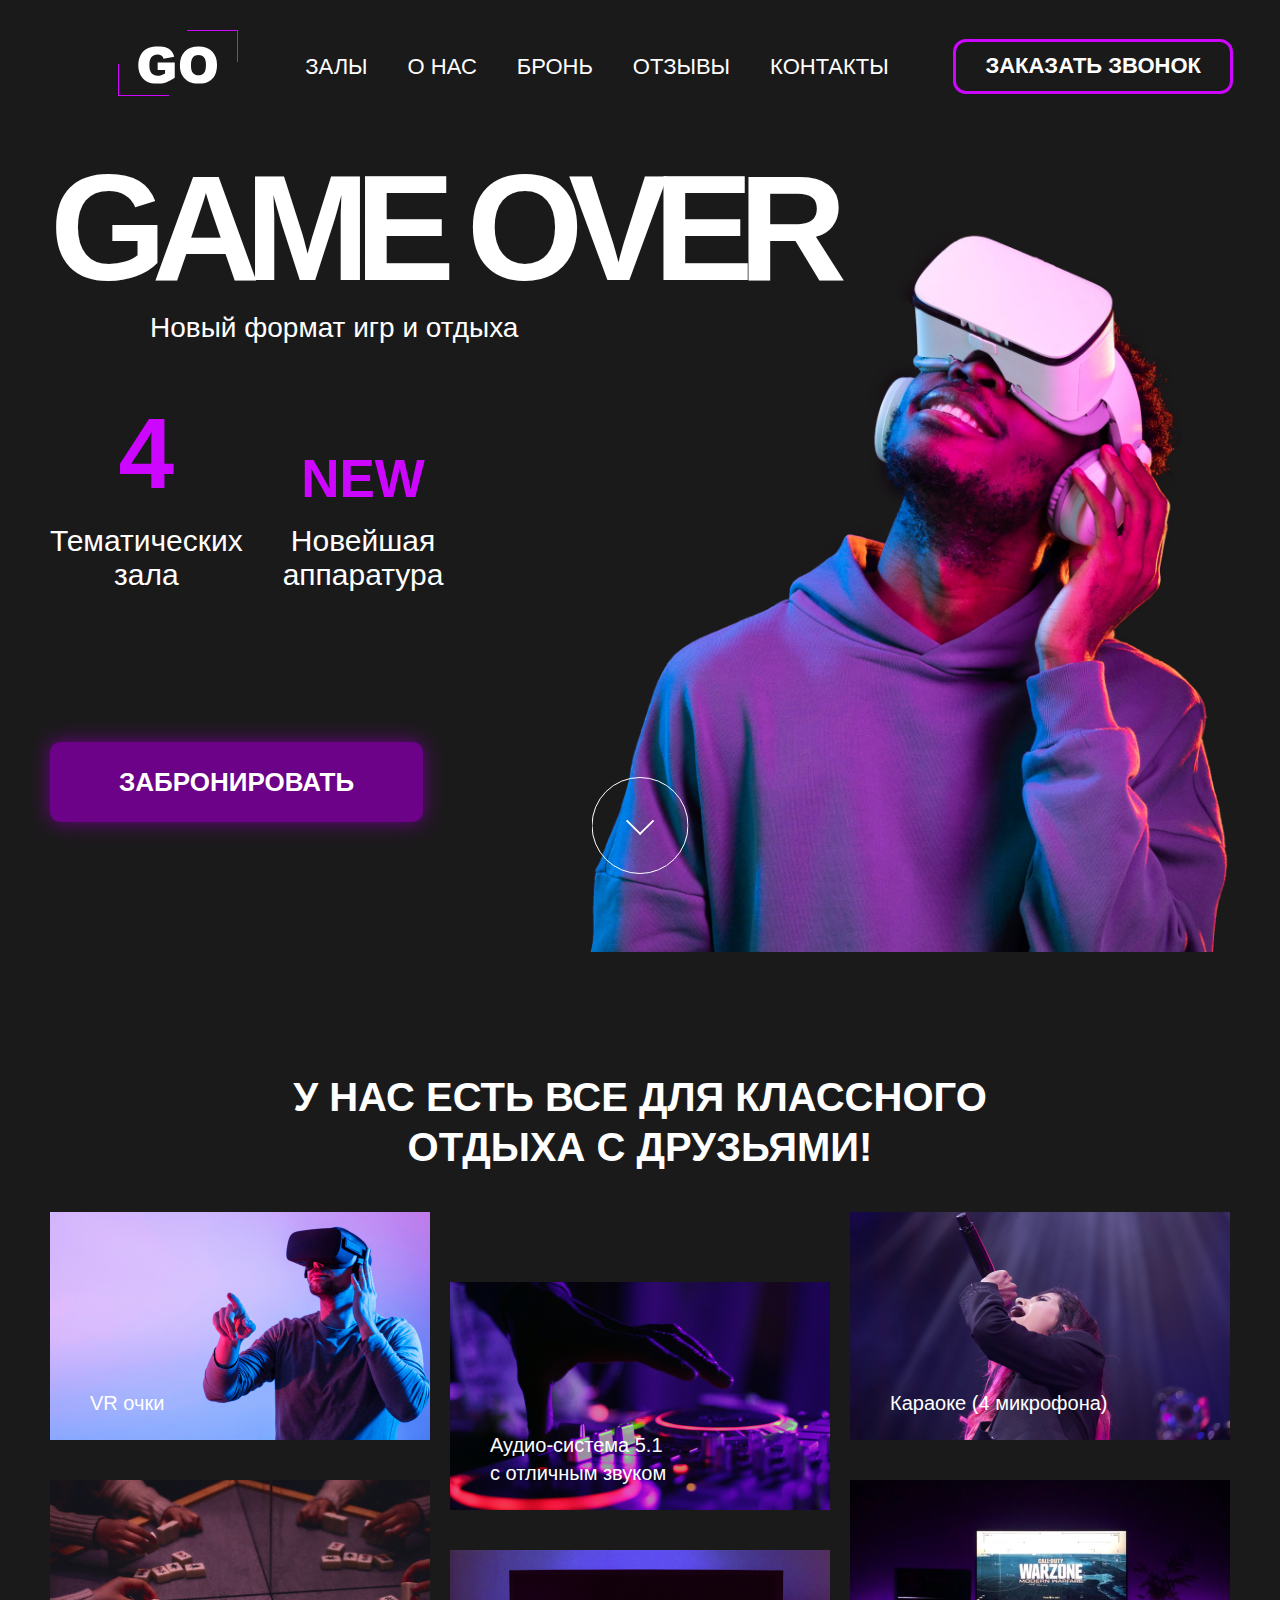
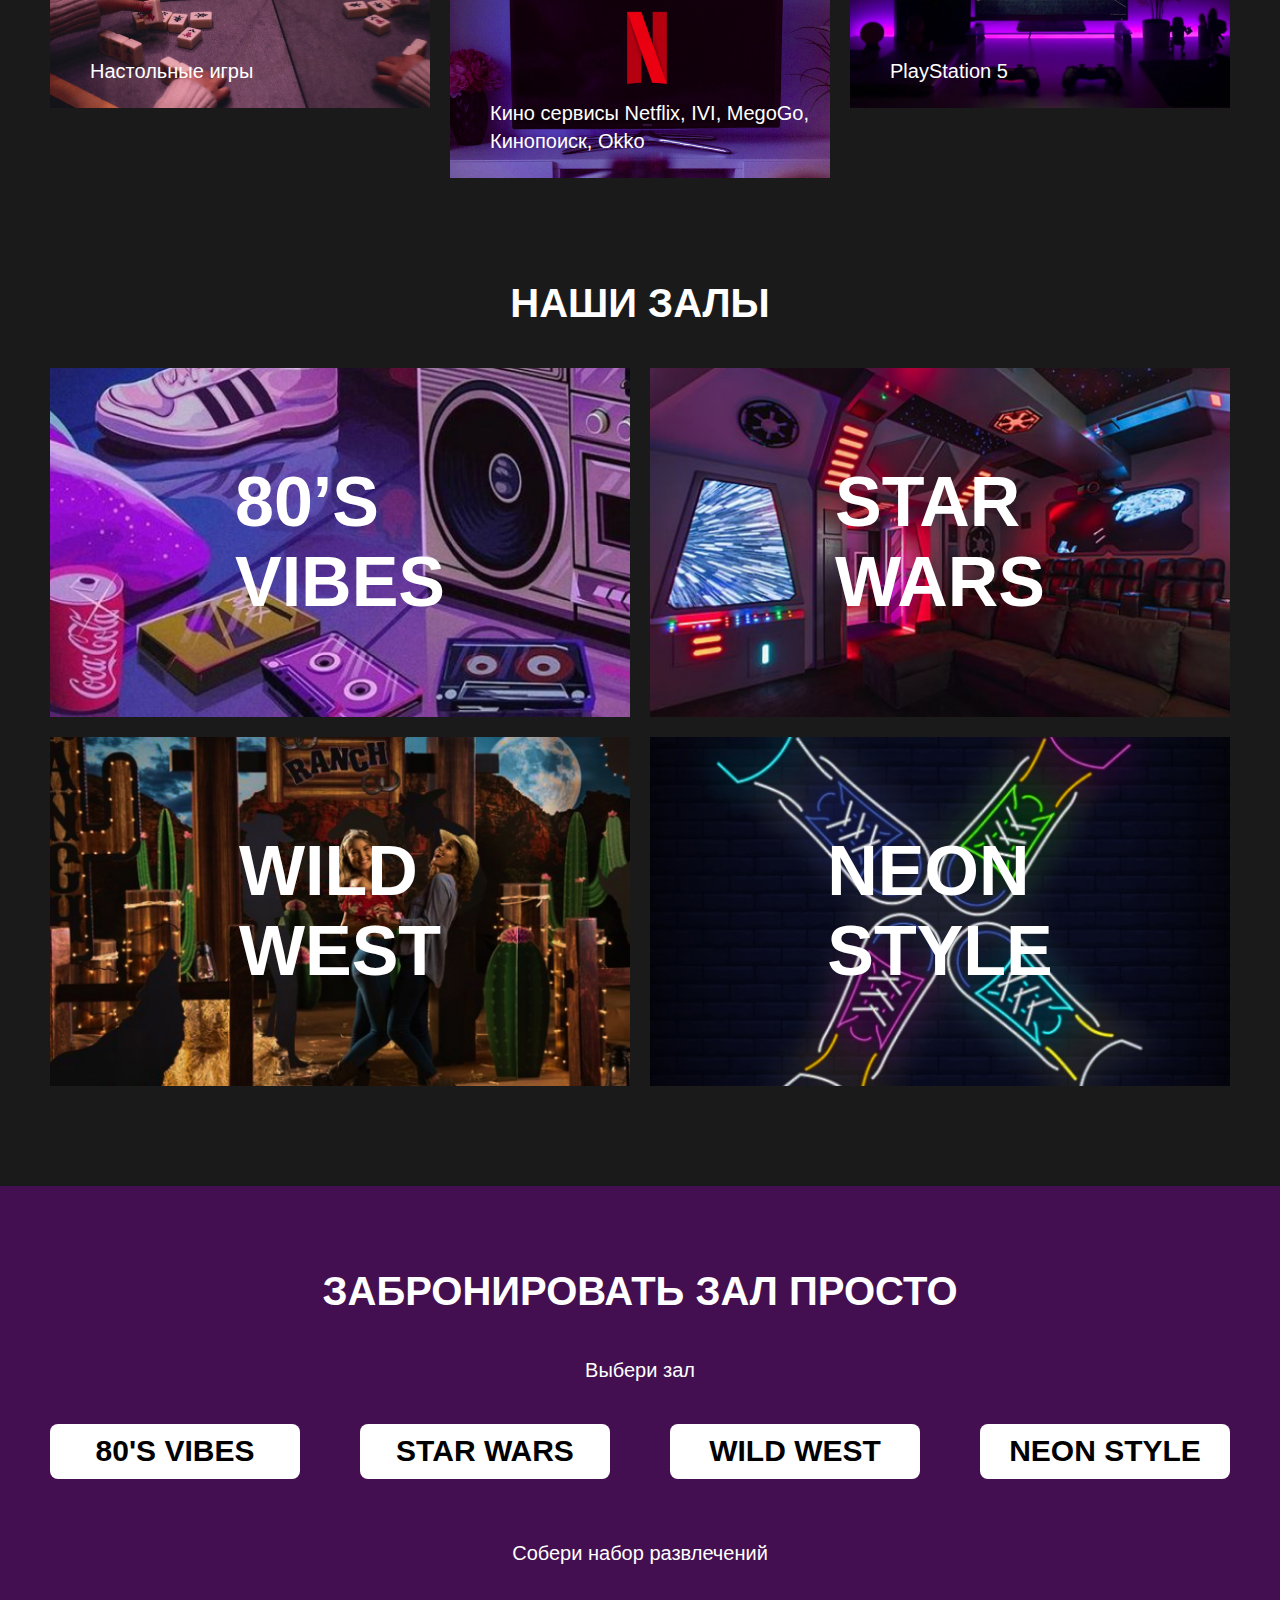
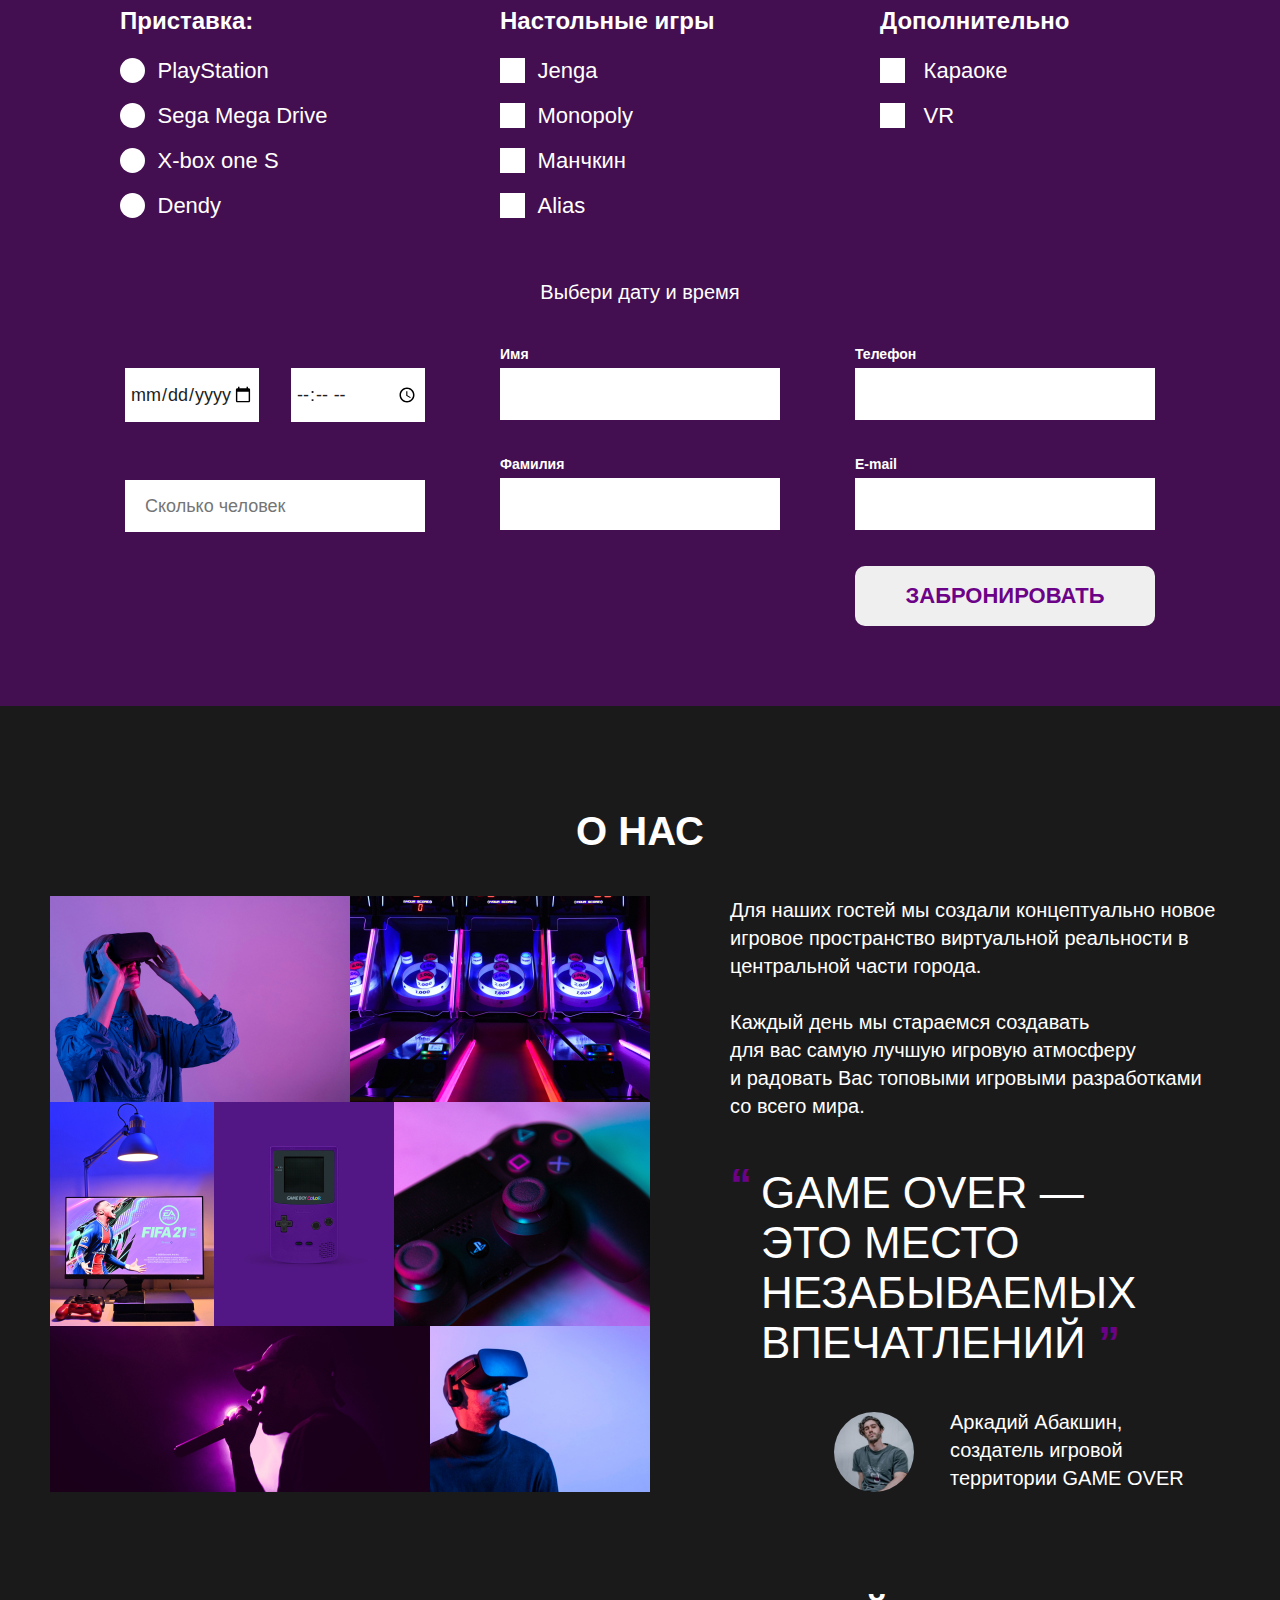
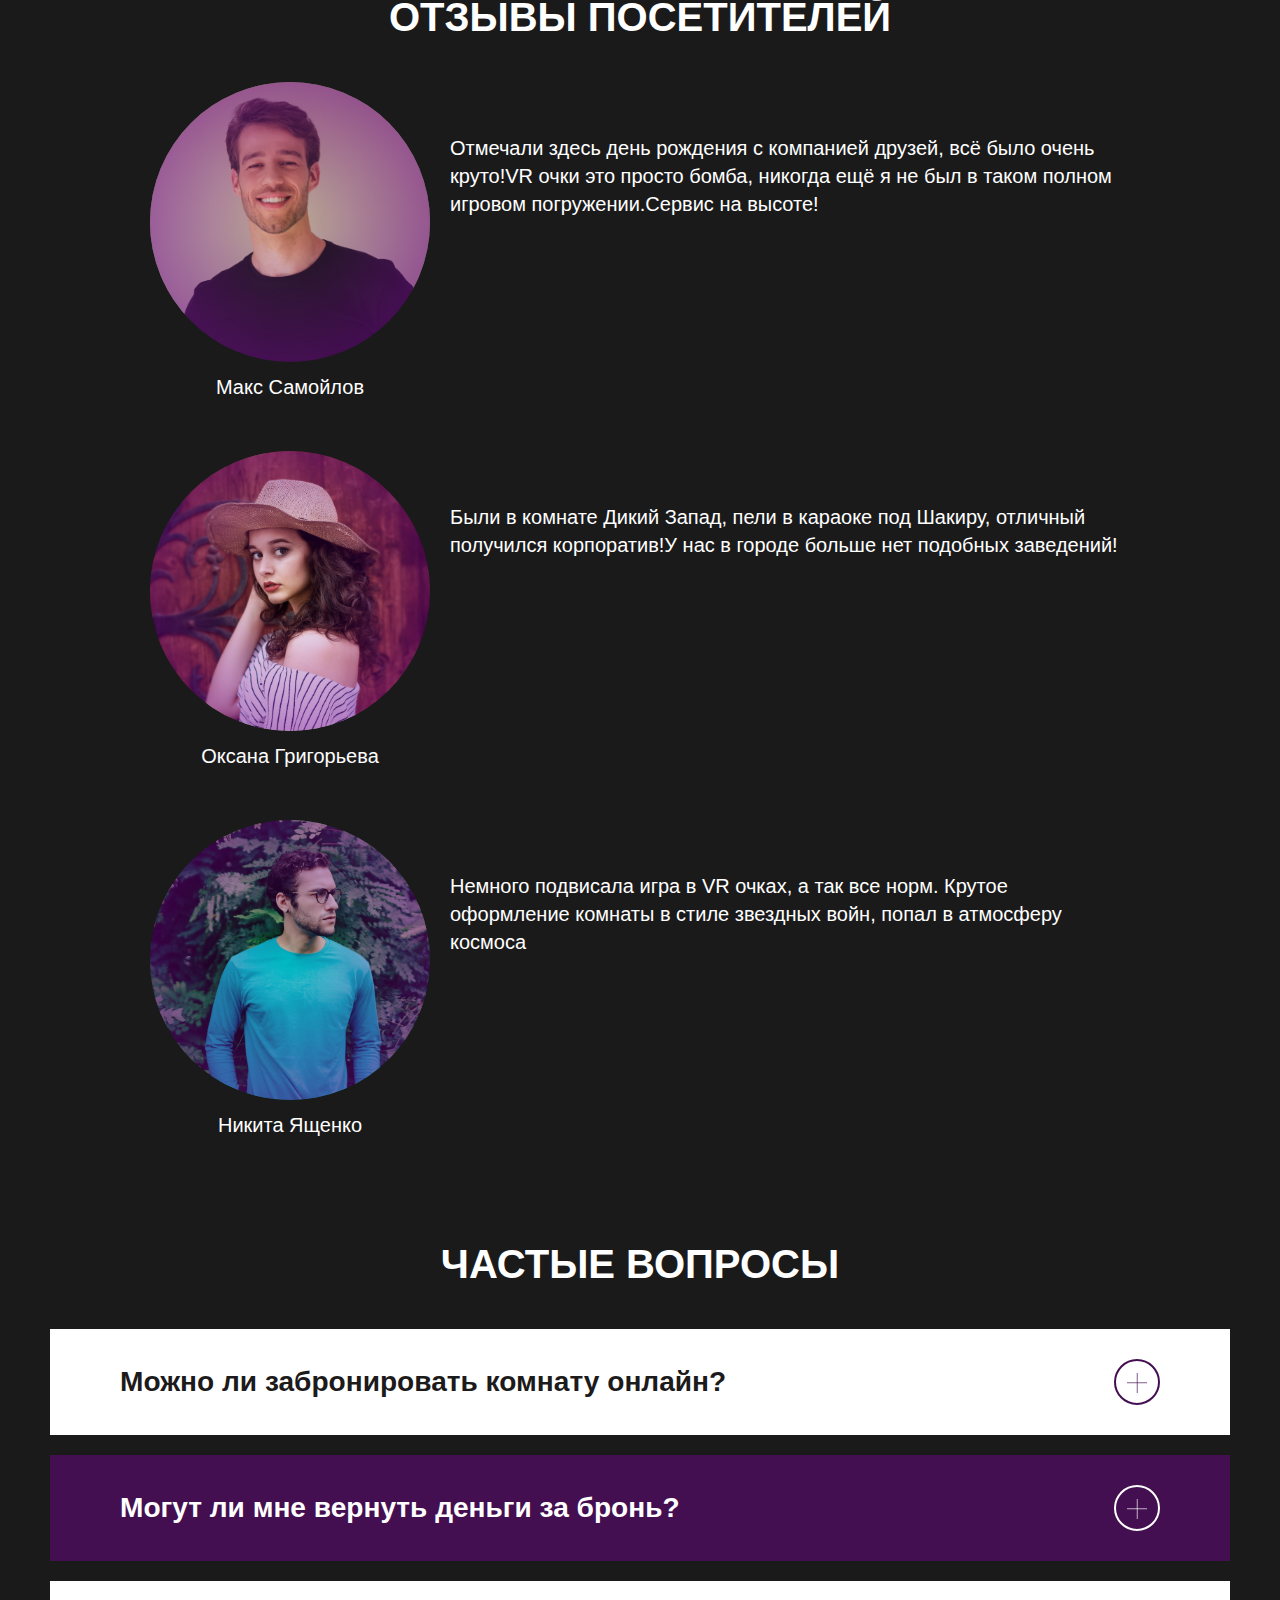
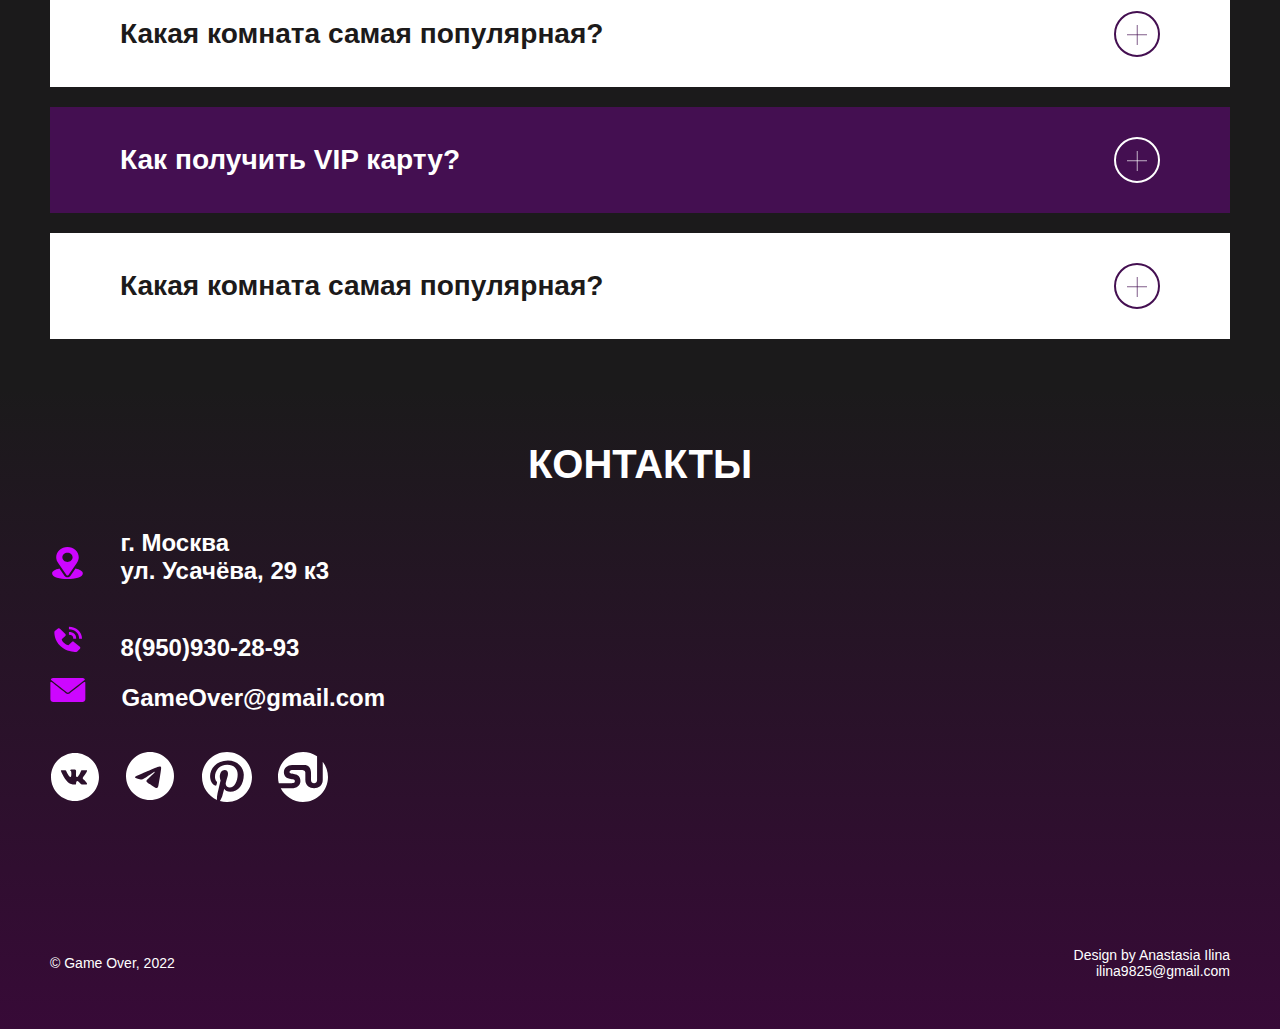
==== index.html @ dc519763 "fix layout" ====
<!DOCTYPE html>
<html lang="ru">
<head>
    <meta charset="UTF-8">
    <meta http-equiv="X-UA-Compatible" content="IE=edge">
    <meta name="viewport" content="width=device-width, initial-scale=1.0">
    <link rel="apple-touch-icon" sizes="180x180" href="favicon/apple-touch-icon.png">
    <link rel="icon" type="image/png" sizes="32x32" href="favicon/favicon-32x32.png">
    <link rel="icon" type="image/png" sizes="16x16" href="favicon/favicon-16x16.png">
    <link rel="manifest" href="favicon/site.webmanifest">
    <link rel="mask-icon" href="favicon/safari-pinned-tab.svg" color="#5bbad5">
    <meta name="msapplication-TileColor" content="#da532c">
    <meta name="theme-color" content="#ffffff">
    <title>GAME OVER</title>
    <link rel="stylesheet" href="css/index.css">
    <link rel="stylesheet" href="css/normalize.css">
    <script src="https://api-maps.yandex.ru/2.1/?apikey=f4112ee9-ccf1-46a4-aaa2-b243dc478c03&lang=ru_RU" type="text/javascript"></script>
    <script defer src="js/jquery-3.6.3.min.js"></script>
    <script defer src="js/jquery-ui.min.js"></script>
    <script defer src="js/script.js"></script>
</head>
<body>
        <header class="header">
            <div class="container">
                <div class="header__wrapper">
                    <div class="button__wrapper">
                        <button class="header__burger">
                            <svg width="54" height="29" viewbox="0 0 54 29" fill="currentColor" xmlns="http://www.w3.org/2000/svg">
                                <rect width="54" height="5" rx="2" fill=""/>
                                <rect y="12" width="54" height="5" rx="2" fill=""/>
                                <rect y="24" width="31" height="5" rx="2" fill=""/>
                            </svg>
                        </button>
                        <button class="header__close"><img src="image/header/close_header.svg" alt=""></button>
                    </div>
                    
                    <a href="#"><img class="header__logo" src="image/header/logo.svg" alt="logo"></a>
                    <div>
                        <nav class="header__menu">
                            <ul class="header__list">
                                <li class="header__item"><a class="header__link" href="#rooms">Залы</a></li>
                                <li class="header__item"><a class="header__link" href="#about">О нас</a></li>
                                <li class="header__item"><a class="header__link" href="#booking">Бронь</a></li>
                                <li class="header__item"><a class="header__link" href="#reviews">Отзывы</a></li>
                                <li class="header__item"><a class="header__link" href="#contacts">Контакты</a></li> 
                            </ul>
                            <button class="header__button header__button--nav" type="button">Заказать звонок</button>

                        </nav>
                        
                    </div>
                        
                    <button class="header__button" type="button">Заказать звонок</button>
                </div>
            </div>   
        </header>

        <main>  
        <section class="section banner">
            <div class="container ">
                <div class="banner__wrapper">
                    <div class="banner__content">
                        <h1 class="banner__title section__title">GAME OVER</h1>
                        <p class="banner__subtitle">Новый формат игр и отдыха</p>
                        <div class="banner__row">
                            <div class="banner__column">
                                <p class="banner__number">4</p>
                                <p class="banner__text">Тематических
                                    зала</p>
                            </div>
                            <div class="banner__column">
                                <p class="banner__purple">new</p>
                                <p class="banner__text">Новейшая
                                    аппаратура</p>
                            </div>
                        </div>
                        <a href="#booking" class="banner__button" type="button">Забронировать</a>
                    </div>
                    
                    <a class="banner__arrow" href="#equipment"></a>

                </div>
                
            </div>
        </section>

        <section class="section equipment" id="equipment">
            <div class="container">
                <h2 class="section__title equipment__title">У нас есть все для классного 
                    отдыха с друзьями!</h2>
                <div class="equipment__wrapper">
                        <ul class="equipment__list">
                        <li class="equipment__item equipment__item--vr">
                            <p class="equipment__text">VR очки</p>
                        </li>
                        <li class="equipment__item equipment__item--audio">
                            <p class="equipment__text">Аудио-система 5.1
                                    с отличным звуком</p>
                        </li>
                        <li class="equipment__item equipment__item--micro">
                                <p class="equipment__text">Караоке (4 микрофона)</p>
                        </li>
                        <li class="equipment__item equipment__item--game">
                                <p class="equipment__text">Настольные игры</p>
                        </li>
                        <li class="equipment__item equipment__item--netflix">
                                <p class="equipment__text">Кино сервисы Netflix, IVI, MegoGo, Кинопоиск, Okko</p>
                        </li>
                        <li class="equipment__item equipment__item--sony">
                                <p class="equipment__text">PlayStation 5</p>
                        </li>
                    </ul>
                </div>             
            </div>
        </section>

        <section id="rooms" class="section halls">
            <div class="container">
                <h2 class="section__title halls__title">Наши залы</h2>
                <ol class="halls__list">
                    <li class="halls__item halls__item--vibes"><a class="halls__link" href="pages/80-vibes/index.html" target="_blank">80’s
                        vibes</a></li>
                    <li class="halls__item halls__item--starwars"><a class="halls__link" href="pages/star-wars/index.html" target="_blank">Star
                        wars</a></li>
                    <li class="halls__item halls__item--wildwest"><a class="halls__link" href="pages/wild-west/index.html" target="_blank">wild
                        west</a></li>
                    <li class="halls__item halls__item--neon"><a class="halls__link" href="pages/neon/index.html" target="_blank">neon
                        style</a></li>
                </ol>
            </div>
        </section>
        <!-- Form 2 -->
        <section id="booking" class="section ">
            
                <div class="booking">
                    <div class="container">
                        <h2 class="section__title booking__title">Забронировать зал просто</h2>
                            <form class="form" action="https://jsonplaceholder.typicode.com/posts" method="post">
                                <fieldset class="booking__row ">
                                    <legend class="booking__legend">Выбери зал</legend>
                                        <div class="choise">
                                            <input id="vibes" class="hall-input visually-hidden" type="radio" name="room" value="80's vibes">
                                            <label for="vibes" class="booking__hall">80's vibes</label>
                                            <input id="wars" class="hall-input visually-hidden" type="radio" name="room" value="Star wars">
                                            <label for="wars" class="booking__hall">Star wars</label>
                                            <input id="west" class="hall-input visually-hidden" type="radio" name="room" value="Wild west">
                                            <label for="west" class="booking__hall">Wild west</label>
                                            <input id="neon" class="hall-input visually-hidden" type="radio" name="room" value="Neon style">
                                            <label for="neon" class="booking__hall">Neon style</label>
                                        </div>      
                                </fieldset>
                                <fieldset class="booking__row ">
                                    <legend class="booking__legend">Собери набор развлечений</legend>
                                        <div class="entertainment">
                                                <fieldset class="booking__equipment">
                                                <legend class="legend">Приставка:</legend>
                                                <label class="checkbox">
                                                    <input class="checkbox__input checkbox__input--round" type="radio" name="game_console" value="PlayStation">PlayStation
                                                </label>
                                                <label class="checkbox">
                                                    <input class="checkbox__input checkbox__input--round" type="radio" name="game_console" value="Sega Mega Drive">Sega Mega Drive
                                                </label>    
                                                    <label class="checkbox">
                                                        <input class="checkbox__input checkbox__input--round" type="radio" name="game_console" value="X-box one S">X-box one S
                                                    </label>   
                                                <label class="checkbox">
                                                    <input class="checkbox__input checkbox__input--round" type="radio" name="game_console" value="Dendy">Dendy
                                                </label>
                                            </fieldset>
                                            <fieldset class="booking__equipment">
                                                <legend class="legend">Настольные игры</legend>
                                                    <label class="checkbox">
                                                        <input  class="checkbox__input" type="checkbox" name="table_game" value="Jenga">Jenga
                                                    </label>
                                                    <label class="checkbox">
                                                        <input class="checkbox__input" type="checkbox" name="table_game" value="Monopoly">Monopoly
                                                    </label>
                                                    <label class="checkbox">
                                                        <input class="checkbox__input" type="checkbox" name="table_game" value="Манчкин">Манчкин
                                                    </label>
                                                    <label class="checkbox">
                                                        <input class="checkbox__input" type="checkbox" name="table_game" value="Alias">Alias
                                                    </label>   
                                            </fieldset>
                                            <fieldset class="booking__equipment">
                                                <legend class="legend">Дополнительно</legend>
                                                <label class="checkbox">
                                                    <input class="checkbox__input" type="checkbox" name="extra" value="caraoke">
                                                    Караоке
                                                </label>
                                                <label class="checkbox">
                                                    <input class="checkbox__input" type="checkbox" name="extra" value="vr">
                                                VR</label>
                                            </fieldset>
                                        </div> 
                                </fieldset>
                                <fieldset class="booking__row ">
                                    <legend class="booking__legend">Выбери дату и время</legend>
                                        <div class="data">
                                                    <div class="booking__column booking__column--first">
                                                    <div class="booking__select">
                                                        <label class="booking__date"> 
                                                            <input class="booking__input" type="date" name="date" required>
                                                        </label>
                                                        <label class="booking__date">
                                                            <input class="booking__input" type="time" name="time" required>
                                                        </label>
                                                    </div>
                                                    <label class="booking__number">
                                                        <input class="input" type="number" name="people" placeholder="Сколько человек" required>
                                                    </label>
                                                </div>
                                            <div class="booking__column name">
                                                    <label class="booking__name"><span class="label">Имя</span> 
                                                        <input class="input" type="text" name="name" required>
                                                    </label>
                                                    <label class="booking__family"><span class="label">Фамилия</span> 
                                                        <input class="input" type="text" name="family_name" required>
                                                    </label>
                                            </div>
                                            <div class="booking__column phone">
                                                <label class="booking__phone"><span class="label">Телефон</span>
                                                    <input class="input" type="tel" name="tel" required>
                                                </label>
                                                <label class="booking__mail"><span class="label">E-mail</span>
                                                    <input class="input" type="email" name="email" required>
                                                </label>
                                                <button class="booking-row booking__button" type="submit">Забронировать</button>
                                            </div>  
                                        </div>
                                        
                                </fieldset> 
                                
                            </form>
                        </div> 
                </div>
        </section>
        <section id="about" class="section about">
            <div class="container">
                <h2 class="section__title about__title">О нас</h2>
                <div class="about__box">
                    <img class="about__image" src="image/about/about.jpg" alt="игровые возможности">
                    <div class="about__text">
                        <p class="about__description">Для наших гостей мы создали концептуально новое игровое пространство виртуальной реальности в центральной части города.</p>
                        <p class="about__description">Каждый день мы стараемся создавать 
                                для вас самую лучшую игровую атмосферу 
                                и радовать Вас топовыми игровыми разработками 
                                со всего мира.</p>
                    </div>
                    
                    <blockquote class="quote">
                        <p class="quote__text">GAME OVER — 
                            это место 
                            незабываемых впечатлений</p>
                        <figure class="quote__subtitle ">
                            <img class="quote__img" src="image/about/boss2.jpg" alt="Аркадий Абакшин фото">
                            <figcaption class="quote__cite">Аркадий Абакшин,
    создатель игровой территории GAME OVER</figcaption>
                        </figure>    
                    </blockquote>
                </div>
            </div>
        </section>
        <section id="reviews" class="section review">
            <div class="container">
                <h2 class="section__title review__title">Отзывы посетителей</h2>
                <ul>
                    <li class="review__item">
                        <figure class="review__picture">
                            <div class="review__box">
                                <img class="review__image" src="image/review/maxim.jpg" alt="Макс Самойлов фото">
                            </div> 
                            <figcaption class="review__caption">Макс Самойлов</figcaption>   
                        </figure>
                        <div class="review__wrapper">
                            <p class="review__text">Отмечали здесь день рождения с компанией друзей, всё было очень круто!VR очки это просто бомба, никогда ещё я не был в таком полном игровом погружении.Сервис на высоте!</p>
                        </div>
                    </li>
                    <li class="review__item">
                        <figure class="review__picture">
                            <div class="review__box">
                                <img class="review__image" src="image/review/oksana.jpg" alt="Оксана Григорьева фото">
                            </div>
                            <figcaption class="review__caption">Оксана Григорьева</figcaption>   
                        </figure>
                        <div class="review__wrapper">
                            <p class="review__text">Были в комнате Дикий Запад, пели в караоке под Шакиру, отличный получился корпоратив!У нас в городе больше нет подобных заведений!</p>
                        </div>
                    </li>
                    <li class="review__item">
                        <figure class="review__picture">
                            <div class="review__box">
                                <img class="review__image" src="image/review/nikita.jpg" alt="Никита Ященко фото">
                            </div>
                            <figcaption class="review__caption">Никита Ященко</figcaption>   
                        </figure>
                        <div class="review__wrapper">
                            <p class="review__text">Немного подвисала игра в VR очках, а так все норм. Крутое оформление комнаты в стиле звездных войн, попал в атмосферу космоса</p>
                        </div>
                    </li>   
                </ul>   
            </div>

        </section>
        <section id="question" class="section question">
            <div class="container">
                <h2 class="section__title question__title">Частые вопросы</h2>
                <ul class="acc__list">

                    <li class="question__item acc__item">
                        <h3 class="acc__button">
                            <span class="acc__title">
                                Можно ли забронировать комнату онлайн?
                            </span>
                        </h3>
                        <p class="acc__text">Да, забронировать комнату вы можете онлайн, заполнив форму на нашем сайте. Также вы можете забронировать комнату позвонив по телефону 8 (999) 958 - 48 - 38</p>
                    </li>

                    <li class="question__item acc__item--even">
                        <h3 class="acc__button">
                            <span class="acc__title">
                                Могут ли мне вернуть деньги за бронь?
                            </span>
                        </h3>
                        <p class="acc__text">Да, забронировать комнату вы можете онлайн, заполнив форму на нашем сайте. Также вы можете забронировать комнату позвонив по телефону 8 (999) 958 - 48 - 38</p>
                    </li>

                    <li class="question__item acc__item">
                        <h3 class="acc__button">
                            <span class="acc__title">
                                Какая комната самая популярная?
                            </span>
                        </h3>
                        <p class="acc__text">Да, забронировать комнату вы можете онлайн, заполнив форму на нашем сайте. Также вы можете забронировать комнату позвонив по телефону 8 (999) 958 - 48 - 38</p>        
                    </li>

                    <li class="question__item acc__item--even">
                        <h3 class="acc__button">
                            <span class="acc__title">
                                Как получить VIP карту?
                            </span>
                        </h3>
                        <p class="acc__text">Да, забронировать комнату вы можете онлайн, заполнив форму на нашем сайте. Также вы можете забронировать комнату позвонив по телефону 8 (999) 958 - 48 - 38</p>
                    </li>

                    <li class="question__item acc__item">
                        <h3 class="acc__button">
                            <span class="acc__title">
                                Какая комната самая популярная?
                            </span>
                        </h3>
                        <p class="acc__text">Да, забронировать комнату вы можете онлайн, заполнив форму на нашем сайте. Также вы можете забронировать комнату позвонив по телефону 8 (999) 958 - 48 - 38</p>
                    </li>
                </ul>
            </div>
        </section>
    </main>
        
        <footer id="contacts" class="section contacts">
            <div class="container">
                <h2 class="section__title contacts__title">Контакты</h2>
                <div class="contacts__row">
                    <div class="contacts__column">
                        <address class="address">
                            <div class="address__location">
                                <img class="address__image icon" src="image/contacts/location.svg" alt="адресс иконка">
                                <p class="address__text">г. Москва
                                    ул. Усачёва, 29 к3</p>
                            </div>
                            <div class="address__mobile">
                                <img class="address__image" src="image/contacts/phone.svg" alt="телефон иконка">
                                <a class="address__link"  href="tel:89509302893">8(950)930-28-93</a>
                            </div>
                            <div class="address__email">
                                <img class="address__image" src="image/contacts/envelope.svg" alt="почта иконка" >
                                <a class="address__link" href="mailto:GameOver@gmail.com">GameOver@gmail.com</a>
                            </div>
                        </address>
                        <!-- <nav> -->
                            <ul class="social">
                                <li class="social__item"><a class="social__link" href="https://vk.com" target="_blank">
                                    <svg width="50" height="50" viewbox="0 0 50 50" fill="currentColor" xmlns="http://www.w3.org/2000/svg">
                                        <path d="M24.9999 1C11.7449 1 0.999878 11.745 0.999878 25C0.999878 38.255 11.7449 49 24.9999 49C38.2549 49 48.9999 38.255 48.9999 25C48.9999 11.745 38.2549 1 24.9999 1ZM34.2299 28.0775C34.2299 28.0775 36.3524 30.1725 36.8749 31.145C36.8899 31.165 36.8974 31.185 36.9024 31.195C37.1149 31.5525 37.1649 31.83 37.0599 32.0375C36.8849 32.3825 36.2849 32.5525 36.0799 32.5675H32.3299C32.0699 32.5675 31.5249 32.5 30.8649 32.045C30.3574 31.69 29.8574 31.1075 29.3699 30.54C28.6424 29.695 28.0124 28.965 27.3774 28.965C27.2967 28.9649 27.2166 28.9775 27.1399 29.0025C26.6599 29.1575 26.0449 29.8425 26.0449 31.6675C26.0449 32.2375 25.5949 32.565 25.2774 32.565H23.5599C22.9749 32.565 19.9274 32.36 17.2274 29.5125C13.9224 26.025 10.9474 19.03 10.9224 18.965C10.7349 18.5125 11.1224 18.27 11.5449 18.27H15.3324C15.8374 18.27 16.0024 18.5775 16.1174 18.85C16.2524 19.1675 16.7474 20.43 17.5599 21.85C18.8774 24.165 19.6849 25.105 20.3324 25.105C20.4538 25.1036 20.573 25.0727 20.6799 25.015C21.5249 24.545 21.3674 21.5325 21.3299 20.9075C21.3299 20.79 21.3274 19.56 20.8949 18.97C20.5849 18.5425 20.0574 18.38 19.7374 18.32C19.8669 18.1413 20.0375 17.9964 20.2349 17.8975C20.8149 17.6075 21.8599 17.565 22.8974 17.565H23.4749C24.5999 17.58 24.8899 17.6525 25.2974 17.755C26.1224 17.9525 26.1399 18.485 26.0674 20.3075C26.0449 20.825 26.0224 21.41 26.0224 22.1C26.0224 22.25 26.0149 22.41 26.0149 22.58C25.9899 23.5075 25.9599 24.56 26.6149 24.9925C26.7003 25.0461 26.799 25.0746 26.8999 25.075C27.1274 25.075 27.8124 25.075 29.6674 21.8925C30.2395 20.8681 30.7366 19.8037 31.1549 18.7075C31.1924 18.6425 31.3024 18.4425 31.4324 18.365C31.5283 18.3161 31.6347 18.2912 31.7424 18.2925H36.1949C36.6799 18.2925 37.0124 18.365 37.0749 18.5525C37.1849 18.85 37.0549 19.7575 35.0224 22.51L34.1149 23.7075C32.2724 26.1225 32.2724 26.245 34.2299 28.0775Z"/>
                                    </svg>
                                    </a>
                                </li>
                                <li class="social__item"><a class="social__link" href="https://telegram.org" target="_blank">
                                    <svg width="50" height="50" viewbox="0 0 50 50" fill="currentColor" xmlns="http://www.w3.org/2000/svg">
                                        <path d="M47.9999 24C47.9999 30.3652 45.4713 36.4697 40.9704 40.9706C36.4696 45.4714 30.3651 48 23.9999 48C17.6347 48 11.5302 45.4714 7.02932 40.9706C2.52844 36.4697 -0.00012207 30.3652 -0.00012207 24C-0.00012207 17.6348 2.52844 11.5303 7.02932 7.02944C11.5302 2.52856 17.6347 0 23.9999 0C30.3651 0 36.4696 2.52856 40.9704 7.02944C45.4713 11.5303 47.9999 17.6348 47.9999 24ZM24.8609 17.718C22.5269 18.69 17.8589 20.7 10.8629 23.748C9.72888 24.198 9.13188 24.642 9.07788 25.074C8.98788 25.803 9.90288 26.091 11.1479 26.484L11.6729 26.649C12.8969 27.048 14.5469 27.513 15.4019 27.531C16.1819 27.549 17.0489 27.231 18.0059 26.571C24.5429 22.158 27.9179 19.929 28.1279 19.881C28.2779 19.845 28.4879 19.803 28.6259 19.929C28.7669 20.052 28.7519 20.289 28.7369 20.352C28.6469 20.739 25.0559 24.075 23.1989 25.803C22.6199 26.343 22.2089 26.724 22.1249 26.811C21.9399 27 21.7519 27.1861 21.5609 27.369C20.4209 28.467 19.5689 29.289 21.6059 30.633C22.5869 31.281 23.3729 31.812 24.1559 32.346C25.0079 32.928 25.8599 33.507 26.9639 34.233C27.2429 34.413 27.5129 34.608 27.7739 34.794C28.7669 35.502 29.6639 36.138 30.7649 36.036C31.4069 35.976 32.0699 35.376 32.4059 33.576C33.2009 29.325 34.7639 20.118 35.1239 16.323C35.1458 16.0075 35.1328 15.6906 35.0849 15.378C35.0566 15.1258 34.9346 14.8934 34.7429 14.727C34.4699 14.5386 34.1445 14.4409 33.8129 14.448C32.9129 14.463 31.5239 14.946 24.8609 17.718Z"/>
                                    </svg>
                                    </a>
                                </li>
                                <li class="social__item"><a class="social__link" href="https://www.pinterest.com" target="_blank">
                                    <svg width="50" height="50" viewbox="0 0 50 50" fill="currentColor" xmlns="http://www.w3.org/2000/svg">
                                        <path d="M25.0005 0C11.1947 0 -0.000152588 11.1936 -0.000152588 25.0006C-0.000152588 35.2378 6.15562 44.0314 14.9646 47.8981C14.8941 46.1526 14.9511 44.0558 15.3998 42.159C15.8806 40.1282 18.6165 28.5359 18.6165 28.5359C18.6165 28.5359 17.8178 26.9397 17.8178 24.5808C17.8178 20.8763 19.9652 18.1077 22.6383 18.1077C24.912 18.1077 26.0107 19.8154 26.0107 21.8609C26.0107 24.1468 24.5537 27.5635 23.8037 30.7327C23.1768 33.3859 25.1338 35.5481 27.7498 35.5481C32.4864 35.5481 35.6761 29.4647 35.6761 22.2558C35.6761 16.7782 31.9864 12.6769 25.2742 12.6769C17.6902 12.6769 12.9659 18.3321 12.9659 24.6487C12.9659 26.8282 13.6082 28.3635 14.6146 29.5513C15.0768 30.0981 15.1409 30.318 14.9736 30.9462C14.8537 31.4058 14.5781 32.5128 14.4646 32.9519C14.2986 33.5853 13.7857 33.8109 13.2127 33.5776C9.71972 32.1513 8.0928 28.3263 8.0928 24.0263C8.0928 16.9237 14.0819 8.40898 25.9601 8.40898C35.5056 8.40898 41.7877 15.316 41.7877 22.732C41.7877 32.5378 36.3351 39.8647 28.2979 39.8647C25.5998 39.8647 23.0607 38.4051 22.1909 36.7487C22.1909 36.7487 20.7396 42.5077 20.4325 43.6218C19.9024 45.5494 18.8646 47.4763 17.9159 48.9769C20.2162 49.6571 22.6024 50.0025 25.0011 50.0026C38.8063 50.0013 49.9998 38.8071 49.9998 25.0006C49.9998 11.1936 38.8063 0 25.0005 0Z"/>
                                    </svg>
                                    </a>
                                </li>
                                <li class="social__item"><a class="social__link" href="https://www.stumbleupon.com" target="_blank">
                                    <svg width="50" height="50" viewbox="0 0 50 50" fill="currentColor" xmlns="http://www.w3.org/2000/svg">
                                        <path fill-rule="evenodd" clip-rule="evenodd" d="M44.7441 9.66919C48.1583 14.0494 50.0085 19.4463 49.9999 24.9999C49.9999 38.8051 38.805 49.9999 25.0006 49.9999C15.2871 49.9999 6.86597 44.4576 2.72751 36.3647H13.6237C18.816 36.3647 22.4429 33.566 22.4429 29.0923C22.4429 19.6108 11.5051 23.4737 11.5051 20.1089C11.5051 18.4878 12.8057 17.898 15.1858 17.898H22.7692C24.8711 17.898 27.3435 18.275 27.3435 20.5685V28.1243C27.3435 33.5955 31.6159 36.364 36.0441 36.364C40.548 36.364 44.7435 33.5955 44.7435 28.1243V9.66919H44.7441Z"/>
                                        <path fill-rule="evenodd" clip-rule="evenodd" d="M25.0005 2.43241e-05C30.0173 -0.00698868 34.919 1.50262 39.0626 4.33079V28.3013C39.0626 29.9628 37.7037 31.3224 36.0447 31.3224C34.3838 31.3224 33.0261 29.9628 33.0261 28.3013V21.1186C33.0261 15.3846 30.1242 12.9994 26.3447 12.9994H14.0441C9.59088 12.9994 5.89665 15.834 5.89665 20.3289C5.89665 22.6289 6.8819 25.9994 11.5415 26.8353C15.337 27.5186 16.8351 27.3199 16.8351 29.3506C16.8351 31.3224 14.6261 31.3224 11.7101 31.3224H0.808189C0.269676 29.2582 -0.0019826 27.1334 -0.000143311 25C-0.000143311 11.1981 11.196 2.43241e-05 25.0005 2.43241e-05Z"/>
                                    </svg>
                                </a>
                                </li>
                            </ul>
                    </div>
                    <div id="map" class="map"></div>
                    <!-- <img class="contacts__image" src="image/contacts/map.jpg" alt="карта местности"> -->
                </div>
                <!-- </nav>    -->
                    <div class="footer">
                    <p>© <a class="footer__link" href="#">Game Over</a>, 2022</p>
                    <div class="footer__list">
                        <p>Design by Anastasia Ilina</p>
                        <a class="footer__mail" href="mailto:ilina9825@gmail.com">ilina9825@gmail.com</a></li>
                    </div>
                </div>
            </div>
        </footer> 
        
        <!-- Form 1
        <div>
            <p>Заказать звонок</p>
            <form action="https://jsonplaceholder.typicode.com/posts"
                method="post">
                <label>Имя
                    <br>
                    <input type="text" name="name" required>
                </label>
                <br>
                <label>Фамилия
                    <br>
                    <input type="text" name="family_name">
                </label>
                <br>
                <label>Номер телефона
                    <br>
                    <input type="tel" name="tel" required>
                </label>
                <br>
                <input type="checkbox" name="check" id="checkbox" required>
                <label for="checkbox">Согласен на обработку персональных данных</label>
                <br>
                <button type="submit">Перезвоните мне</button>
            </form>
        </div>  -->
    <!-- </div> -->
    <div class="modal">
        <div class="modal__main">
            <h3 class="modal__title">Заказать звонок</h3>
            <form class="modal__form">
                <label class="booking__name"><span class="label">Имя</span> 
                    <input class="input modal__input" type="text" name="name" required>
                </label>
                <label class="booking__phone"><span class="label">Телефон</span>
                    <input class="input modal__input" type="tel" name="tel" required>
                </label>
                <button class="booking__button" type="submit">Забронировать</button>
            </form>
            <button class="modal__close"><img src="image/close.svg" alt=""></button>
        </div>
    </div>
    <script>
    document.addEventListener('click', event => {
    if (event.target.matches('button')) {
        event.target.focus()
    }
    });
    </script>
</body>
</html>
---- css/index.css ----
@import "var.css";
@import "global.css";
@import "normalize.css";
@import "banner.css";
@import "halls.css";
@import "booking.css";
@import "about.css";
@import "question.css";
@import "contacts.css";
@import "reviews.css";
@import "header.css";
@import "equipment.css";
@import "halls_style.css";
@import "modal.css";
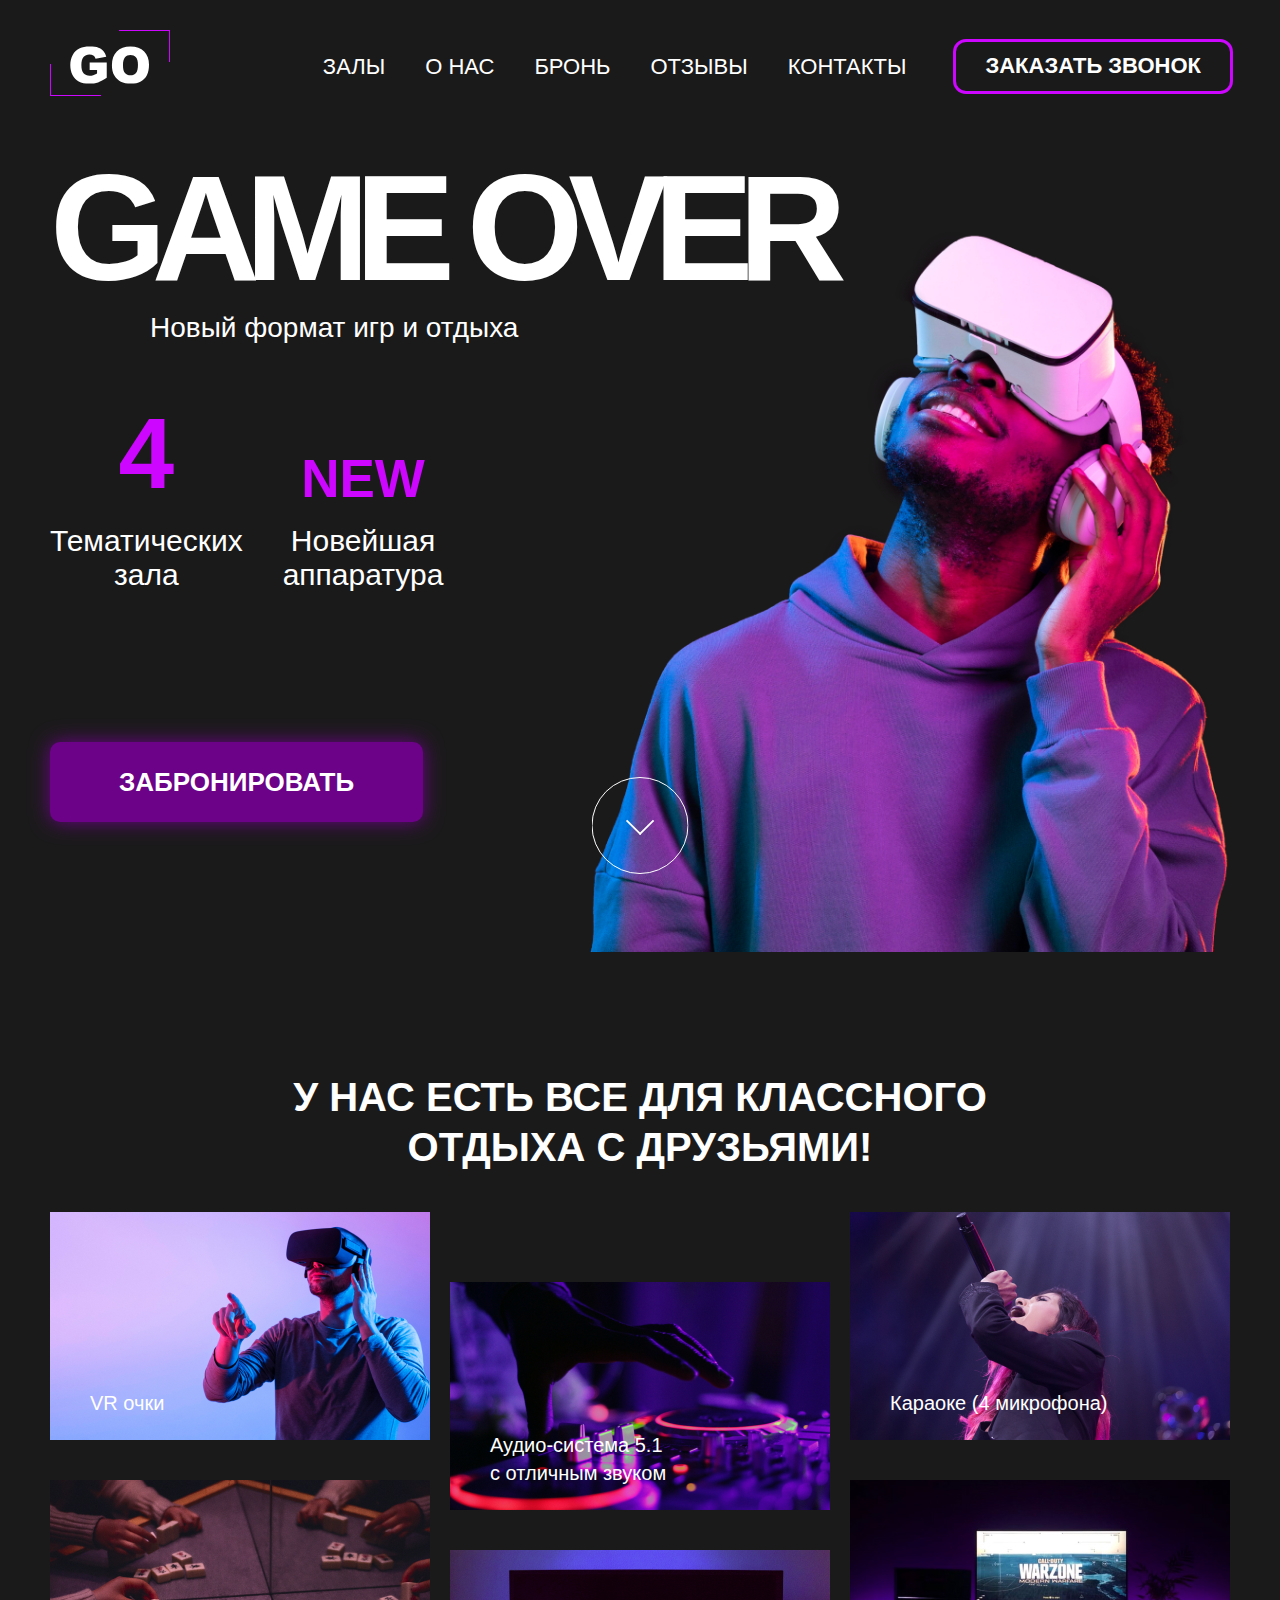
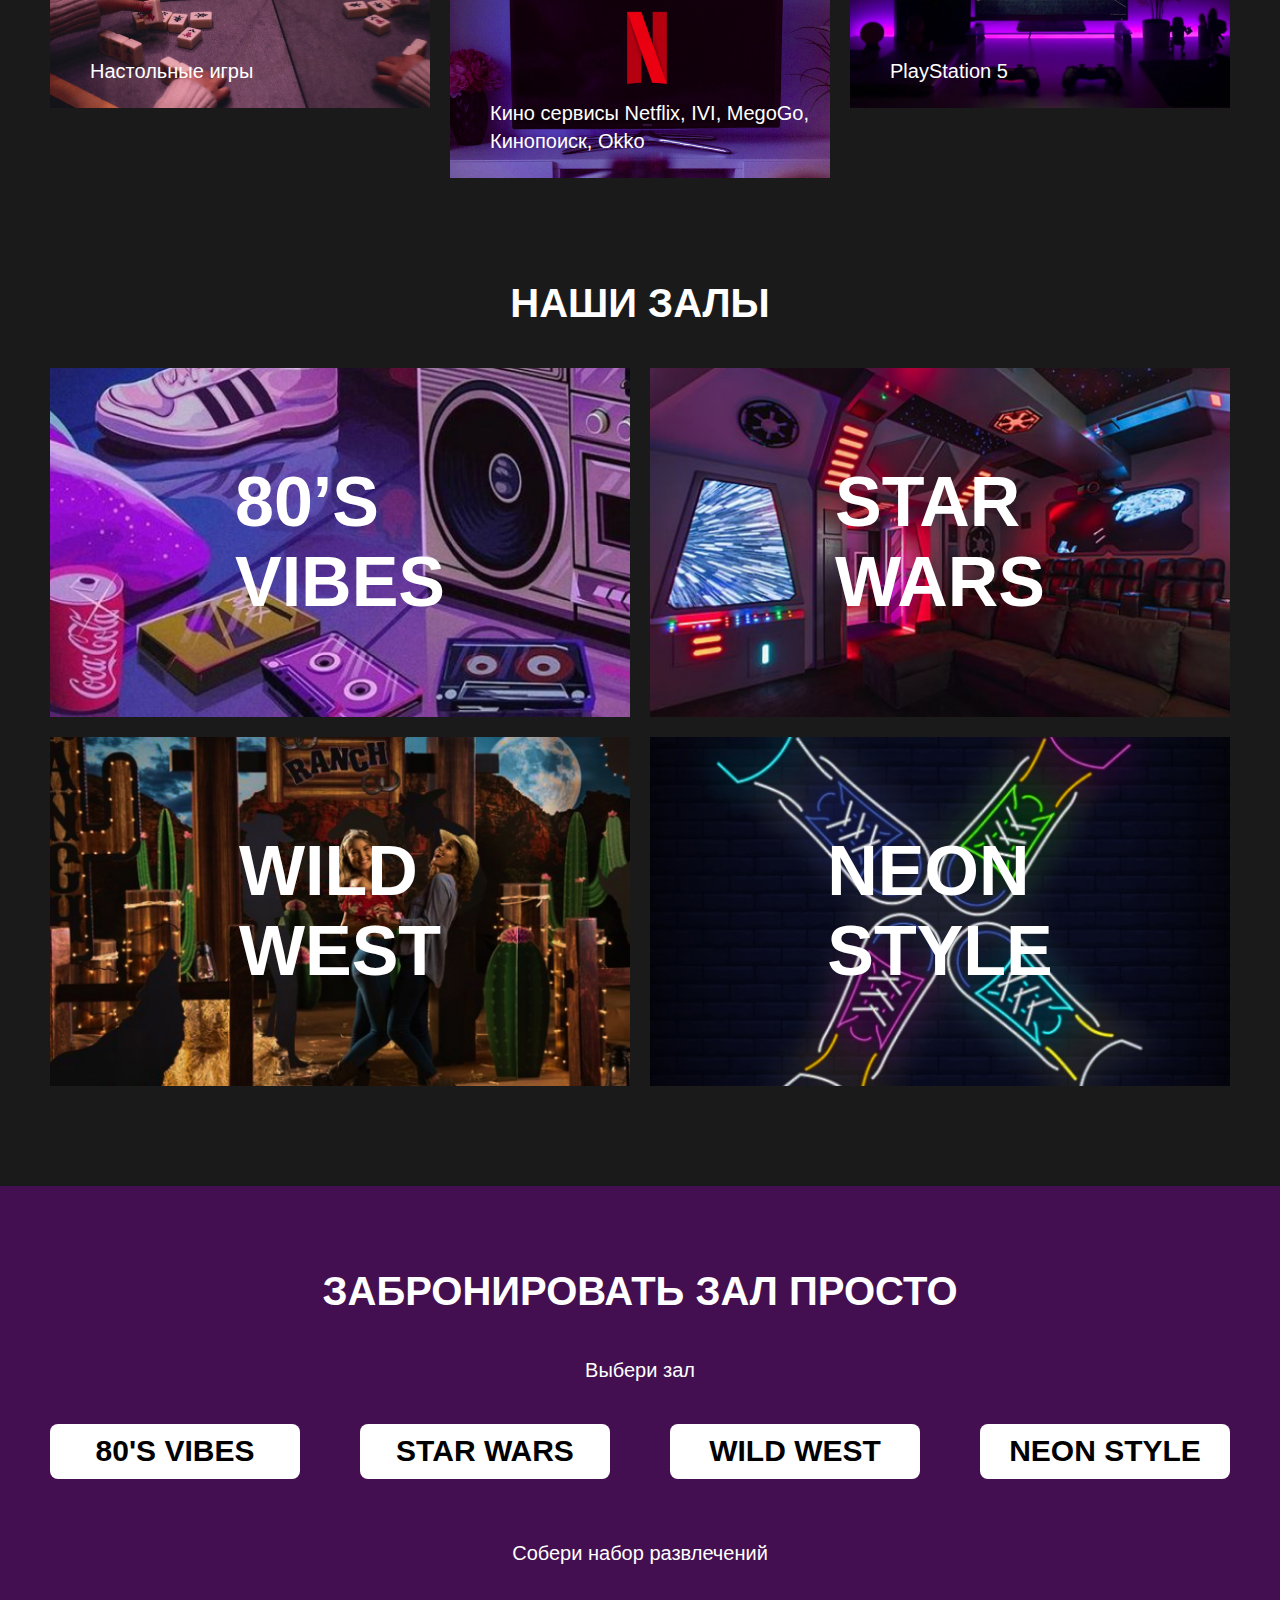
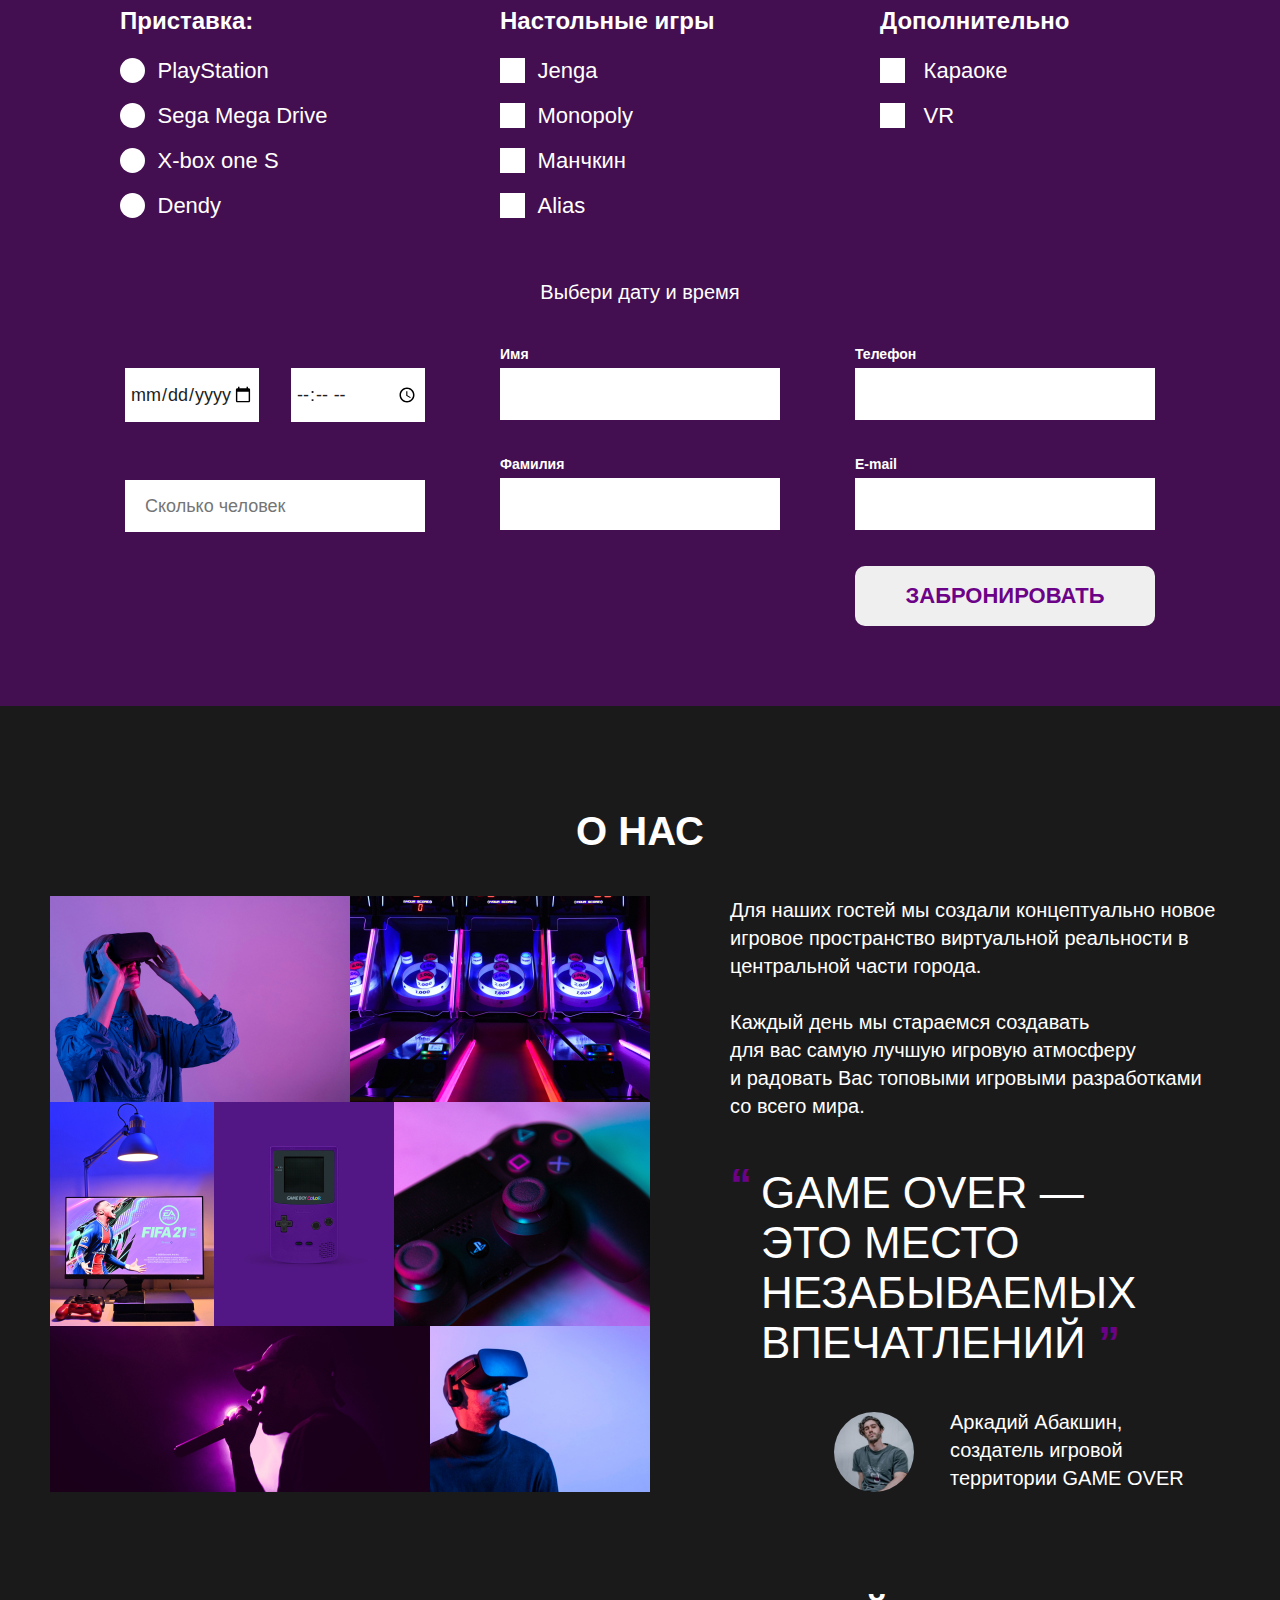
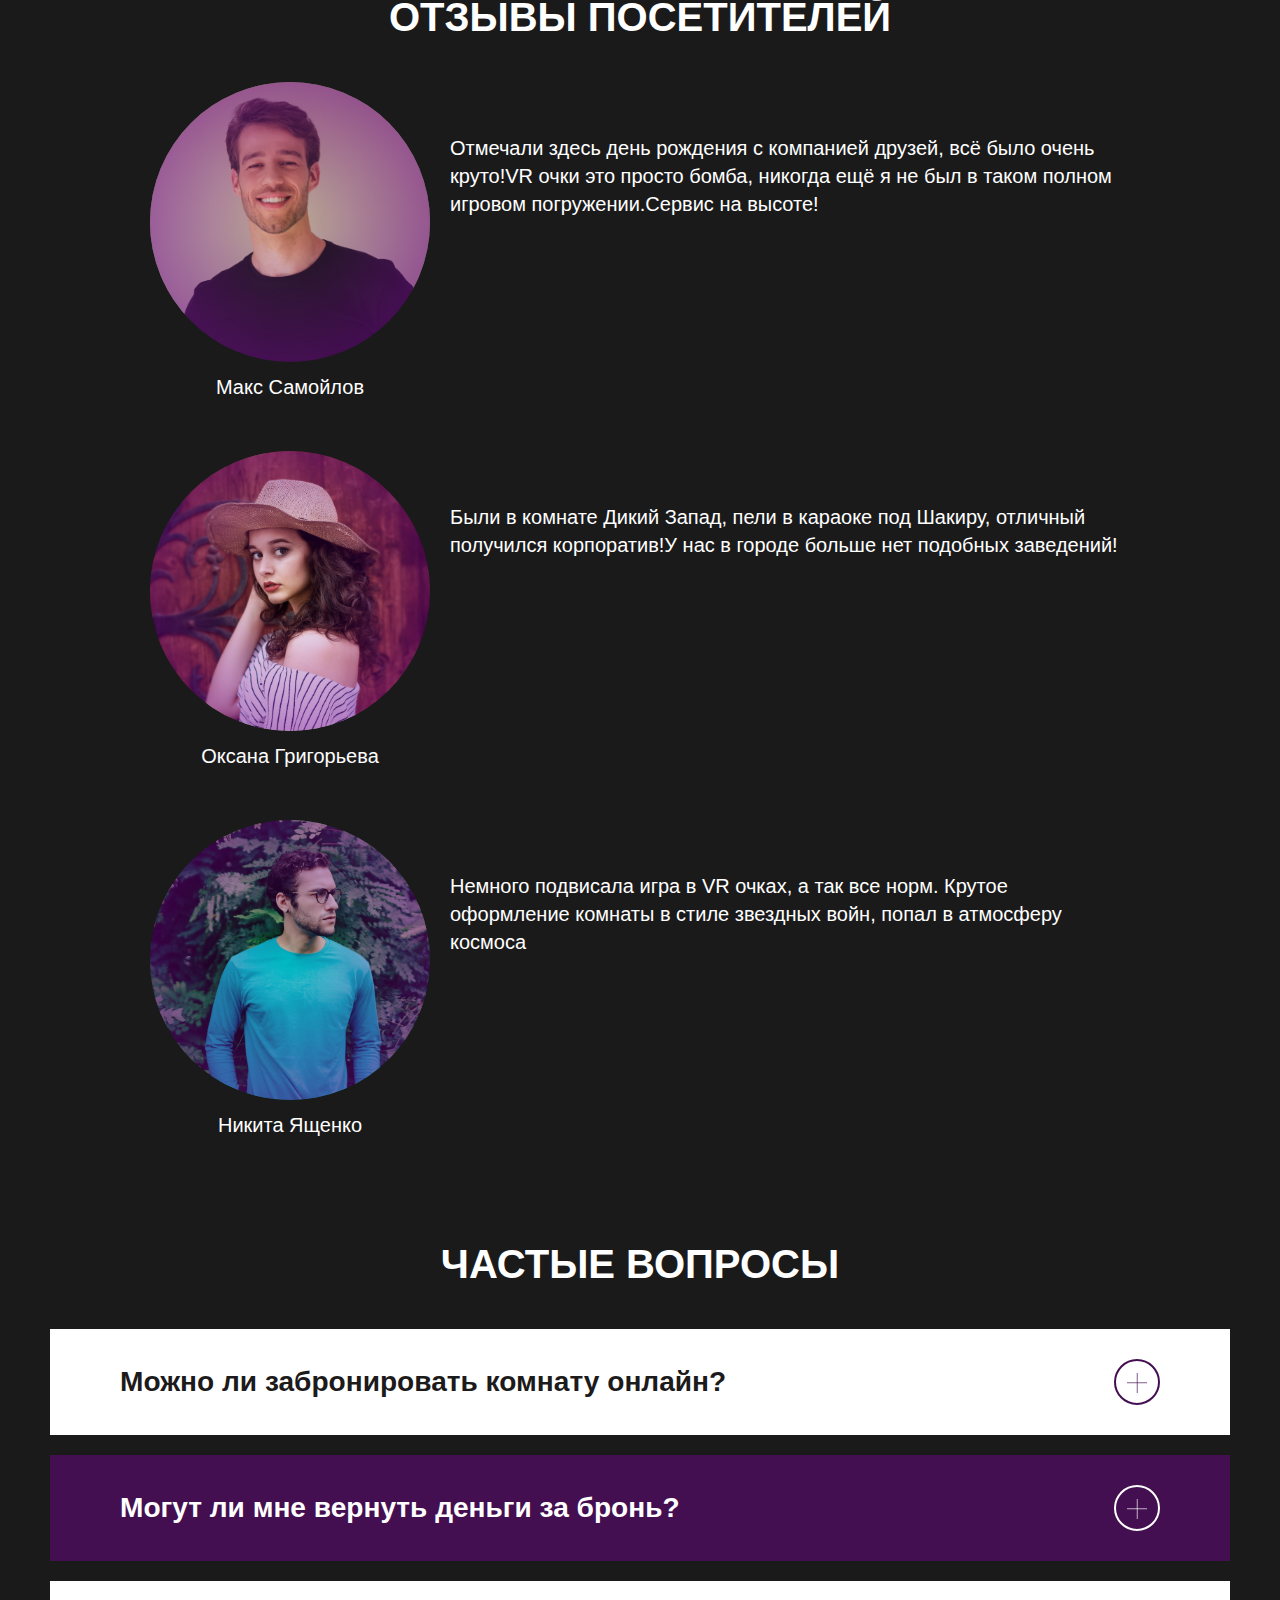
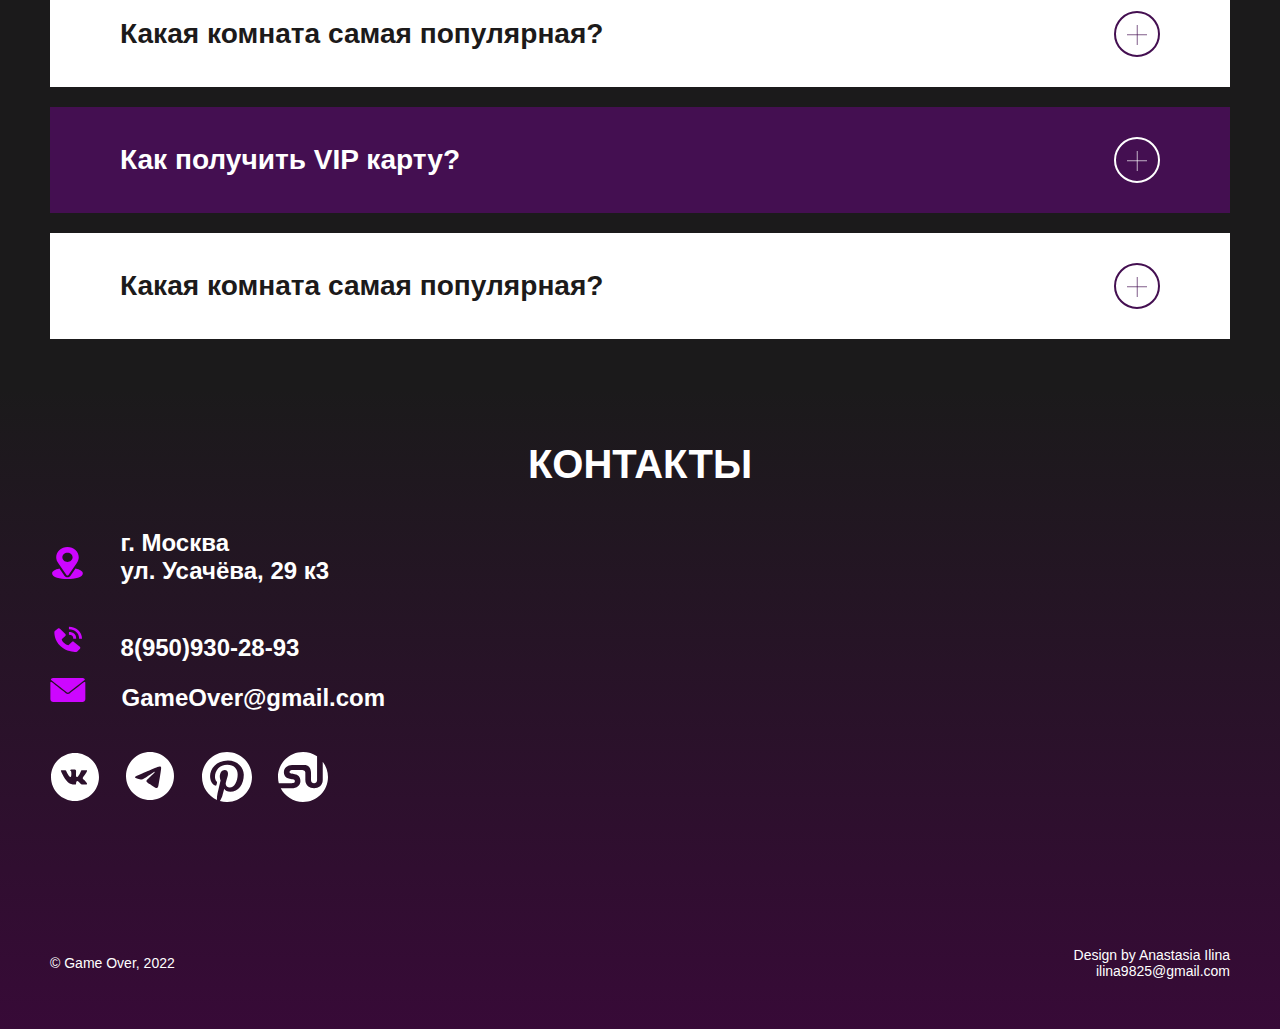
==== commit 6ab2668d: "add overlay" ====
--- a/index.html
+++ b/index.html
@@ -21,9 +21,10 @@
 </head>
 <body>
         <header class="header">
+            <div class="header__overlay"></div>
             <div class="container">
                 <div class="header__wrapper">
-                    <div class="button__wrapper">
+                    <div class="header__buttons">
                         <button class="header__burger">
                             <svg width="54" height="29" viewbox="0 0 54 29" fill="currentColor" xmlns="http://www.w3.org/2000/svg">
                                 <rect width="54" height="5" rx="2" fill=""/>
@@ -35,7 +36,7 @@
                     </div>
                     
                     <a href="#"><img class="header__logo" src="image/header/logo.svg" alt="logo"></a>
-                    <div>
+                    <div class="header__box">
                         <nav class="header__menu">
                             <ul class="header__list">
                                 <li class="header__item"><a class="header__link" href="#rooms">Залы</a></li>
@@ -44,13 +45,11 @@
                                 <li class="header__item"><a class="header__link" href="#reviews">Отзывы</a></li>
                                 <li class="header__item"><a class="header__link" href="#contacts">Контакты</a></li> 
                             </ul>
-                            <button class="header__button header__button--nav" type="button">Заказать звонок</button>
-
                         </nav>
+                        <button class="header__button" type="button">Заказать звонок</button>
+                    </div>
                         
-                    </div>
-                        
-                    <button class="header__button" type="button">Заказать звонок</button>
+                    <!-- <button class="header__button" type="button">Заказать звонок</button> -->
                 </div>
             </div>   
         </header>
@@ -461,12 +460,5 @@
             <button class="modal__close"><img src="image/close.svg" alt=""></button>
         </div>
     </div>
-    <script>
-    document.addEventListener('click', event => {
-    if (event.target.matches('button')) {
-        event.target.focus()
-    }
-    });
-    </script>
 </body>
 </html>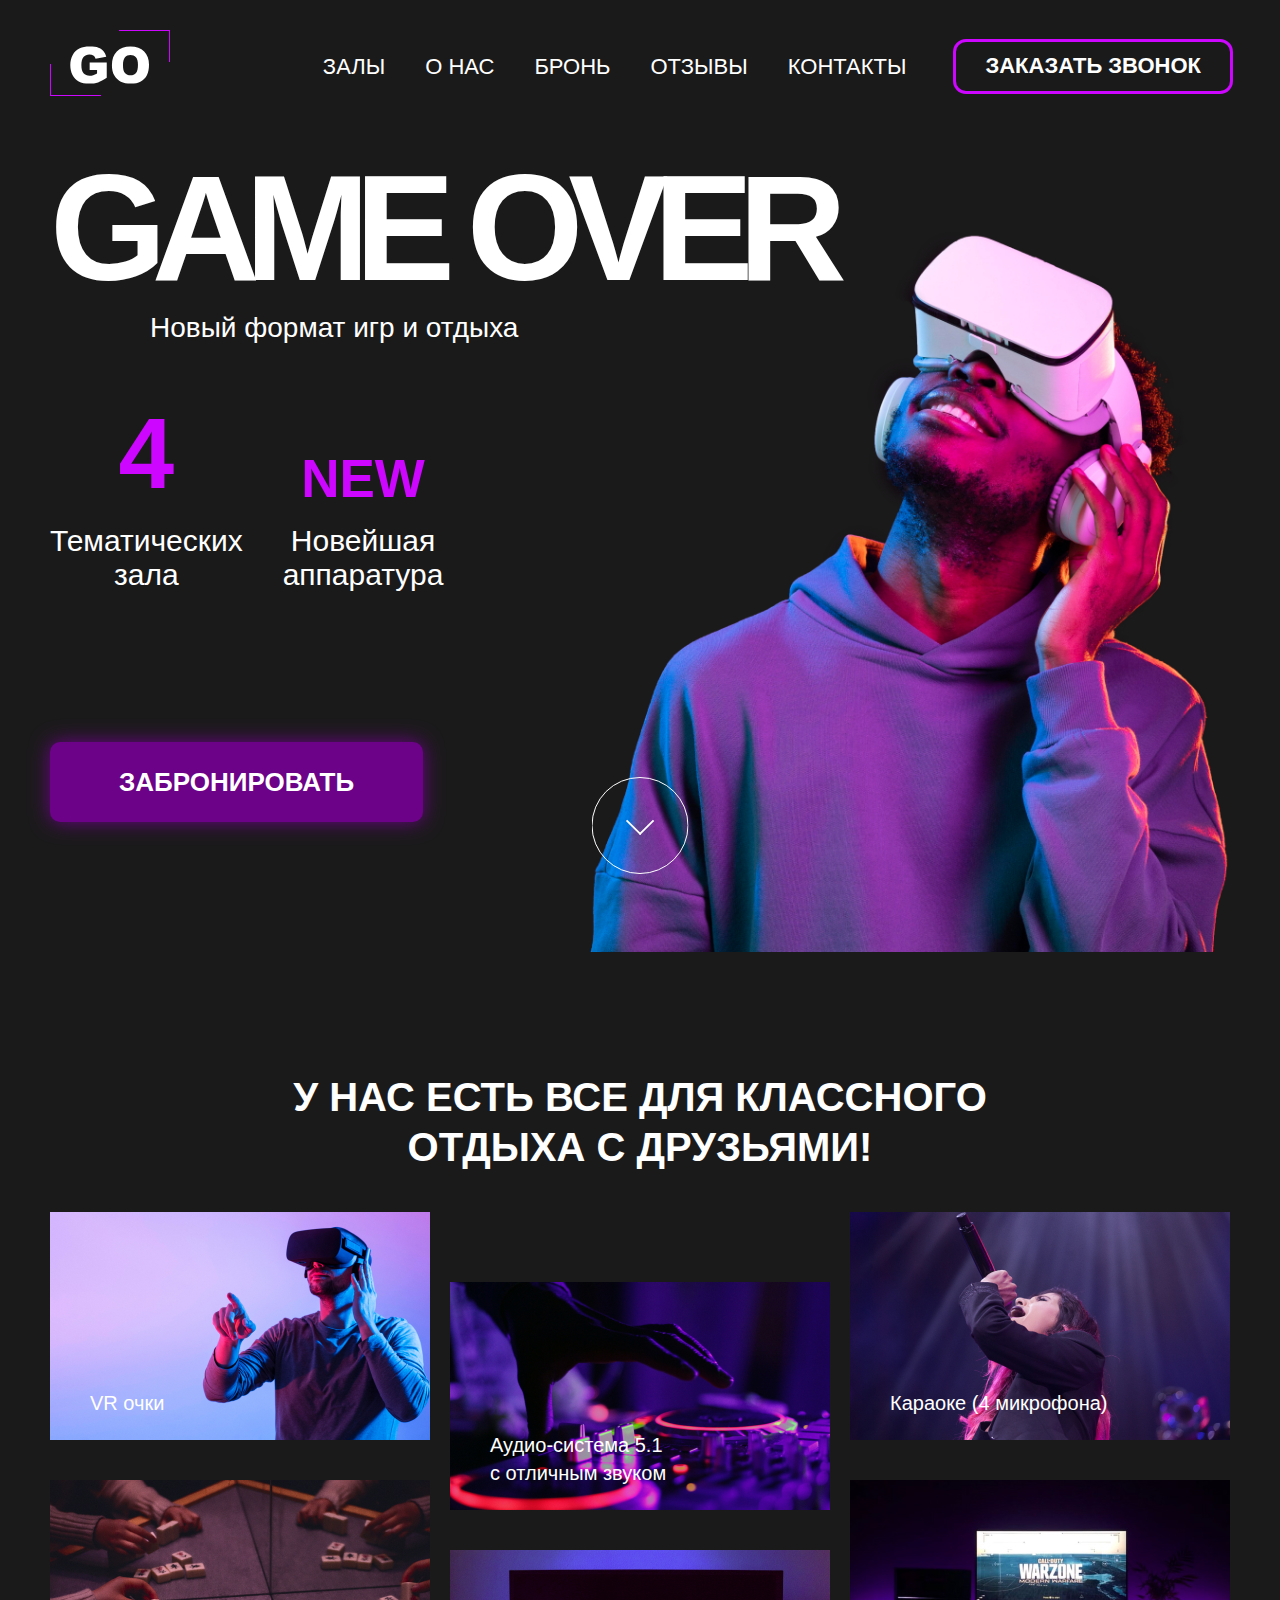
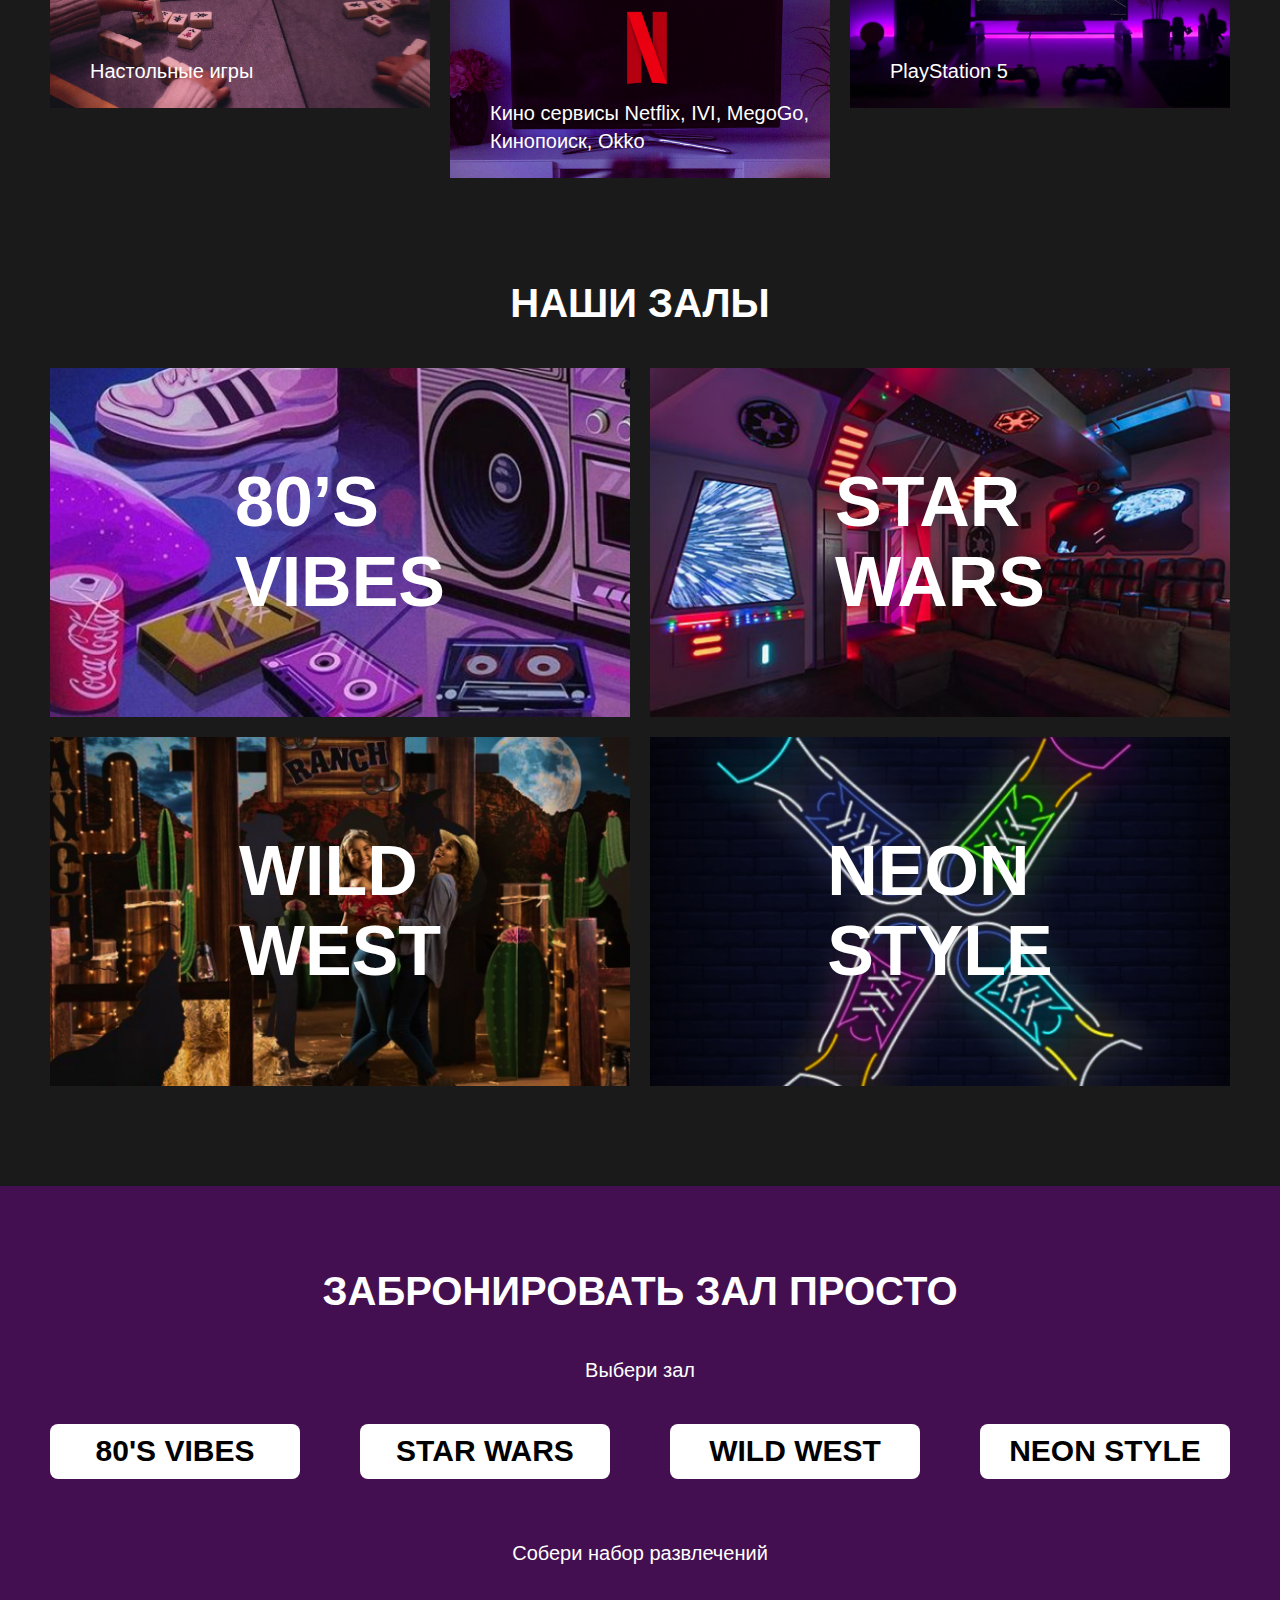
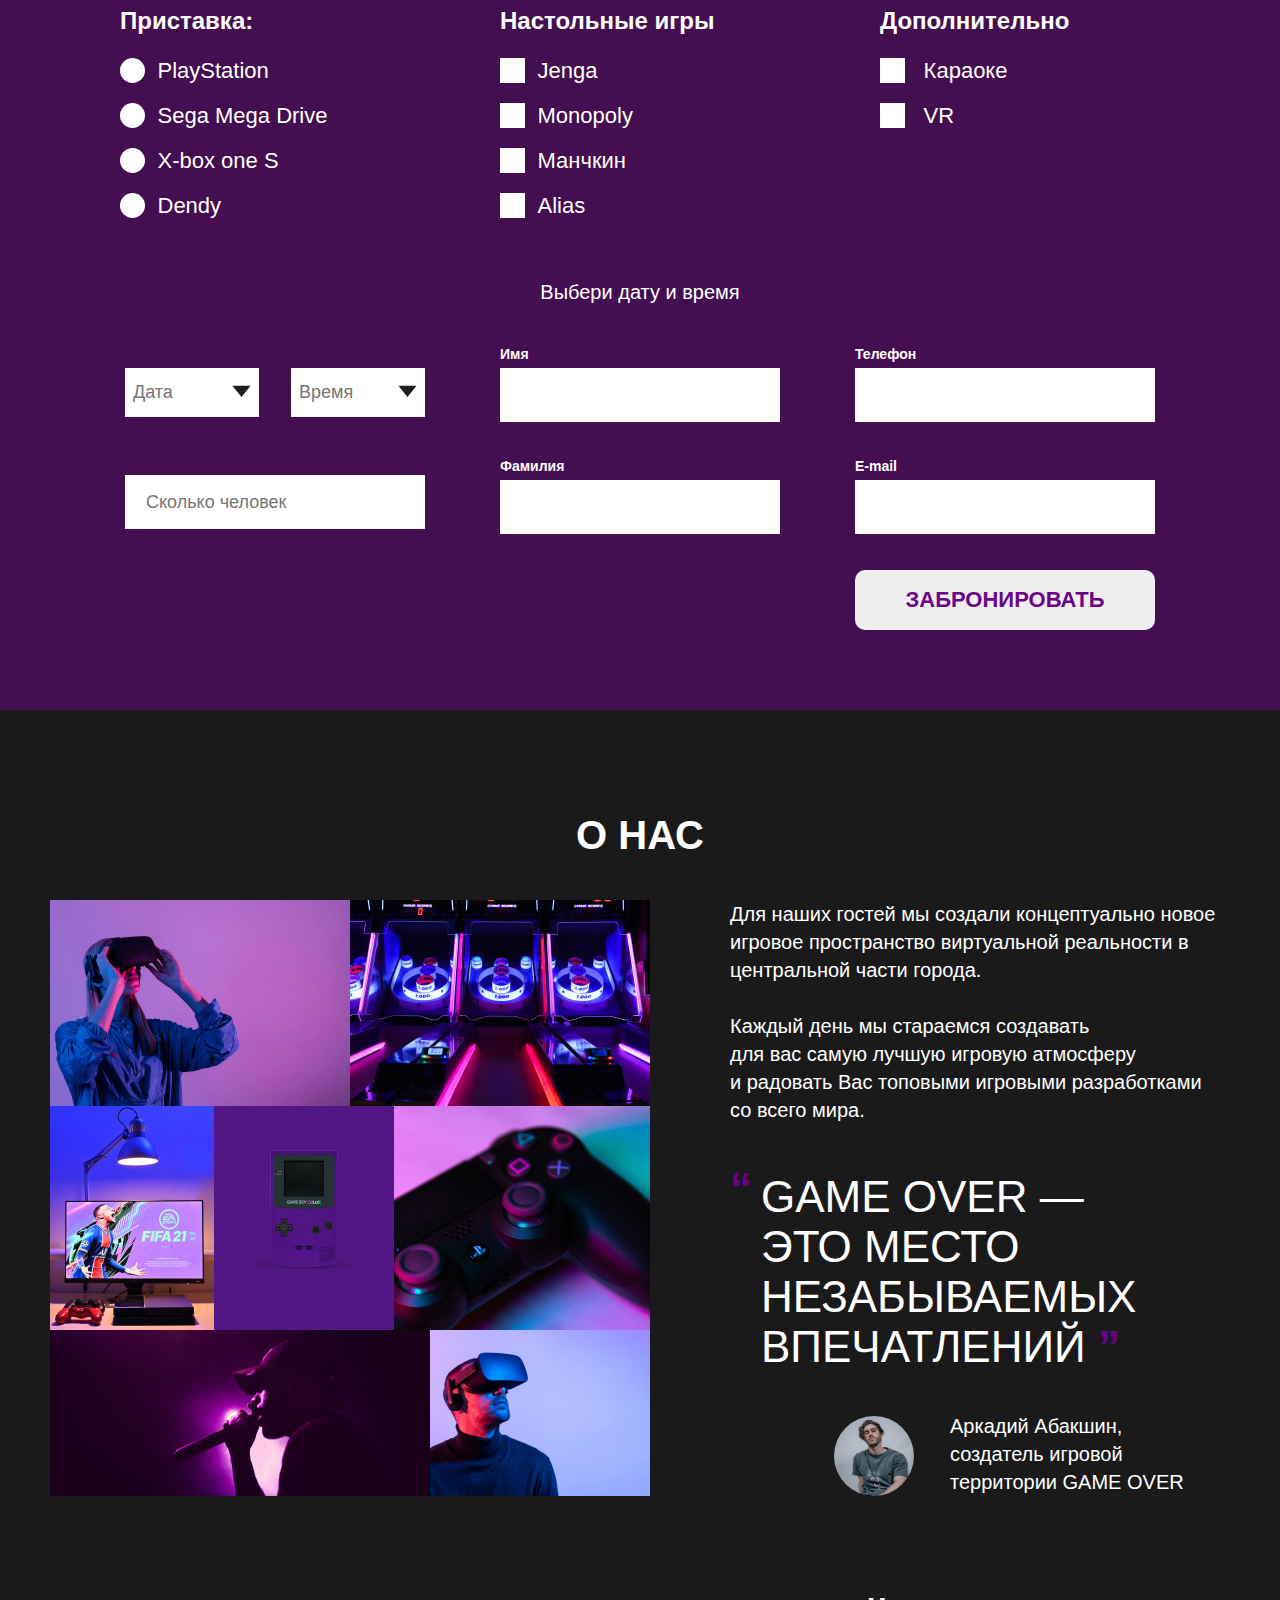
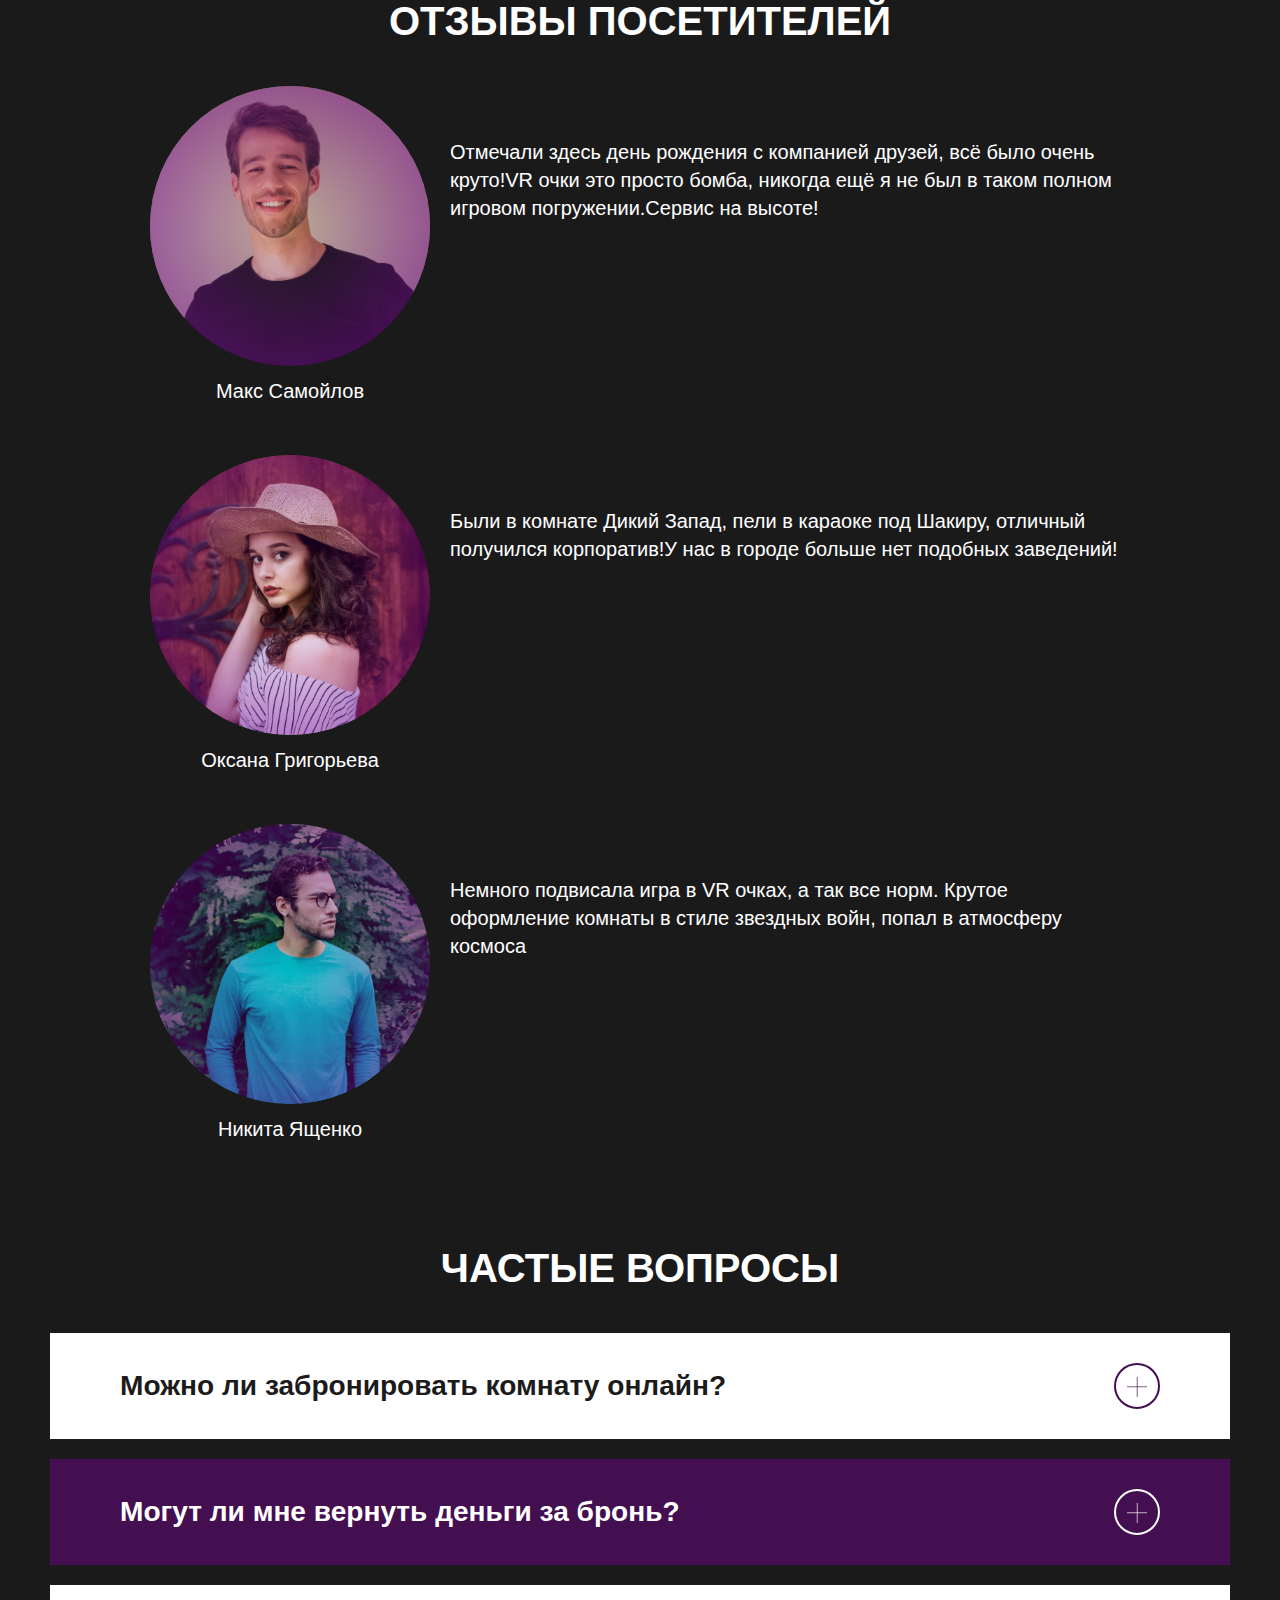
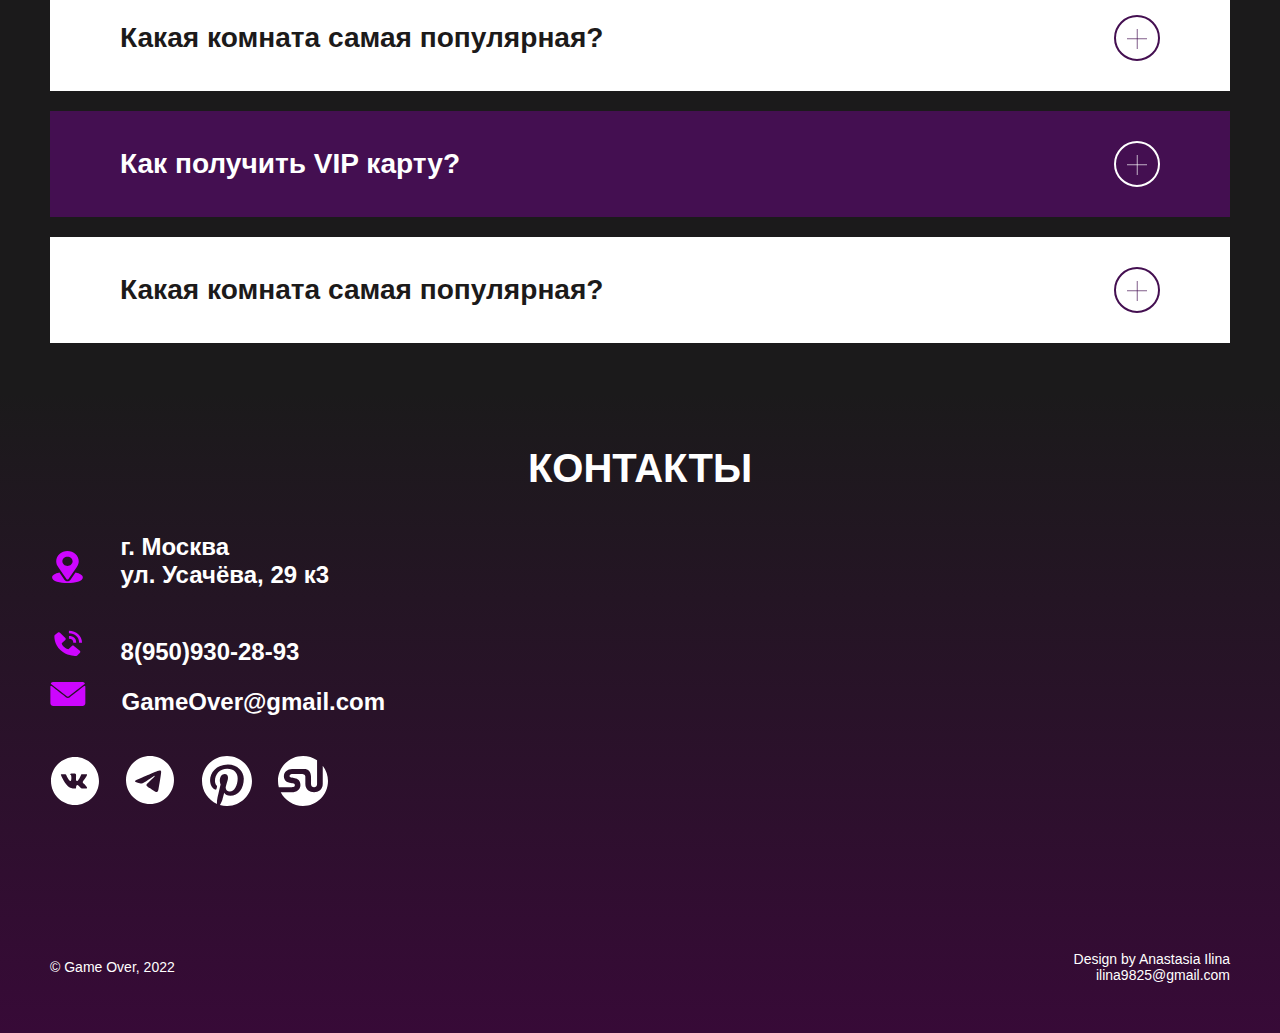
==== commit ea63c9e2: "add timepicker" ====
--- a/index.html
+++ b/index.html
@@ -14,9 +14,16 @@
     <title>GAME OVER</title>
     <link rel="stylesheet" href="css/index.css">
     <link rel="stylesheet" href="css/normalize.css">
+    <link rel="stylesheet" href="airdatepicker/air-datepicker.css">
+    <link rel="stylesheet" href="timepicker/jquery.timepicker.css">
+    <link rel="stylesheet" href="timepicker/jquery.timepicker.min.css">
+
     <script src="https://api-maps.yandex.ru/2.1/?apikey=f4112ee9-ccf1-46a4-aaa2-b243dc478c03&lang=ru_RU" type="text/javascript"></script>
     <script defer src="js/jquery-3.6.3.min.js"></script>
     <script defer src="js/jquery-ui.min.js"></script>
+    <script defer src="airdatepicker/air-datepicker.js"></script>
+    <script defer src="timepicker/jquery.timepicker.js"></script>
+    <script defer src="timepicker/jquery.timepicker.min.js"></script>
     <script defer src="js/script.js"></script>
 </head>
 <body>
@@ -199,10 +206,12 @@
                                                     <div class="booking__column booking__column--first">
                                                     <div class="booking__select">
                                                         <label class="booking__date"> 
-                                                            <input class="booking__input" type="date" name="date" required>
+                                                            <input class="booking__input" placeholder="Дата" name="date" id="airdatepicker" required>
+                                                            <button class="booking__arrow"></button>
                                                         </label>
                                                         <label class="booking__date">
-                                                            <input class="booking__input" type="time" name="time" required>
+                                                            <input class="booking__input" placeholder="Время" type="text" name="time" id="timepicker" required>
+                                                            <button class="booking__arrow"></button>
                                                         </label>
                                                     </div>
                                                     <label class="booking__number">
--- a/airdatepicker/air-datepicker.css
+++ b/airdatepicker/air-datepicker.css
@@ -0,0 +1,367 @@
+.air-datepicker-cell.-year-.-other-decade-,.air-datepicker-cell.-day-.-other-month- {
+    color: #000;
+    font-family: 'Arial';
+    font-style: normal;
+    font-weight: 700;
+    font-size: 24px;
+    line-height: 28px;
+}
+
+.air-datepicker-cell.-year-.-other-decade-:hover,.air-datepicker-cell.-day-.-other-month-:hover{
+    color:var(--adp-color-other-month-hover)
+}
+
+.-disabled-.-focus-.air-datepicker-cell.-year-.-other-decade-,.-disabled-.-focus-.air-datepicker-cell.-day-.-other-month-{color:var(--adp-color-other-month)}
+.-selected-.air-datepicker-cell.-year-.-other-decade-,.-selected-.air-datepicker-cell.-day-.-other-month-{color:#fff;background:var(--adp-background-color-selected-other-month)}.-selected-.-focus-.air-datepicker-cell.-year-.-other-decade-,.-selected-.-focus-.air-datepicker-cell.-day-.-other-month-{background:var(--adp-background-color-selected-other-month-focused)}.-in-range-.air-datepicker-cell.-year-.-other-decade-,.-in-range-.air-datepicker-cell.-day-.-other-month-{background-color:var(--adp-background-color-in-range);color:var(--adp-color)}.-in-range-.-focus-.air-datepicker-cell.-year-.-other-decade-,.-in-range-.-focus-.air-datepicker-cell.-day-.-other-month-{background-color:var(--adp-background-color-in-range-focused)}
+.air-datepicker-cell.-year-.-other-decade-:empty,.air-datepicker-cell.-day-.-other-month-:empty{background:none;border:none}
+
+.air-datepicker-cell {
+    border-radius:var(--adp-cell-border-radius);
+    box-sizing:border-box;
+    cursor:pointer;
+    display:flex;
+    position:relative;
+    align-items:center;
+    justify-content:center;
+    z-index:1;
+    color: #000;
+    font-family: 'Arial';
+    font-style: normal;
+    font-weight: 700;
+    font-size: 30px;
+    line-height: 28px;
+    width: 60px;
+    height: 45px;
+}
+
+.air-datepicker-cell.-focus- {
+    background:var(--adp-cell-background-color-hover)
+}
+
+.air-datepicker-cell.-current- {
+    color:var(--purple);
+}
+
+.air-datepicker-cell.-current-.-focus- { 
+    color:var(--adp-color)
+}
+
+.air-datepicker-cell.-current-.-in-range-{
+    color:var(--adp-color-current-date)}
+.air-datepicker-cell.-disabled-{
+    cursor:default;color:var(--adp-color-disabled)
+}
+.air-datepicker-cell.-disabled-.-focus-{color:var(--adp-color-disabled)}.air-datepicker-cell.-disabled-.-in-range-{color:var(--adp-color-disabled-in-range)}.air-datepicker-cell.-disabled-.-current-.-focus-{color:var(--adp-color-disabled)}.air-datepicker-cell.-in-range-{background:var(--adp-cell-background-color-in-range);border-radius:0}.air-datepicker-cell.-in-range-:hover{background:var(--adp-cell-background-color-in-range-hover)}.air-datepicker-cell.-range-from-{border:1px solid var(--adp-cell-border-color-in-range);background-color:var(--adp-cell-background-color-in-range);border-radius:var(--adp-cell-border-radius) 0 0 var(--adp-cell-border-radius)}.air-datepicker-cell.-range-to-{border:1px solid var(--adp-cell-border-color-in-range);background-color:var(--adp-cell-background-color-in-range);border-radius:0 var(--adp-cell-border-radius) var(--adp-cell-border-radius) 0}.air-datepicker-cell.-range-to-.-range-from-{border-radius:var(--adp-cell-border-radius)}.air-datepicker-cell.-selected-{color:#fff;border:none;background:var(--adp-cell-background-color-selected)}.air-datepicker-cell.-selected-.-current-{color:#fff;background:var(--adp-cell-background-color-selected)}.air-datepicker-cell.-selected-.-focus-{background:var(--adp-cell-background-color-selected-hover)}
+.air-datepicker-body {
+transition:all var(--adp-transition-duration) var(--adp-transition-ease)
+}
+
+.air-datepicker-body.-hidden- {
+    display:none;
+}
+
+.air-datepicker-body--day-names {
+    display: grid;
+    grid-template-columns:repeat(7, var(--adp-day-cell-width));
+    margin: 8px 0 3px;
+    color: #000;
+
+}
+
+.air-datepicker-body--day-name {
+    color: #000;
+    font-family: 'Arial';
+    font-style: normal;
+    font-weight: 700;
+    font-size: 30px;
+    line-height: 28px;
+    display:flex;
+    align-items:center;
+    justify-content:center;
+    flex:1;
+    text-align:center;
+    text-transform:uppercase;
+    font-size: 16px;
+    /* font-size:.8em */
+}
+.air-datepicker-body--day-name.-clickable-{
+    cursor:pointer;
+}
+.air-datepicker-body--day-name.-clickable-:hover{
+    color:var(--adp-day-name-color-hover)
+}
+.air-datepicker-body--cells {
+    display: grid;
+    align-items: center;
+    justify-items: center;
+    gap: 6px;
+}
+
+.air-datepicker-body--cells.-days- {
+    grid-template-columns:repeat(7, var(--adp-day-cell-width));
+    grid-auto-rows:var(--adp-day-cell-height);
+}
+
+.air-datepicker-body--cells.-months- {
+    grid-template-columns:repeat(3, 1fr);
+    grid-auto-rows:var(--adp-month-cell-height);
+}
+
+.air-datepicker-body--cells.-years- {
+    grid-template-columns:repeat(4, 1fr);
+    grid-auto-rows:var(--adp-year-cell-height)
+}
+
+.air-datepicker-nav {
+    display:flex;
+    justify-content:space-between;
+    border-bottom:1px solid var(--adp-border-color-inner);
+    min-height:var(--adp-nav-height);
+    padding:var(--adp-padding);box-sizing:content-box
+}
+
+.-only-timepicker- .air-datepicker-nav{display:none}
+
+.air-datepicker-nav--title,.air-datepicker-nav--action {
+    display:flex;
+    cursor:pointer;
+    align-items:center;
+    justify-content:center;
+    font-size: 28px;
+    color: #000;
+}
+
+.air-datepicker-nav--action {
+    width:var(--adp-nav-action-size);
+    border-radius:var(--adp-border-radius);
+    -webkit-user-select:none;
+    -moz-user-select:none;user-select:none
+}
+
+.air-datepicker-nav--action:hover {
+    background:var(--adp-background-color-hover)
+}
+
+.air-datepicker-nav--action:active { 
+    background:var(--adp-background-color-active)
+}
+
+.air-datepicker-nav--action.-disabled-{visibility:hidden}
+.air-datepicker-nav--action svg{width:32px;height:32px}
+.air-datepicker-nav--action path{fill:none;stroke:var(--adp-nav-arrow-color);stroke-width:2px}.air-datepicker-nav--title{border-radius:var(--adp-border-radius);padding:0 8px}.air-datepicker-nav--title i{font-style:normal;color:var(--adp-nav-color-secondary);margin-left:.3em}.air-datepicker-nav--title:hover{background:var(--adp-background-color-hover)}.air-datepicker-nav--title:active{background:var(--adp-background-color-active)}.air-datepicker-nav--title.-disabled-{cursor:default;background:none}
+.air-datepicker-buttons {
+    display:grid;
+    grid-auto-columns:1fr;
+    grid-auto-flow:column
+}
+
+.air-datepicker-button {
+    display:inline-flex;
+    color:var(--adp-btn-color);
+    border-radius:var(--adp-btn-border-radius);
+    cursor:pointer;
+    height:var(--adp-btn-height);
+    border:none;
+    background:rgba(255,255,255,0)
+}
+
+.air-datepicker-button:hover {
+    color:var(--adp-btn-color-hover);
+    background:var(--adp-btn-background-color-hover)
+}
+
+.air-datepicker-button:focus { 
+    color:var(--adp-btn-color-hover);
+    background:var(--adp-btn-background-color-hover);
+    outline:none;
+}
+
+.air-datepicker-button:active {
+    background:var(--adp-btn-background-color-active)
+}
+
+.air-datepicker-button span {
+    outline:none;display:flex;align-items:center;justify-content:center;width:100%;height:100%}
+.air-datepicker-time{display:grid;grid-template-columns:max-content 1fr;grid-column-gap:12px;align-items:center;position:relative;padding:0 var(--adp-time-padding-inner)}.-only-timepicker- .air-datepicker-time{border-top:none}.air-datepicker-time--current{display:flex;align-items:center;flex:1;font-size:14px;text-align:center}.air-datepicker-time--current-colon{margin:0 2px 3px;line-height:1}.air-datepicker-time--current-hours,.air-datepicker-time--current-minutes{line-height:1;font-size:19px;font-family:"Century Gothic",CenturyGothic,AppleGothic,sans-serif;position:relative;z-index:1}.air-datepicker-time--current-hours:after,.air-datepicker-time--current-minutes:after{content:"";background:var(--adp-background-color-hover);border-radius:var(--adp-border-radius);position:absolute;left:-2px;top:-3px;right:-2px;bottom:-2px;z-index:-1;opacity:0}.air-datepicker-time--current-hours.-focus-:after,.air-datepicker-time--current-minutes.-focus-:after{opacity:1}.air-datepicker-time--current-ampm{text-transform:uppercase;align-self:flex-end;color:var(--adp-time-day-period-color);margin-left:6px;font-size:11px;margin-bottom:1px}.air-datepicker-time--row{display:flex;align-items:center;font-size:11px;height:17px;background:linear-gradient(to right, var(--adp-time-track-color), var(--adp-time-track-color)) left 50%/100% var(--adp-time-track-height) no-repeat}.air-datepicker-time--row:first-child{margin-bottom:4px}
+.air-datepicker-time--row input[type=range]{background:none;cursor:pointer;flex:1;height:100%;width:100%;padding:0;margin:0;-webkit-appearance:none}.air-datepicker-time--row input[type=range]::-webkit-slider-thumb{-webkit-appearance:none}.air-datepicker-time--row input[type=range]::-ms-tooltip{display:none}.air-datepicker-time--row input[type=range]:hover::-webkit-slider-thumb{border-color:var(--adp-time-track-color-hover)}.air-datepicker-time--row input[type=range]:hover::-moz-range-thumb{border-color:var(--adp-time-track-color-hover)}.air-datepicker-time--row input[type=range]:hover::-ms-thumb{border-color:var(--adp-time-track-color-hover)}.air-datepicker-time--row input[type=range]:focus{outline:none}.air-datepicker-time--row input[type=range]:focus::-webkit-slider-thumb{background:var(--adp-cell-background-color-selected);border-color:var(--adp-cell-background-color-selected)}.air-datepicker-time--row input[type=range]:focus::-moz-range-thumb{background:var(--adp-cell-background-color-selected);border-color:var(--adp-cell-background-color-selected)}.air-datepicker-time--row input[type=range]:focus::-ms-thumb{background:var(--adp-cell-background-color-selected);border-color:var(--adp-cell-background-color-selected)}.air-datepicker-time--row input[type=range]::-webkit-slider-thumb{box-sizing:border-box;height:12px;width:12px;border-radius:3px;border:1px solid var(--adp-time-track-color);background:#fff;cursor:pointer;-webkit-transition:background var(--adp-transition-duration);transition:background var(--adp-transition-duration)}.air-datepicker-time--row input[type=range]::-moz-range-thumb{box-sizing:border-box;height:12px;width:12px;border-radius:3px;border:1px solid var(--adp-time-track-color);background:#fff;cursor:pointer;-moz-transition:background var(--adp-transition-duration);transition:background var(--adp-transition-duration)}.air-datepicker-time--row input[type=range]::-ms-thumb{box-sizing:border-box;height:12px;width:12px;border-radius:3px;border:1px solid var(--adp-time-track-color);background:#fff;cursor:pointer;-ms-transition:background var(--adp-transition-duration);transition:background var(--adp-transition-duration)}.air-datepicker-time--row input[type=range]::-webkit-slider-thumb{margin-top:calc(var(--adp-time-thumb-size)/2*-1)}.air-datepicker-time--row input[type=range]::-webkit-slider-runnable-track{border:none;height:var(--adp-time-track-height);cursor:pointer;color:rgba(0,0,0,0);background:rgba(0,0,0,0)}.air-datepicker-time--row input[type=range]::-moz-range-track{border:none;height:var(--adp-time-track-height);cursor:pointer;color:rgba(0,0,0,0);background:rgba(0,0,0,0)}.air-datepicker-time--row input[type=range]::-ms-track{border:none;height:var(--adp-time-track-height);cursor:pointer;color:rgba(0,0,0,0);background:rgba(0,0,0,0)}.air-datepicker-time--row input[type=range]::-ms-fill-lower{background:rgba(0,0,0,0)}.air-datepicker-time--row input[type=range]::-ms-fill-upper{background:rgba(0,0,0,0)}
+
+.air-datepicker {
+    --adp-font-family: 'Arial', sans-serif;
+    --adp-font-size: 14px;--adp-width: 246px;--adp-z-index: 100;
+    --adp-padding: 10px;
+    --adp-grid-areas: "nav" "body" "timepicker" "buttons";
+    --adp-transition-duration: .3s;
+    --adp-transition-ease: ease-out;
+    --adp-transition-offset: 8px;
+    --adp-background-color: #fff;
+    --adp-background-color-hover: #f0f0f0;
+    --adp-background-color-active: #eaeaea;
+    --adp-background-color-in-range: rgba(92, 196, 239, .1);
+    --adp-background-color-in-range-focused: rgba(92, 196, 239, .2);
+    --adp-background-color-selected-other-month-focused: #8ad5f4;
+    --adp-background-color-selected-other-month: #a2ddf6;
+    --adp-color: #4a4a4a;--adp-color-secondary: #9c9c9c;
+    --adp-accent-color: #4eb5e6;
+    --adp-color-current-date: var(--adp-accent-color);
+    --adp-color-other-month: #dedede;
+    --adp-color-disabled: #aeaeae;--adp-color-disabled-in-range: #939393;
+    --adp-color-other-month-hover: #c5c5c5;--adp-border-color: #dbdbdb;
+    --adp-border-color-inner: #efefef;--adp-border-radius: 4px;
+    --adp-border-color-inline: #d7d7d7;--adp-nav-height: 32px;
+    --adp-nav-arrow-color: var(--adp-color-secondary);
+    --adp-nav-action-size: 32px;
+    --adp-nav-color-secondary:var(--adp-color-secondary);
+    --adp-day-cell-width: 1fr;
+    --adp-day-cell-height: 35px;
+    --adp-month-cell-height: 42px;
+    --adp-year-cell-height: 56px;
+    --adp-pointer-size: 10px;
+    --adp-poiner-border-radius: 2px;
+    --adp-pointer-offset: 14px;
+    --adp-cell-border-radius: 4px;
+    --adp-cell-background-color-hover: var(--adp-background-color-hover);
+    --adp-cell-background-color-selected: #6C0287;
+    --adp-cell-background-color-selected-hover: #45bced;
+    --adp-cell-background-color-in-range: rgba(92, 196, 239, 0.1);
+    --adp-cell-background-color-in-range-hover: rgba(92, 196, 239, 0.2);
+    --adp-cell-border-color-in-range: var(--adp-cell-background-color-selected);
+    --adp-btn-height: 32px;
+    --adp-btn-color: var(--adp-accent-color);
+    --adp-btn-color-hover: var(--adp-color);
+    --adp-btn-border-radius: var(--adp-border-radius);
+    --adp-btn-background-color-hover: var(--adp-background-color-hover);
+    --adp-btn-background-color-active: var(--adp-background-color-active);
+    --adp-time-track-height: 1px;
+    --adp-time-track-color: #dedede;
+    --adp-time-track-color-hover: #b1b1b1
+    --adp-time-thumb-size: 12px;
+    --adp-time-padding-inner: 10px;
+    --adp-time-day-period-color: var(--adp-color-secondary);
+    --adp-mobile-font-size: 16px;--adp-mobile-nav-height: 40px;
+    --adp-mobile-width: 320px;--adp-mobile-day-cell-height: 38px;
+    --adp-mobile-month-cell-height: 48px;--adp-mobile-year-cell-height: 64px
+}
+
+.air-datepicker-overlay {
+    --adp-overlay-background-color: rgba(0, 0, 0, .3);
+    --adp-overlay-transition-duration: .3s;
+    --adp-overlay-transition-ease: ease-out;
+    --adp-overlay-z-index: 99}
+
+.air-datepicker {
+    background:var(--adp-background-color);
+    border:1px solid var(--adp-border-color);
+    box-shadow:0 4px 12px rgba(0,0,0,.15);
+    border-radius:var(--adp-border-radius);
+    box-sizing:content-box;
+    display:grid;
+    grid-template-columns:1fr;
+    grid-template-rows:repeat(4, max-content);
+    grid-template-areas:var(--adp-grid-areas);
+    font-family:var(--adp-font-family),sans-serif;
+    font-size:var(--adp-font-size);
+    color:var(--adp-color);
+    width:var(--adp-width);
+    position:absolute;
+    transition:opacity var(--adp-transition-duration) var(--adp-transition-ease),transform var(--adp-transition-duration) var(--adp-transition-ease);z-index:var(--adp-z-index)}
+
+.air-datepicker:not(.-custom-position-) {
+    opacity:0
+}
+
+.air-datepicker.-from-top-{
+    transform:translateY(calc(var(--adp-transition-offset) * -1))
+}
+
+.air-datepicker.-from-right-{
+    transform:translateX(var(--adp-transition-offset))
+}
+
+.air-datepicker.-from-bottom-{
+    transform:translateY(var(--adp-transition-offset))
+}
+.air-datepicker.-from-left-{
+    transform:translateX(calc(var(--adp-transition-offset) * -1))}
+
+.air-datepicker.-active-:not(.-custom-position-){
+    transform:translate(0, 0);
+    opacity:1
+}
+
+.air-datepicker.-active-.-custom-position-{
+    transition:none
+}
+
+.air-datepicker.-inline-{
+    border-color:var(--adp-border-color-inline);
+    box-shadow:none;
+    position:static;
+    left:auto;
+    right:auto;
+    opacity:1;
+    transform:none
+}
+.air-datepicker.-inline- .air-datepicker--pointer{
+    display:none
+}
+
+.air-datepicker.-is-mobile-{
+    --adp-font-size: var(--adp-mobile-font-size);
+    --adp-day-cell-height: var(--adp-mobile-day-cell-height);
+    --adp-month-cell-height: var(--adp-mobile-month-cell-height);
+    --adp-year-cell-height: var(--adp-mobile-year-cell-height);
+    --adp-nav-height: var(--adp-mobile-nav-height);
+    --adp-nav-action-size: var(--adp-mobile-nav-height);
+    position:fixed;width:var(--adp-mobile-width);
+    border:none
+}
+
+.air-datepicker.-is-mobile- *{-webkit-tap-highlight-color:rgba(0,0,0,0)}.air-datepicker.-is-mobile- .air-datepicker--pointer{display:none}.air-datepicker.-is-mobile-:not(.-custom-position-){transform:translate(-50%, calc(-50% + var(--adp-transition-offset)))}.air-datepicker.-is-mobile-.-active-:not(.-custom-position-){transform:translate(-50%, -50%)}.air-datepicker.-custom-position-{transition:none}.air-datepicker-global-container{position:absolute;left:0;top:0}.air-datepicker--pointer{--pointer-half-size: calc(var(--adp-pointer-size) / 2);position:absolute;width:var(--adp-pointer-size);height:var(--adp-pointer-size);z-index:-1}.air-datepicker--pointer:after{content:"";position:absolute;background:#fff;border-top:1px solid var(--adp-border-color-inline);border-right:1px solid var(--adp-border-color-inline);border-top-right-radius:var(--adp-poiner-border-radius);width:var(--adp-pointer-size);height:var(--adp-pointer-size);box-sizing:border-box}.-top-left- .air-datepicker--pointer,.-top-center- .air-datepicker--pointer,.-top-right- .air-datepicker--pointer,[data-popper-placement^=top] .air-datepicker--pointer{top:calc(100% - var(--pointer-half-size) + 1px)}.-top-left- .air-datepicker--pointer:after,.-top-center- .air-datepicker--pointer:after,.-top-right- .air-datepicker--pointer:after,[data-popper-placement^=top] .air-datepicker--pointer:after{transform:rotate(135deg)}.-right-top- .air-datepicker--pointer,.-right-center- .air-datepicker--pointer,.-right-bottom- .air-datepicker--pointer,[data-popper-placement^=right] .air-datepicker--pointer{right:calc(100% - var(--pointer-half-size) + 1px)}.-right-top- .air-datepicker--pointer:after,.-right-center- .air-datepicker--pointer:after,.-right-bottom- .air-datepicker--pointer:after,[data-popper-placement^=right] .air-datepicker--pointer:after{transform:rotate(225deg)}.-bottom-left- .air-datepicker--pointer,.-bottom-center- .air-datepicker--pointer,.-bottom-right- .air-datepicker--pointer,[data-popper-placement^=bottom] .air-datepicker--pointer{bottom:calc(100% - var(--pointer-half-size) + 1px)}.-bottom-left- .air-datepicker--pointer:after,.-bottom-center- .air-datepicker--pointer:after,.-bottom-right- .air-datepicker--pointer:after,[data-popper-placement^=bottom] .air-datepicker--pointer:after{transform:rotate(315deg)}.-left-top- .air-datepicker--pointer,.-left-center- .air-datepicker--pointer,.-left-bottom- .air-datepicker--pointer,[data-popper-placement^=left] .air-datepicker--pointer{left:calc(100% - var(--pointer-half-size) + 1px)}.-left-top- .air-datepicker--pointer:after,.-left-center- .air-datepicker--pointer:after,.-left-bottom- .air-datepicker--pointer:after,[data-popper-placement^=left] .air-datepicker--pointer:after{transform:rotate(45deg)}.-top-left- .air-datepicker--pointer,.-bottom-left- .air-datepicker--pointer{left:var(--adp-pointer-offset)}.-top-right- .air-datepicker--pointer,.-bottom-right- .air-datepicker--pointer{right:var(--adp-pointer-offset)}.-top-center- .air-datepicker--pointer,.-bottom-center- .air-datepicker--pointer{left:calc(50% - var(--adp-pointer-size)/2)}.-left-top- .air-datepicker--pointer,.-right-top- .air-datepicker--pointer{top:var(--adp-pointer-offset)}.-left-bottom- .air-datepicker--pointer,.-right-bottom- .air-datepicker--pointer{bottom:var(--adp-pointer-offset)}.-left-center- .air-datepicker--pointer,.-right-center- .air-datepicker--pointer{top:calc(50% - var(--adp-pointer-size)/2)}
+
+.air-datepicker--navigation {
+    grid-area:nav;
+    background-color: white;
+}
+
+
+.air-datepicker--content {
+    box-sizing:content-box;
+    padding:var(--adp-padding);
+    grid-area:body;
+    background-color: white;
+}
+
+.-only-timepicker- .air-datepicker--content{display:none}
+.air-datepicker--time{grid-area:timepicker}
+.air-datepicker--buttons{grid-area:buttons}
+.air-datepicker--buttons,.air-datepicker--time {
+    padding:var(--adp-padding);
+    border-top:1px solid var(--adp-border-color-inner)
+}
+
+.air-datepicker-overlay {
+    position:fixed;
+    background:var(--adp-overlay-background-color);
+    left:0;top:0;width:0;height:0;opacity:0;
+    transition:opacity var(--adp-overlay-transition-duration) var(--adp-overlay-transition-ease),left 0s,height 0s,width 0s;transition-delay:0s,var(--adp-overlay-transition-duration),var(--adp-overlay-transition-duration),var(--adp-overlay-transition-duration);z-index:var(--adp-overlay-z-index)
+}
+
+.air-datepicker-overlay.-active-{
+    opacity:1;
+    width:100%;
+    height:100%;
+    transition:opacity var(--adp-overlay-transition-duration) var(--adp-overlay-transition-ease),height 0s,width 0s
+}
+
+@media (max-width: 700px) {
+    .air-datepicker-cell {
+        width: 40px;
+    }
+}
+
+@media (max-width: 480px) {
+    .air-datepicker-cell {
+        width: 30px;
+        font-size: 20px;
+    }
+}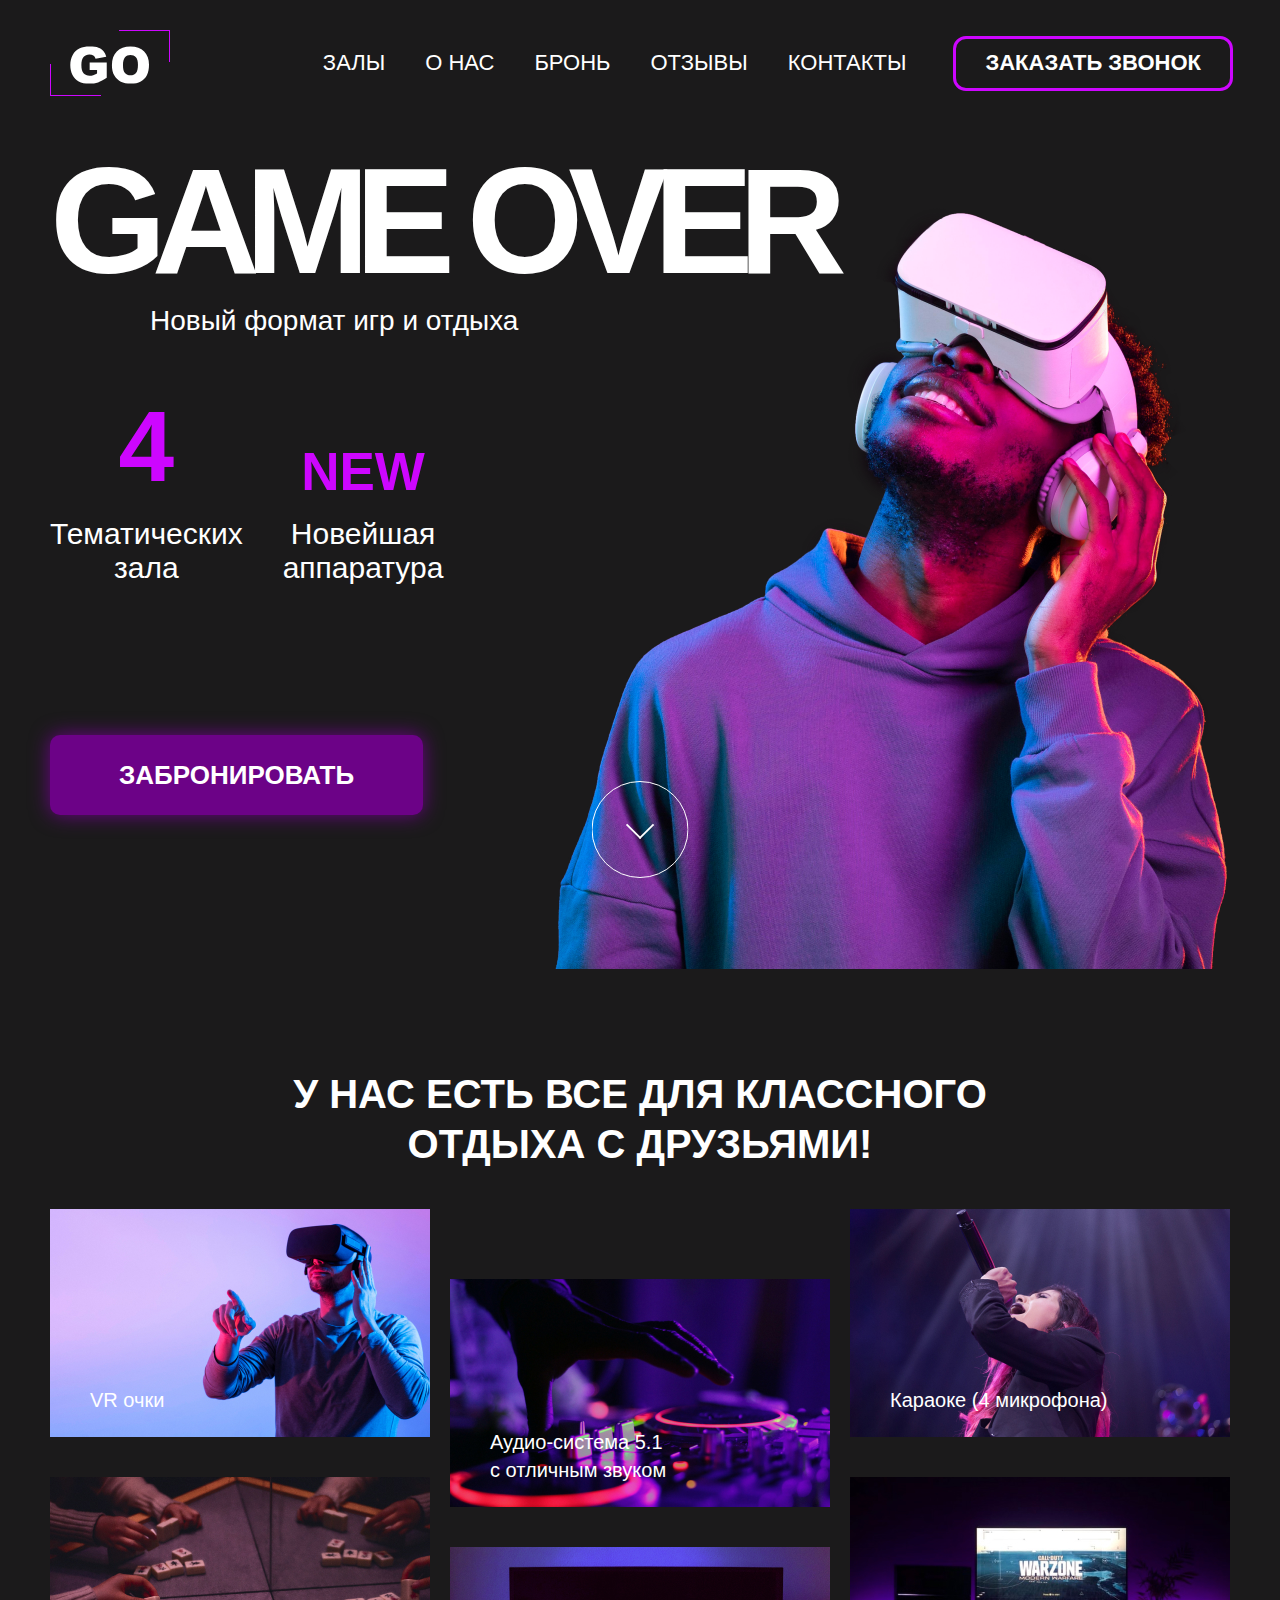
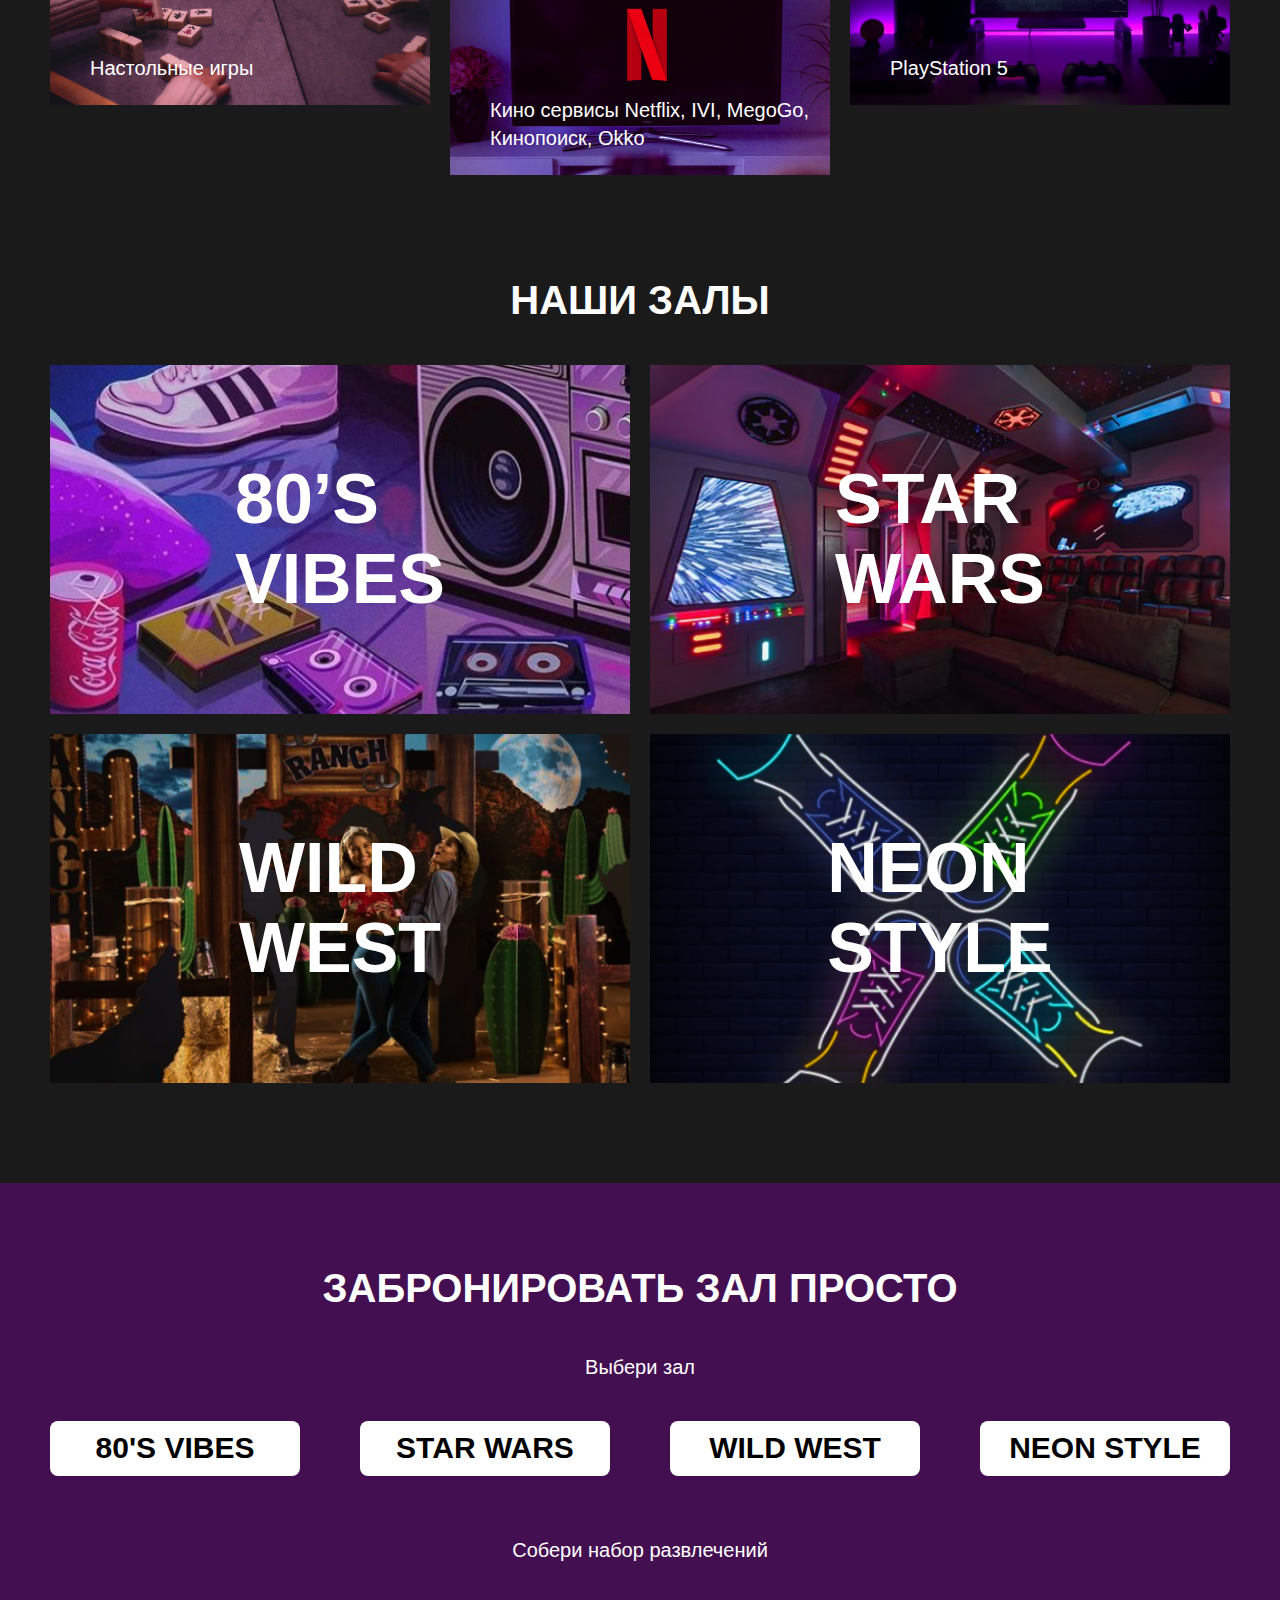
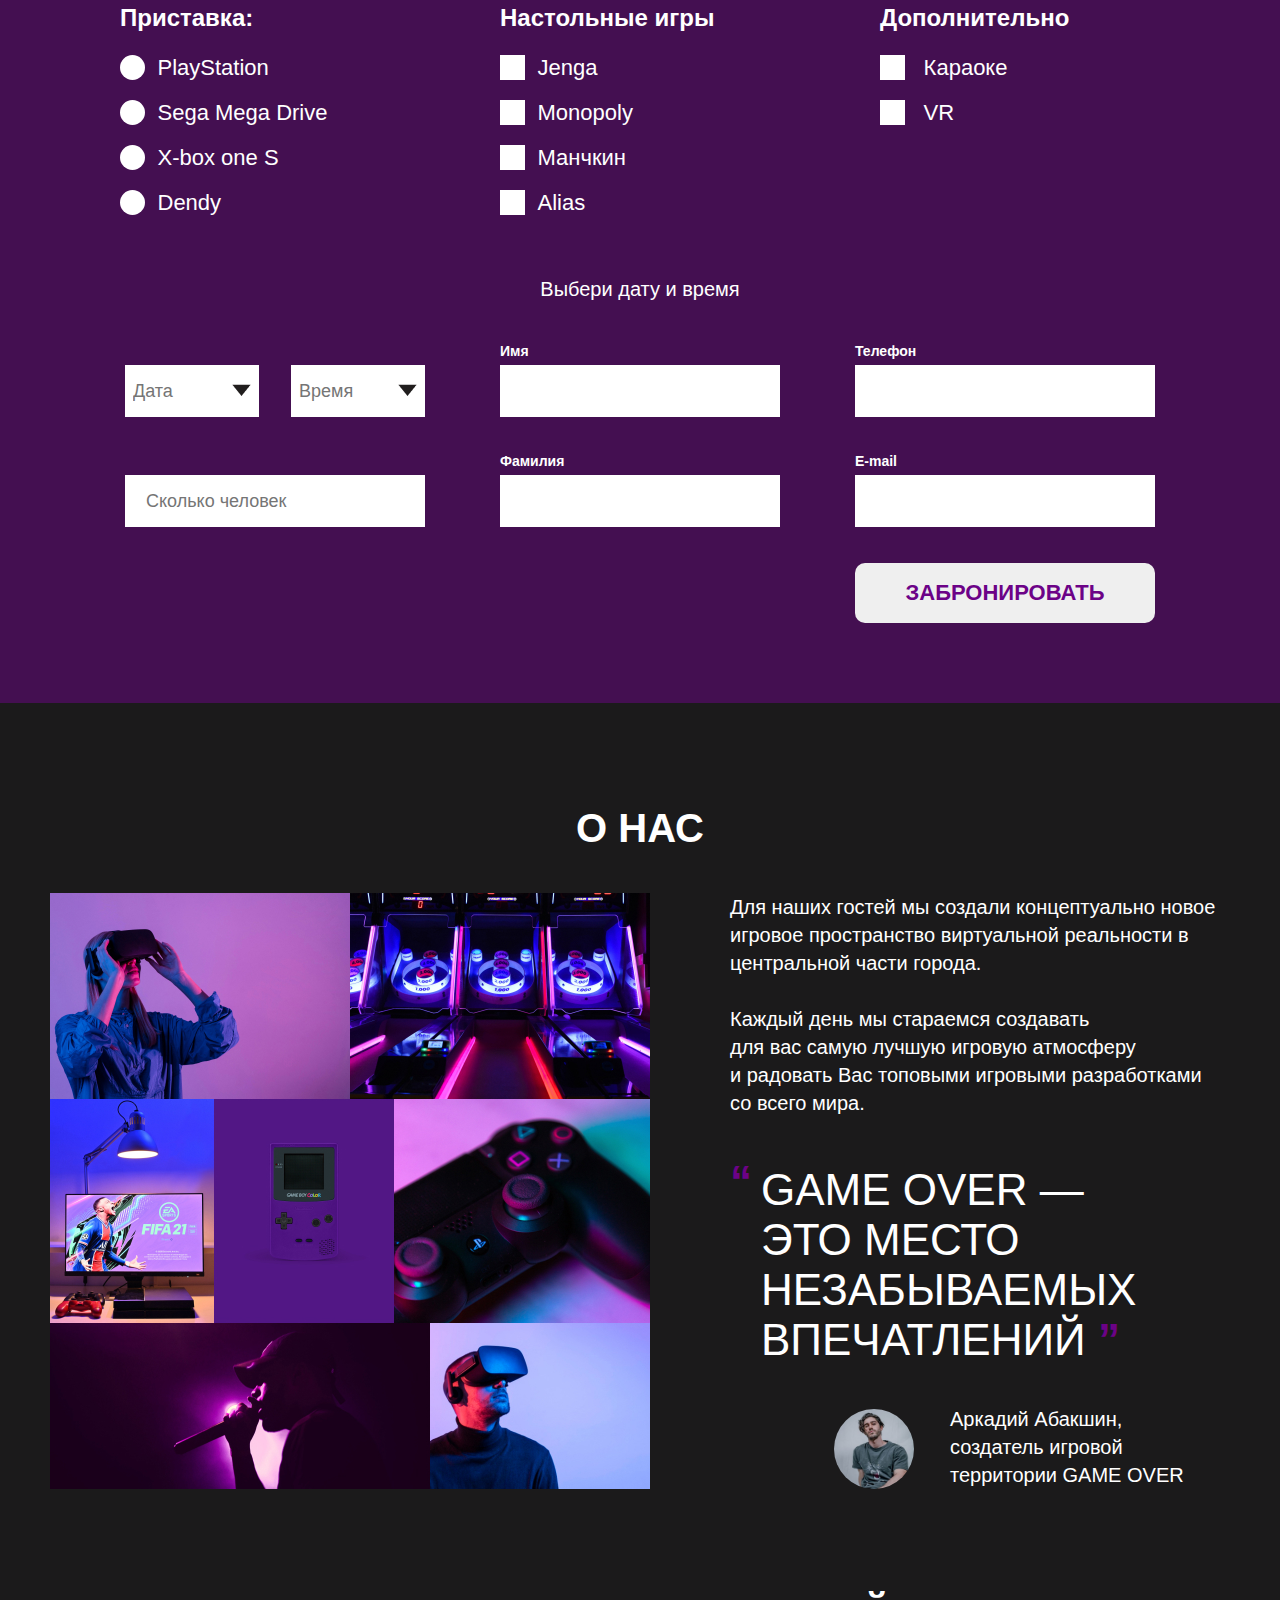
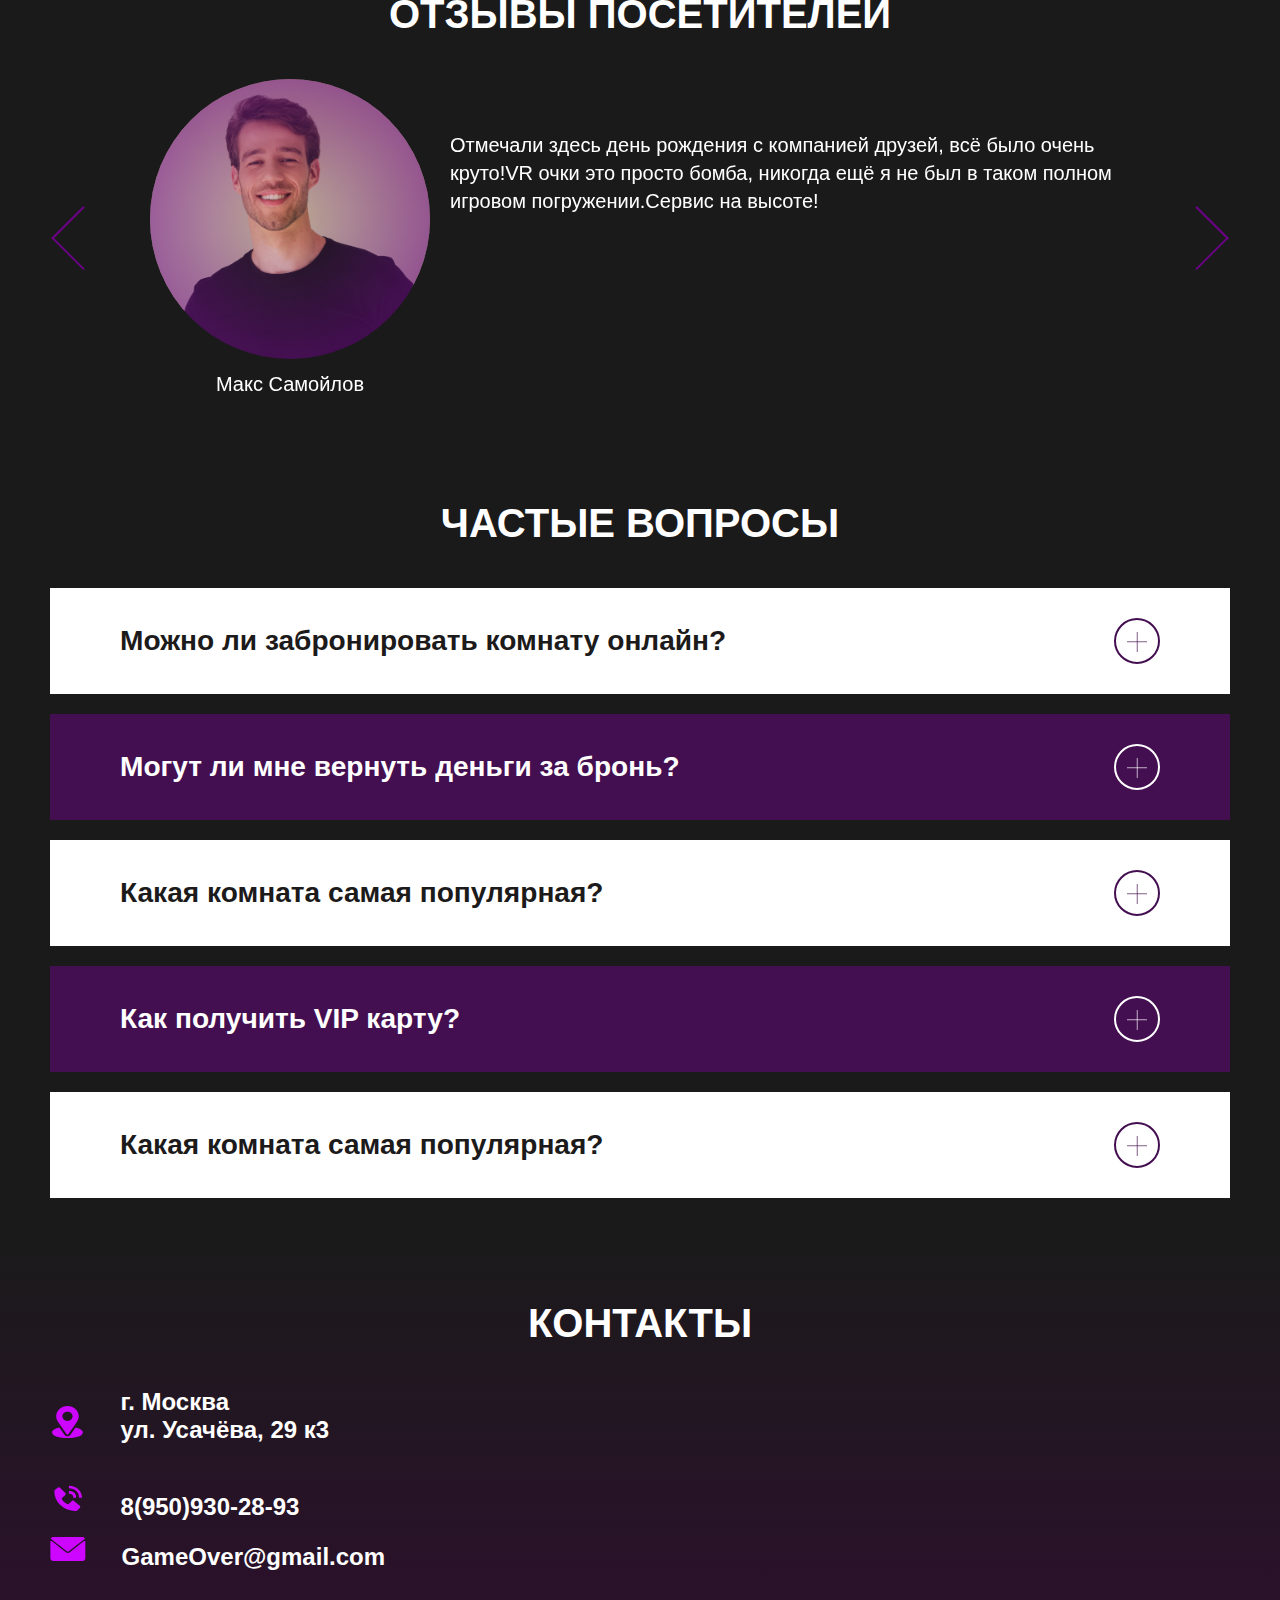
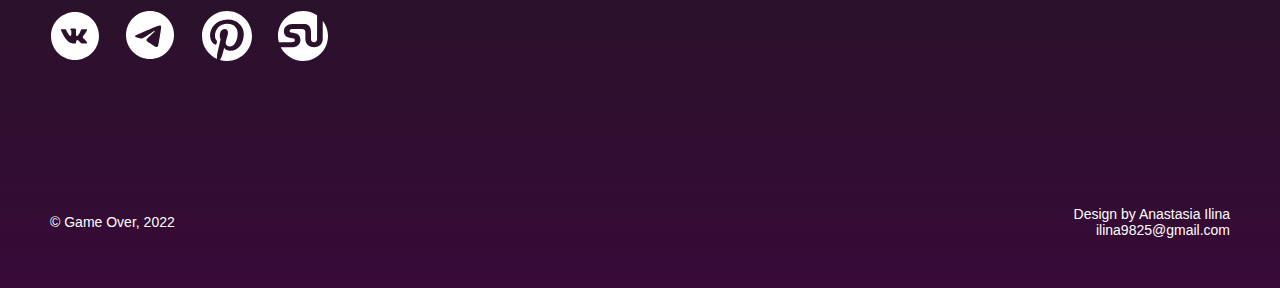
==== commit 9c07b162: "add button" ====
--- a/index.html
+++ b/index.html
@@ -17,6 +17,9 @@
     <link rel="stylesheet" href="airdatepicker/air-datepicker.css">
     <link rel="stylesheet" href="timepicker/jquery.timepicker.css">
     <link rel="stylesheet" href="timepicker/jquery.timepicker.min.css">
+    <link rel="stylesheet" href="https://cdn.jsdelivr.net/npm/swiper@9/swiper-bundle.min.css"/>
+
+    <script src="https://cdn.jsdelivr.net/npm/swiper@9/swiper-bundle.min.js"></script>
 
     <script src="https://api-maps.yandex.ru/2.1/?apikey=f4112ee9-ccf1-46a4-aaa2-b243dc478c03&lang=ru_RU" type="text/javascript"></script>
     <script defer src="js/jquery-3.6.3.min.js"></script>
@@ -26,6 +29,7 @@
     <script defer src="timepicker/jquery.timepicker.min.js"></script>
     <script defer src="js/script.js"></script>
 </head>
+
 <body>
         <header class="header">
             <div class="header__overlay"></div>
@@ -42,7 +46,7 @@
                         <button class="header__close"><img src="image/header/close_header.svg" alt=""></button>
                     </div>
                     
-                    <a href="#"><img class="header__logo" src="image/header/logo.svg" alt="logo"></a>
+                    <img class="header__logo" src="image/header/logo.svg" alt="logo">
                     <div class="header__box">
                         <nav class="header__menu">
                             <ul class="header__list">
@@ -61,9 +65,10 @@
             </div>   
         </header>
 
-        <main>  
+    <main>  
+
         <section class="section banner">
-            <div class="container ">
+            <div class="container">
                 <div class="banner__wrapper">
                     <div class="banner__content">
                         <h1 class="banner__title section__title">GAME OVER</h1>
@@ -84,9 +89,7 @@
                     </div>
                     
                     <a class="banner__arrow" href="#equipment"></a>
-
-                </div>
-                
+                </div>
             </div>
         </section>
 
@@ -136,9 +139,9 @@
             </div>
         </section>
         <!-- Form 2 -->
-        <section id="booking" class="section ">
+        <section id="booking" class="booking">
             
-                <div class="booking">
+                <div class="">
                     <div class="container">
                         <h2 class="section__title booking__title">Забронировать зал просто</h2>
                             <form class="form" action="https://jsonplaceholder.typicode.com/posts" method="post">
@@ -272,41 +275,72 @@
         <section id="reviews" class="section review">
             <div class="container">
                 <h2 class="section__title review__title">Отзывы посетителей</h2>
-                <ul>
-                    <li class="review__item">
-                        <figure class="review__picture">
-                            <div class="review__box">
-                                <img class="review__image" src="image/review/maxim.jpg" alt="Макс Самойлов фото">
-                            </div> 
-                            <figcaption class="review__caption">Макс Самойлов</figcaption>   
-                        </figure>
-                        <div class="review__wrapper">
-                            <p class="review__text">Отмечали здесь день рождения с компанией друзей, всё было очень круто!VR очки это просто бомба, никогда ещё я не был в таком полном игровом погружении.Сервис на высоте!</p>
-                        </div>
-                    </li>
-                    <li class="review__item">
-                        <figure class="review__picture">
-                            <div class="review__box">
-                                <img class="review__image" src="image/review/oksana.jpg" alt="Оксана Григорьева фото">
-                            </div>
-                            <figcaption class="review__caption">Оксана Григорьева</figcaption>   
-                        </figure>
-                        <div class="review__wrapper">
-                            <p class="review__text">Были в комнате Дикий Запад, пели в караоке под Шакиру, отличный получился корпоратив!У нас в городе больше нет подобных заведений!</p>
-                        </div>
-                    </li>
-                    <li class="review__item">
-                        <figure class="review__picture">
-                            <div class="review__box">
-                                <img class="review__image" src="image/review/nikita.jpg" alt="Никита Ященко фото">
-                            </div>
-                            <figcaption class="review__caption">Никита Ященко</figcaption>   
-                        </figure>
-                        <div class="review__wrapper">
-                            <p class="review__text">Немного подвисала игра в VR очках, а так все норм. Крутое оформление комнаты в стиле звездных войн, попал в атмосферу космоса</p>
-                        </div>
-                    </li>   
-                </ul>   
+                <div class="slider-container">
+                        
+                        <div class="swiper">
+                        <ul class="swiper-wrapper">
+                            <li class="review__item swiper-slide">
+                                <div class="inside">
+                                    <figure class="review__picture">
+                                        <div class="review__box">
+                                            <img class="review__image" src="image/review/maxim.jpg" alt="Макс Самойлов фото">
+                                        </div> 
+                                        <figcaption class="review__caption">Макс Самойлов</figcaption>   
+                                    </figure>
+                                    <div class="review__wrapper">
+                                        <p class="review__text">Отмечали здесь день рождения с компанией друзей, всё было очень круто!VR очки это просто бомба, никогда ещё я не был в таком полном игровом погружении.Сервис на высоте!</p>
+                                    </div>
+                                </div>
+                                
+                            </li>
+                            <li class="review__item swiper-slide">
+                                <div class="inside">
+                                    <figure class="review__picture">
+                                        <div class="review__box">
+                                            <img class="review__image" src="image/review/oksana.jpg" alt="Оксана Григорьева фото">
+                                        </div>
+                                        <figcaption class="review__caption">Оксана Григорьева</figcaption>   
+                                    </figure>
+                                    <div class="review__wrapper">
+                                        <p class="review__text">Были в комнате Дикий Запад, пели в караоке под Шакиру, отличный получился корпоратив!У нас в городе больше нет подобных заведений!</p>
+                                    </div>
+                                </div>
+                                
+                            </li>
+                            <li class="review__item swiper-slide">
+                                <div class="inside">
+                                    <figure class="review__picture">
+                                        <div class="review__box">
+                                            <img class="review__image" src="image/review/nikita.jpg" alt="Никита Ященко фото">
+                                        </div>
+                                        <figcaption class="review__caption">Никита Ященко</figcaption>   
+                                    </figure>
+                                    <div class="review__wrapper">
+                                        <p class="review__text">Немного подвисала игра в VR очках, а так все норм. Крутое оформление комнаты в стиле звездных войн, попал в атмосферу космоса</p>
+                                    </div>
+                                </div>
+                                
+                            </li>   
+                        </ul>
+                        <!-- <div class="swiper-button-prev"></div>
+                        <div class="swiper-button-next"></div>    -->
+                        
+                    </div>
+                    <button class="button-left">
+                                <svg width="34" height="66" viewBox="0 0 34 66" fill="none" xmlns="http://www.w3.org/2000/svg">
+                                    <path d="M32.5269 0L33.9411 1.41421L1.41422 33.9411L5.126e-06 32.5269L32.5269 0Z" fill="#6C0287"/>
+                                    <path d="M5.126e-06 32.5269L1.41422 31.1127L33.9411 63.6396L32.5269 65.0538L5.126e-06 32.5269Z" fill="#6C0287"/>
+                                </svg>
+                    </button>
+                    <button class="button-right">
+                                <svg width="35" height="66" viewBox="0 0 35 66" fill="none" xmlns="http://www.w3.org/2000/svg">
+                                    <path d="M1.52686 0L0.112642 1.41421L32.6396 33.9411L34.0538 32.5269L1.52686 0Z" fill="#6C0287"/>
+                                    <path d="M34.0538 32.5269L32.6396 31.1127L0.112642 63.6396L1.52686 65.0538L34.0538 32.5269Z" fill="#6C0287"/>
+                                </svg>    
+                    </button>
+                </div>
+                
+
             </div>
 
         </section>
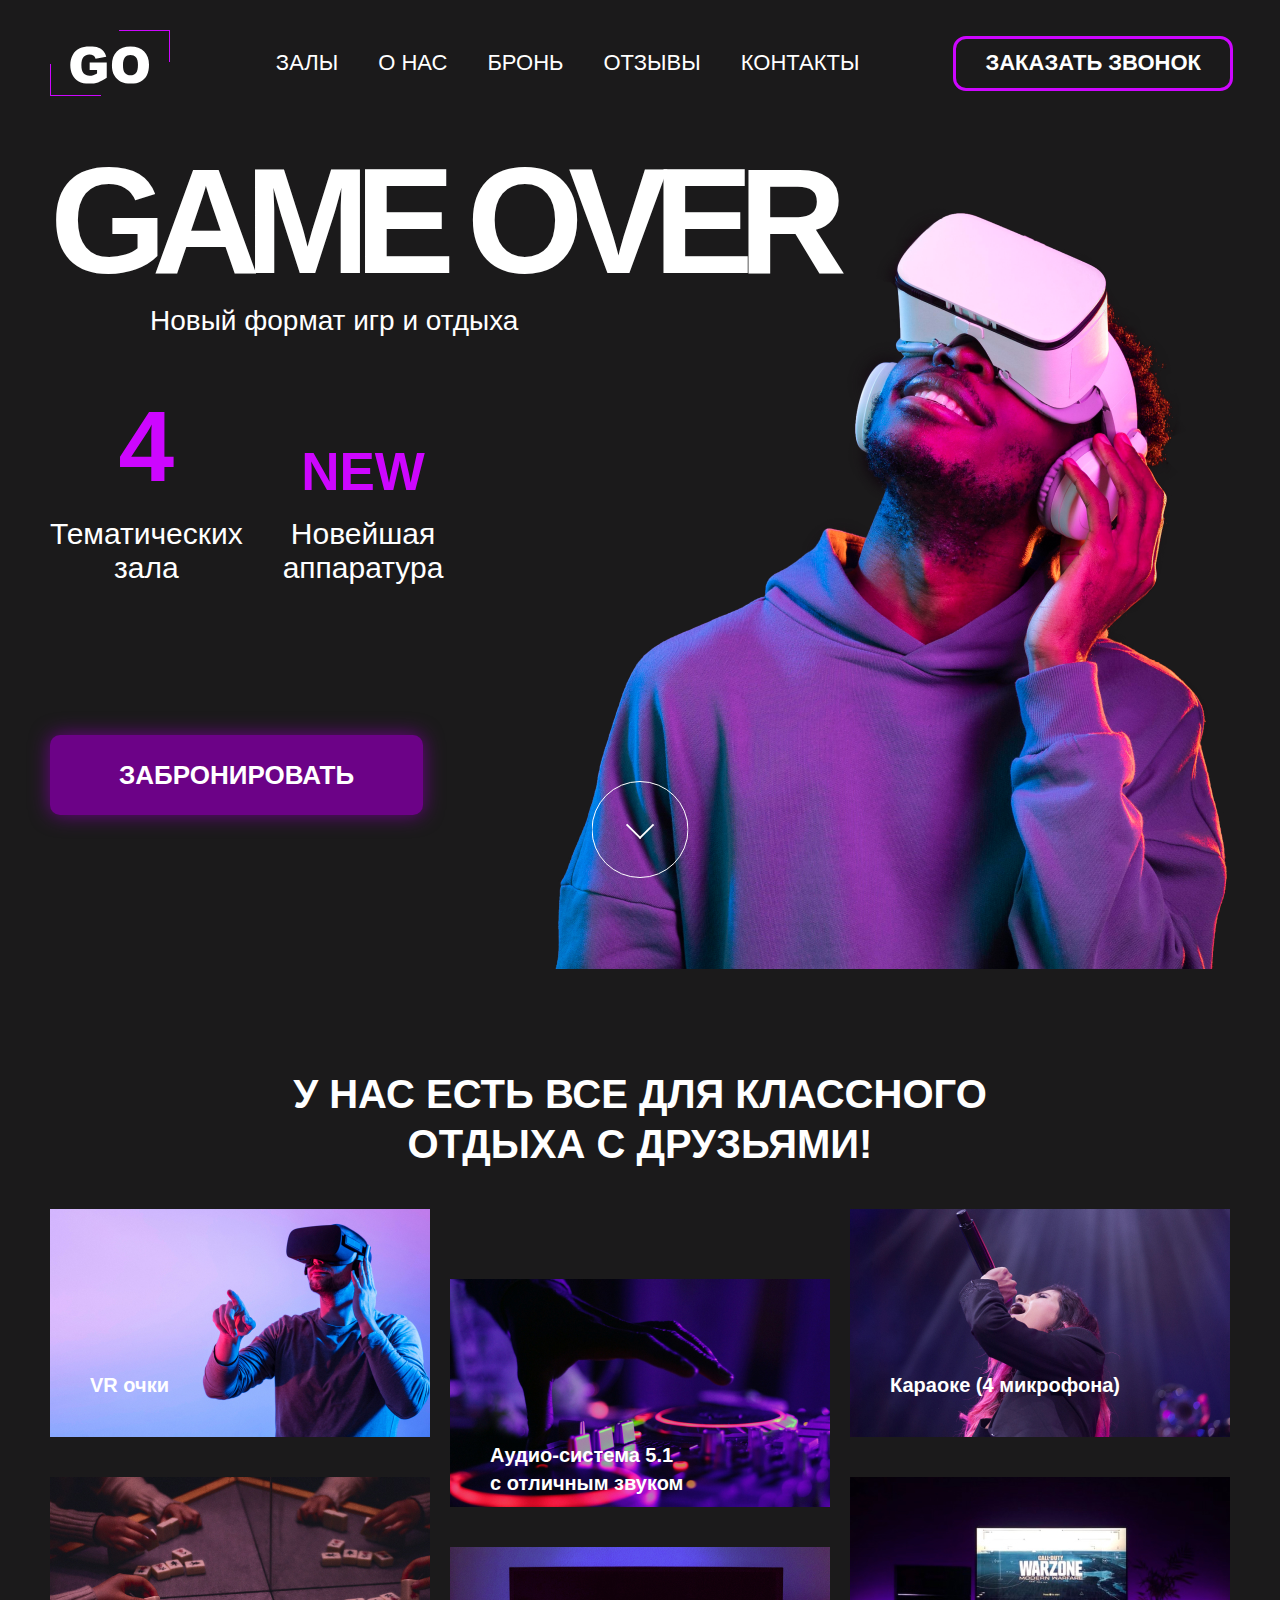
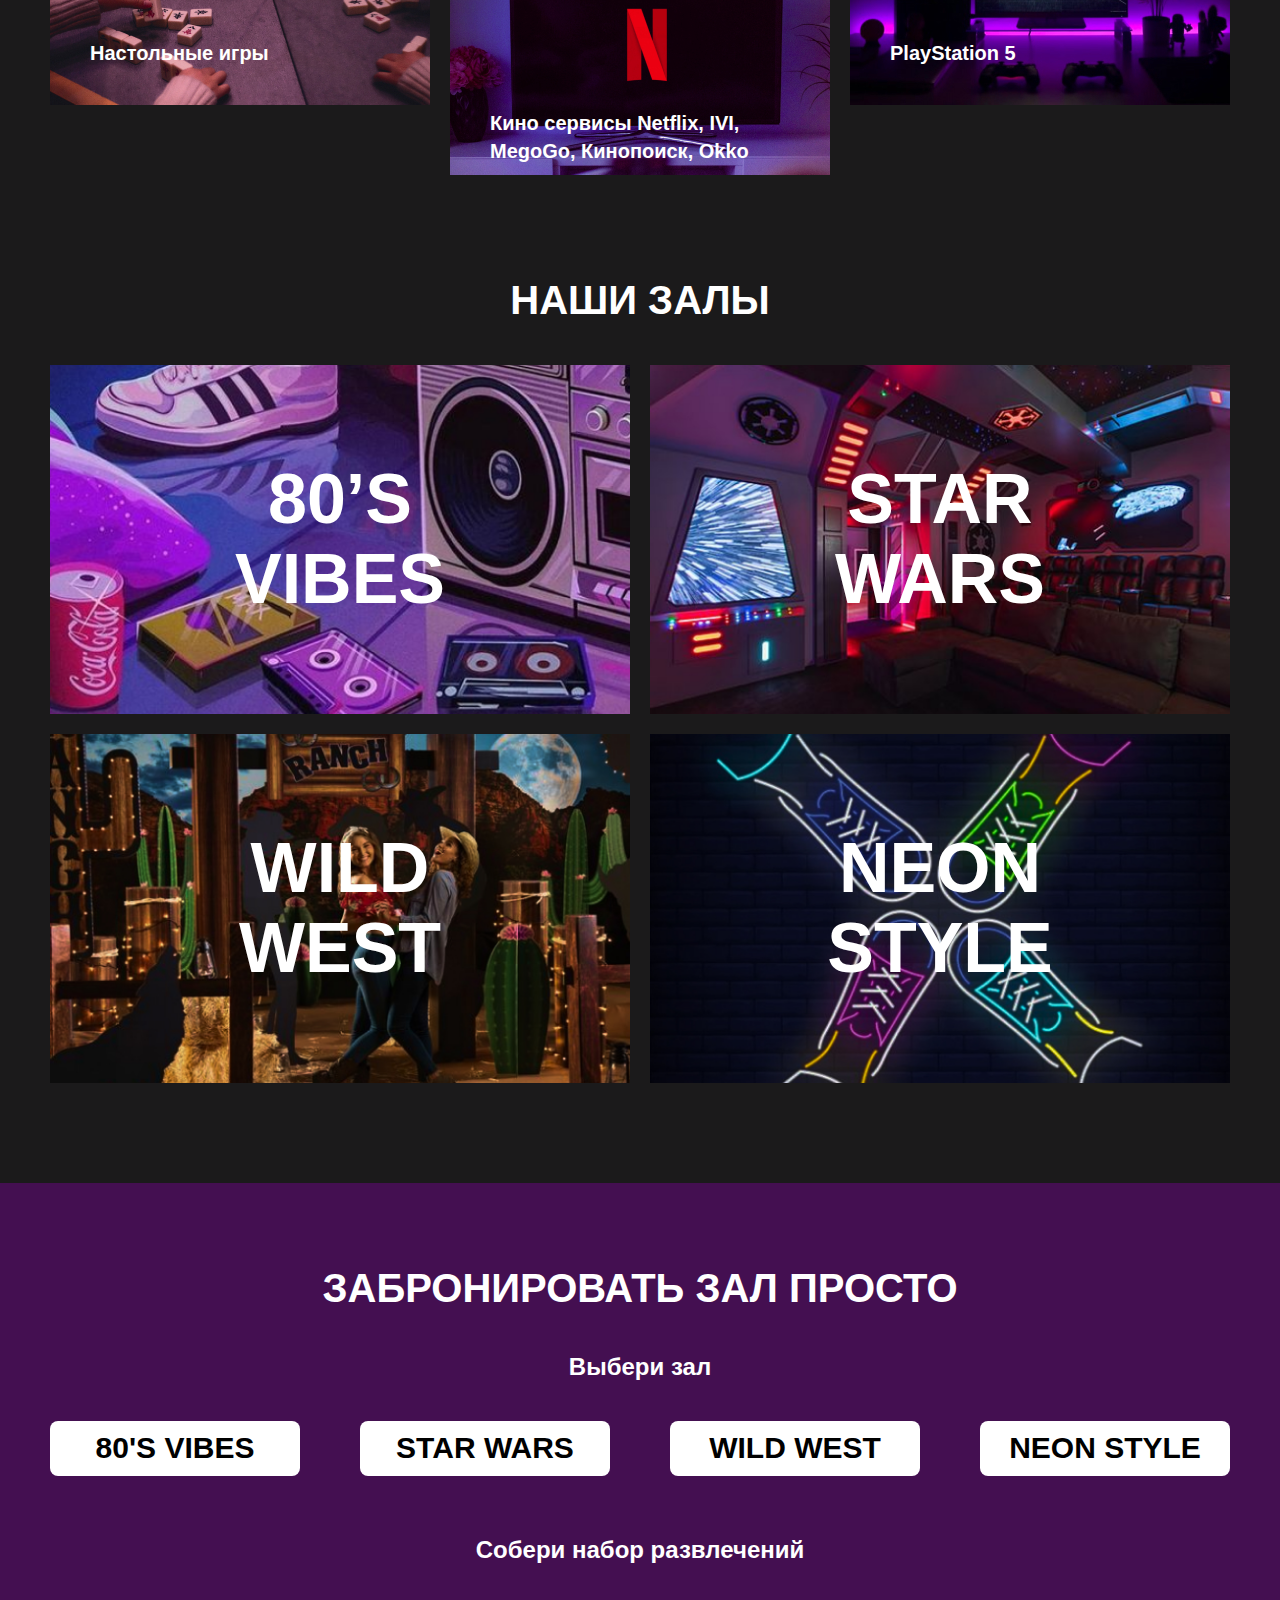
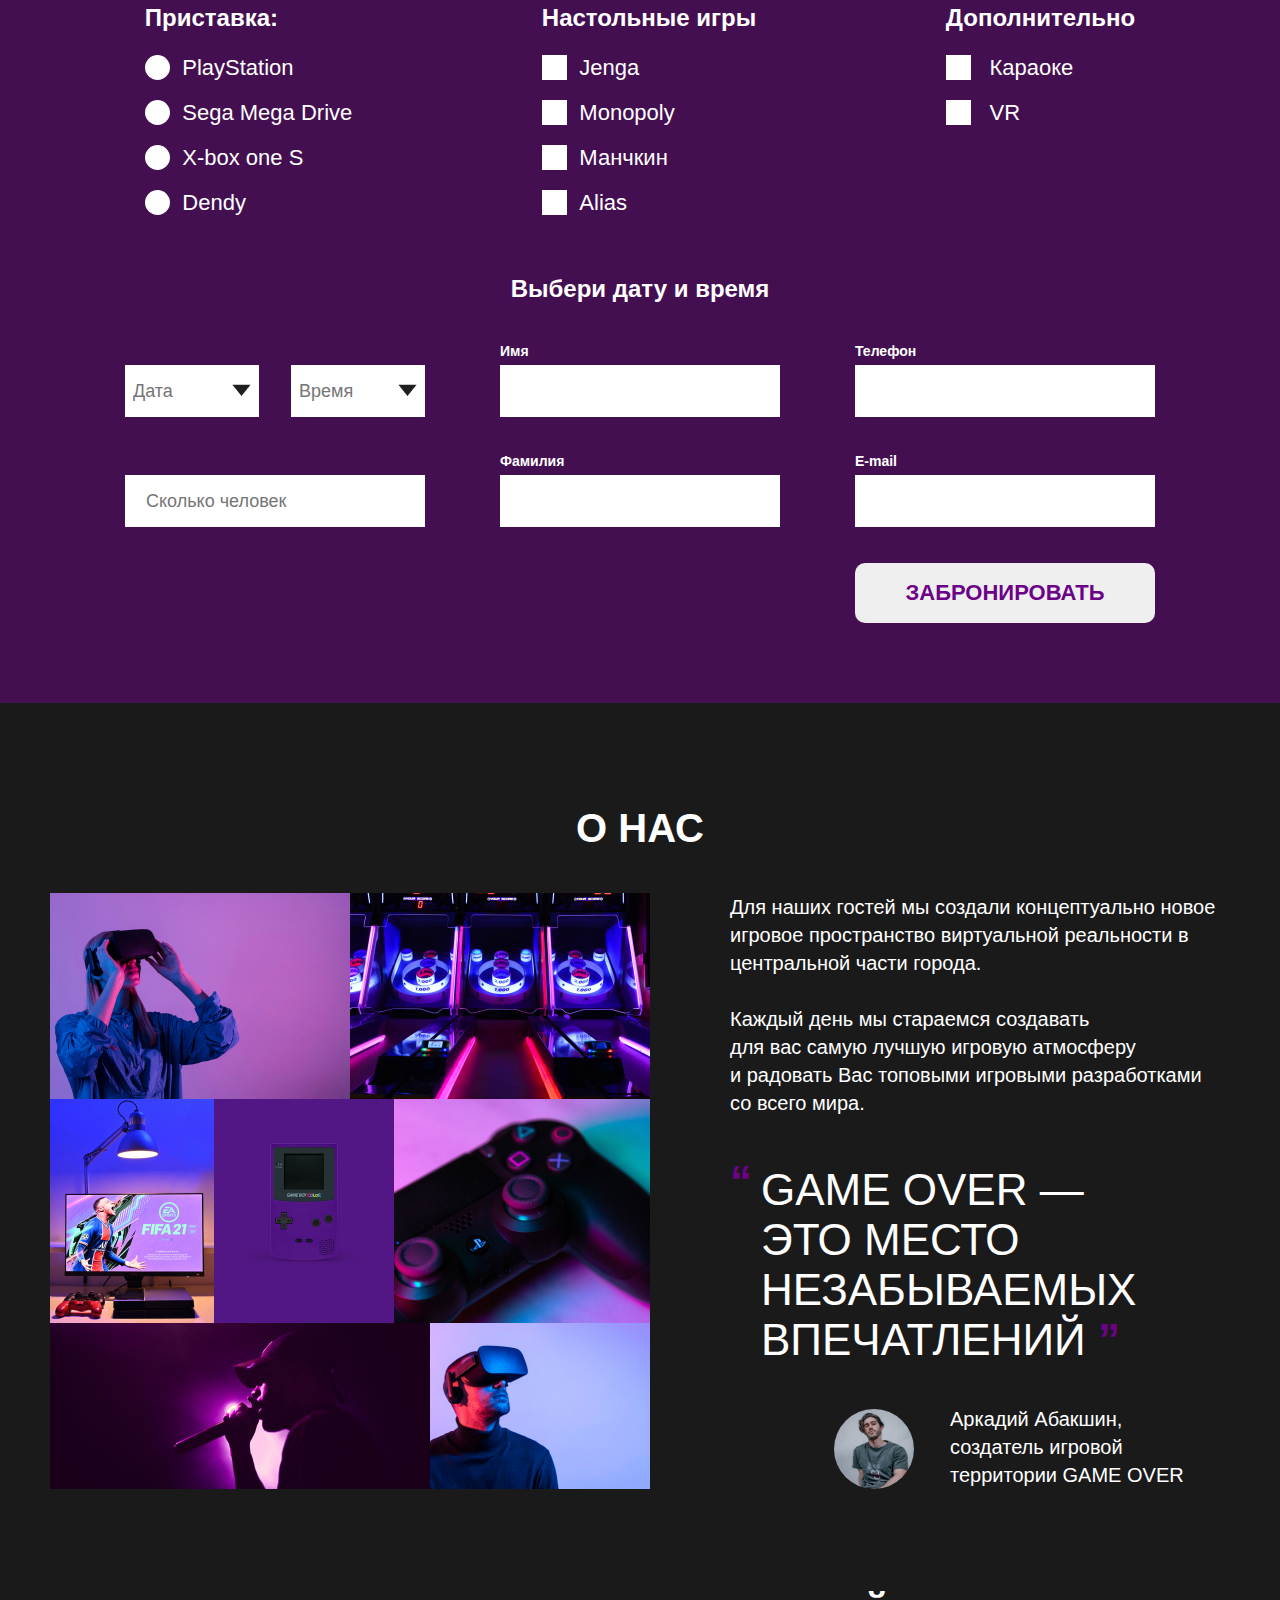
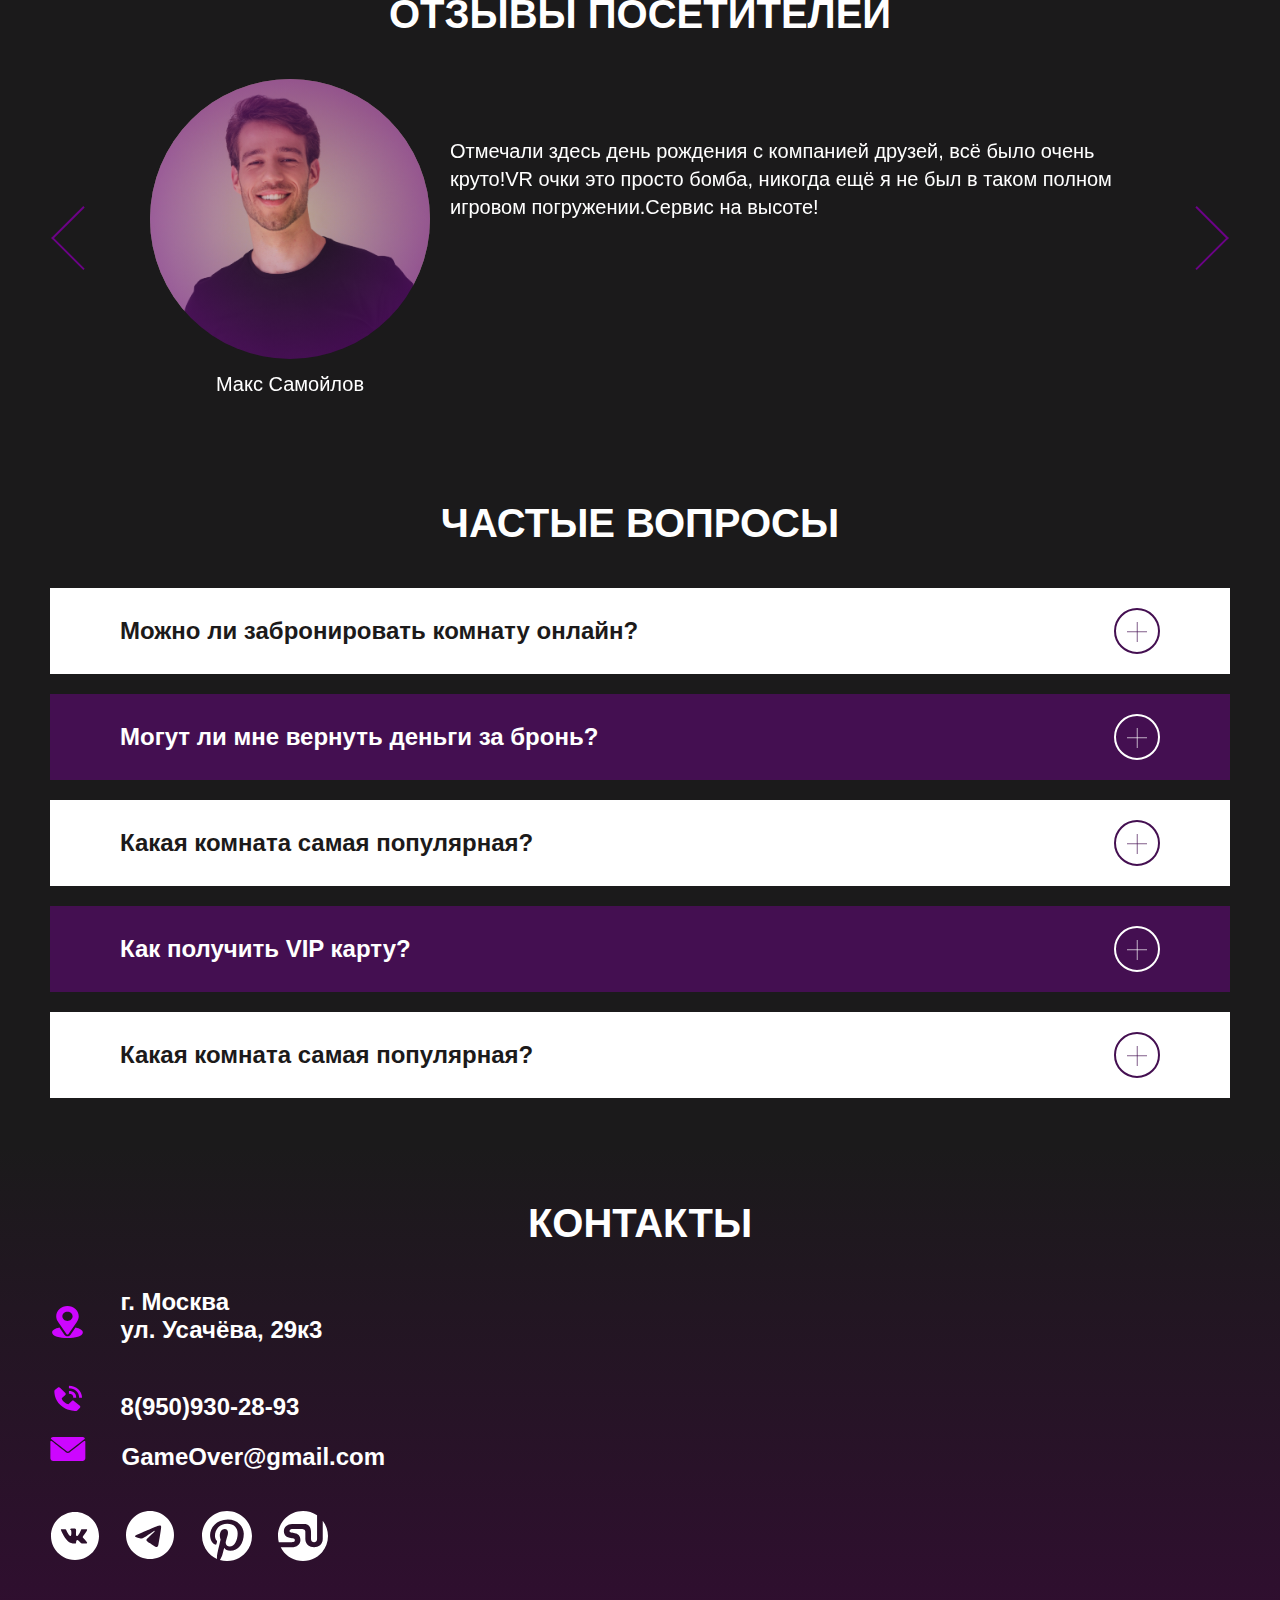
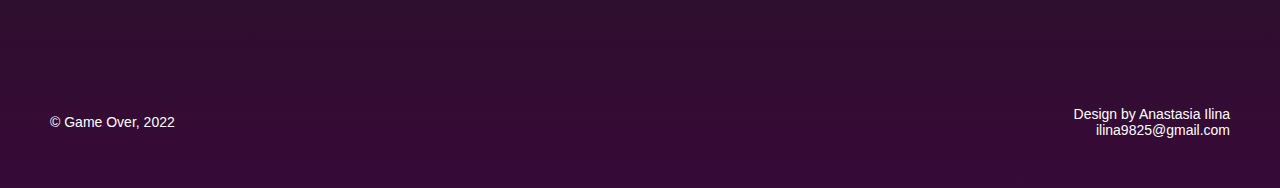
==== commit dc9bb09c: "fix style" ====
--- a/index.html
+++ b/index.html
@@ -17,22 +17,22 @@
     <link rel="stylesheet" href="airdatepicker/air-datepicker.css">
     <link rel="stylesheet" href="timepicker/jquery.timepicker.css">
     <link rel="stylesheet" href="timepicker/jquery.timepicker.min.css">
-    <link rel="stylesheet" href="https://cdn.jsdelivr.net/npm/swiper@9/swiper-bundle.min.css"/>
+    <link rel="stylesheet" href="https://cdn.jsdelivr.net/npm/swiper@9/swiper-bundle.min.css">
 
     <script src="https://cdn.jsdelivr.net/npm/swiper@9/swiper-bundle.min.js"></script>
 
-    <script src="https://api-maps.yandex.ru/2.1/?apikey=f4112ee9-ccf1-46a4-aaa2-b243dc478c03&lang=ru_RU" type="text/javascript"></script>
+    <script src="https://api-maps.yandex.ru/2.1/?apikey=f4112ee9-ccf1-46a4-aaa2-b243dc478c03&lang=ru_RU"></script>
     <script defer src="js/jquery-3.6.3.min.js"></script>
     <script defer src="js/jquery-ui.min.js"></script>
     <script defer src="airdatepicker/air-datepicker.js"></script>
     <script defer src="timepicker/jquery.timepicker.js"></script>
     <script defer src="timepicker/jquery.timepicker.min.js"></script>
     <script defer src="js/script.js"></script>
-</head>
+</head> 
 
 <body>
         <header class="header">
-            <div class="header__overlay"></div>
+            <!-- <div class="header__overlay"></div> -->
             <div class="container">
                 <div class="header__wrapper">
                     <div class="header__buttons">
@@ -57,7 +57,8 @@
                                 <li class="header__item"><a class="header__link" href="#contacts">Контакты</a></li> 
                             </ul>
                         </nav>
-                        <button class="header__button" type="button">Заказать звонок</button>
+
+                        <button class="header__button button" type="button">Заказать звонок</button>
                     </div>
                         
                     <!-- <button class="header__button" type="button">Заказать звонок</button> -->
@@ -113,7 +114,8 @@
                                 <p class="equipment__text">Настольные игры</p>
                         </li>
                         <li class="equipment__item equipment__item--netflix">
-                                <p class="equipment__text">Кино сервисы Netflix, IVI, MegoGo, Кинопоиск, Okko</p>
+                                <p class="equipment__text">Кино сервисы Netflix, IVI, 
+                                    MegoGo, Кинопоиск, Okko</p>
                         </li>
                         <li class="equipment__item equipment__item--sony">
                                 <p class="equipment__text">PlayStation 5</p>
@@ -140,10 +142,8 @@
         </section>
         <!-- Form 2 -->
         <section id="booking" class="booking">
-            
-                <div class="">
                     <div class="container">
-                        <h2 class="section__title booking__title">Забронировать зал просто</h2>
+                        <h2 class="booking__title">Забронировать зал просто</h2>
                             <form class="form" action="https://jsonplaceholder.typicode.com/posts" method="post">
                                 <fieldset class="booking__row ">
                                     <legend class="booking__legend">Выбери зал</legend>
@@ -208,14 +208,14 @@
                                         <div class="data">
                                                     <div class="booking__column booking__column--first">
                                                     <div class="booking__select">
-                                                        <label class="booking__date"> 
+                                                        <div class="booking__date"> 
                                                             <input class="booking__input" placeholder="Дата" name="date" id="airdatepicker" required>
                                                             <button class="booking__arrow"></button>
-                                                        </label>
-                                                        <label class="booking__date">
+                                                        </div>
+                                                        <div class="booking__date">
                                                             <input class="booking__input" placeholder="Время" type="text" name="time" id="timepicker" required>
                                                             <button class="booking__arrow"></button>
-                                                        </label>
+                                                        </div>
                                                     </div>
                                                     <label class="booking__number">
                                                         <input class="input" type="number" name="people" placeholder="Сколько человек" required>
@@ -244,7 +244,6 @@
                                 
                             </form>
                         </div> 
-                </div>
         </section>
         <section id="about" class="section about">
             <div class="container">
@@ -339,15 +338,13 @@
                                 </svg>    
                     </button>
                 </div>
-                
-
             </div>
 
         </section>
         <section id="question" class="section question">
             <div class="container">
                 <h2 class="section__title question__title">Частые вопросы</h2>
-                <ul class="acc__list">
+                <ul class="acc">
 
                     <li class="question__item acc__item">
                         <h3 class="acc__button">
@@ -358,7 +355,7 @@
                         <p class="acc__text">Да, забронировать комнату вы можете онлайн, заполнив форму на нашем сайте. Также вы можете забронировать комнату позвонив по телефону 8 (999) 958 - 48 - 38</p>
                     </li>
 
-                    <li class="question__item acc__item--even">
+                    <li class="question__item acc__item acc__item--even">
                         <h3 class="acc__button">
                             <span class="acc__title">
                                 Могут ли мне вернуть деньги за бронь?
@@ -376,7 +373,7 @@
                         <p class="acc__text">Да, забронировать комнату вы можете онлайн, заполнив форму на нашем сайте. Также вы можете забронировать комнату позвонив по телефону 8 (999) 958 - 48 - 38</p>        
                     </li>
 
-                    <li class="question__item acc__item--even">
+                    <li class="question__item acc__item acc__item--even">
                         <h3 class="acc__button">
                             <span class="acc__title">
                                 Как получить VIP карту?
@@ -407,7 +404,7 @@
                             <div class="address__location">
                                 <img class="address__image icon" src="image/contacts/location.svg" alt="адресс иконка">
                                 <p class="address__text">г. Москва
-                                    ул. Усачёва, 29 к3</p>
+                                    ул.&nbsp;Усачёва,&nbsp;29к3</p>
                             </div>
                             <div class="address__mobile">
                                 <img class="address__image" src="image/contacts/phone.svg" alt="телефон иконка">
@@ -455,7 +452,7 @@
                     <p>© <a class="footer__link" href="#">Game Over</a>, 2022</p>
                     <div class="footer__list">
                         <p>Design by Anastasia Ilina</p>
-                        <a class="footer__mail" href="mailto:ilina9825@gmail.com">ilina9825@gmail.com</a></li>
+                        <a class="footer__mail" href="mailto:ilina9825@gmail.com">ilina9825@gmail.com</a>
                     </div>
                 </div>
             </div>
@@ -488,17 +485,38 @@
             </form>
         </div>  -->
     <!-- </div> -->
+    <div class="menu">
+        <div class="menu__overlay"></div>
+                    <div class="container">
+                        <div class="menu__nav">
+                            <nav class="menu__box">
+                                <ul class="menu__list">
+                                    <li class="menu__item"><a class="menu__link" href="#rooms">Залы</a></li>
+                                    <li class="menu__item"><a class="menu__link" href="#about">О нас</a></li>
+                                    <li class="menu__item"><a class="menu__link" href="#booking">Бронь</a></li>
+                                    <li class="menu__item"><a class="menu__link" href="#reviews">Отзывы</a></li>
+                                    <li class="menu__item"><a class="menu__link" href="#contacts">Контакты</a></li> 
+                                </ul>
+                            </nav>
+                            <button class="button menu__button" type="button">Заказать звонок</button>
+                        </div>   
+                    </div>
+    </div>
+                    
+                        
+
     <div class="modal">
+
         <div class="modal__main">
             <h3 class="modal__title">Заказать звонок</h3>
             <form class="modal__form">
-                <label class="booking__name"><span class="label">Имя</span> 
+                <label class="modal__name"><span class="label">Имя</span> 
                     <input class="input modal__input" type="text" name="name" required>
                 </label>
-                <label class="booking__phone"><span class="label">Телефон</span>
+                <label class="modal__phone"><span class="label">Телефон</span>
                     <input class="input modal__input" type="tel" name="tel" required>
                 </label>
-                <button class="booking__button" type="submit">Забронировать</button>
+                <button class="modal__button button" type="submit">Позвонить мне</button>
             </form>
             <button class="modal__close"><img src="image/close.svg" alt=""></button>
         </div>
--- a/css/index.css
+++ b/css/index.css
@@ -11,4 +11,5 @@
 @import "header.css";
 @import "equipment.css";
 @import "halls_style.css";
-@import "modal.css";+@import "modal.css";
+@import "menu.css";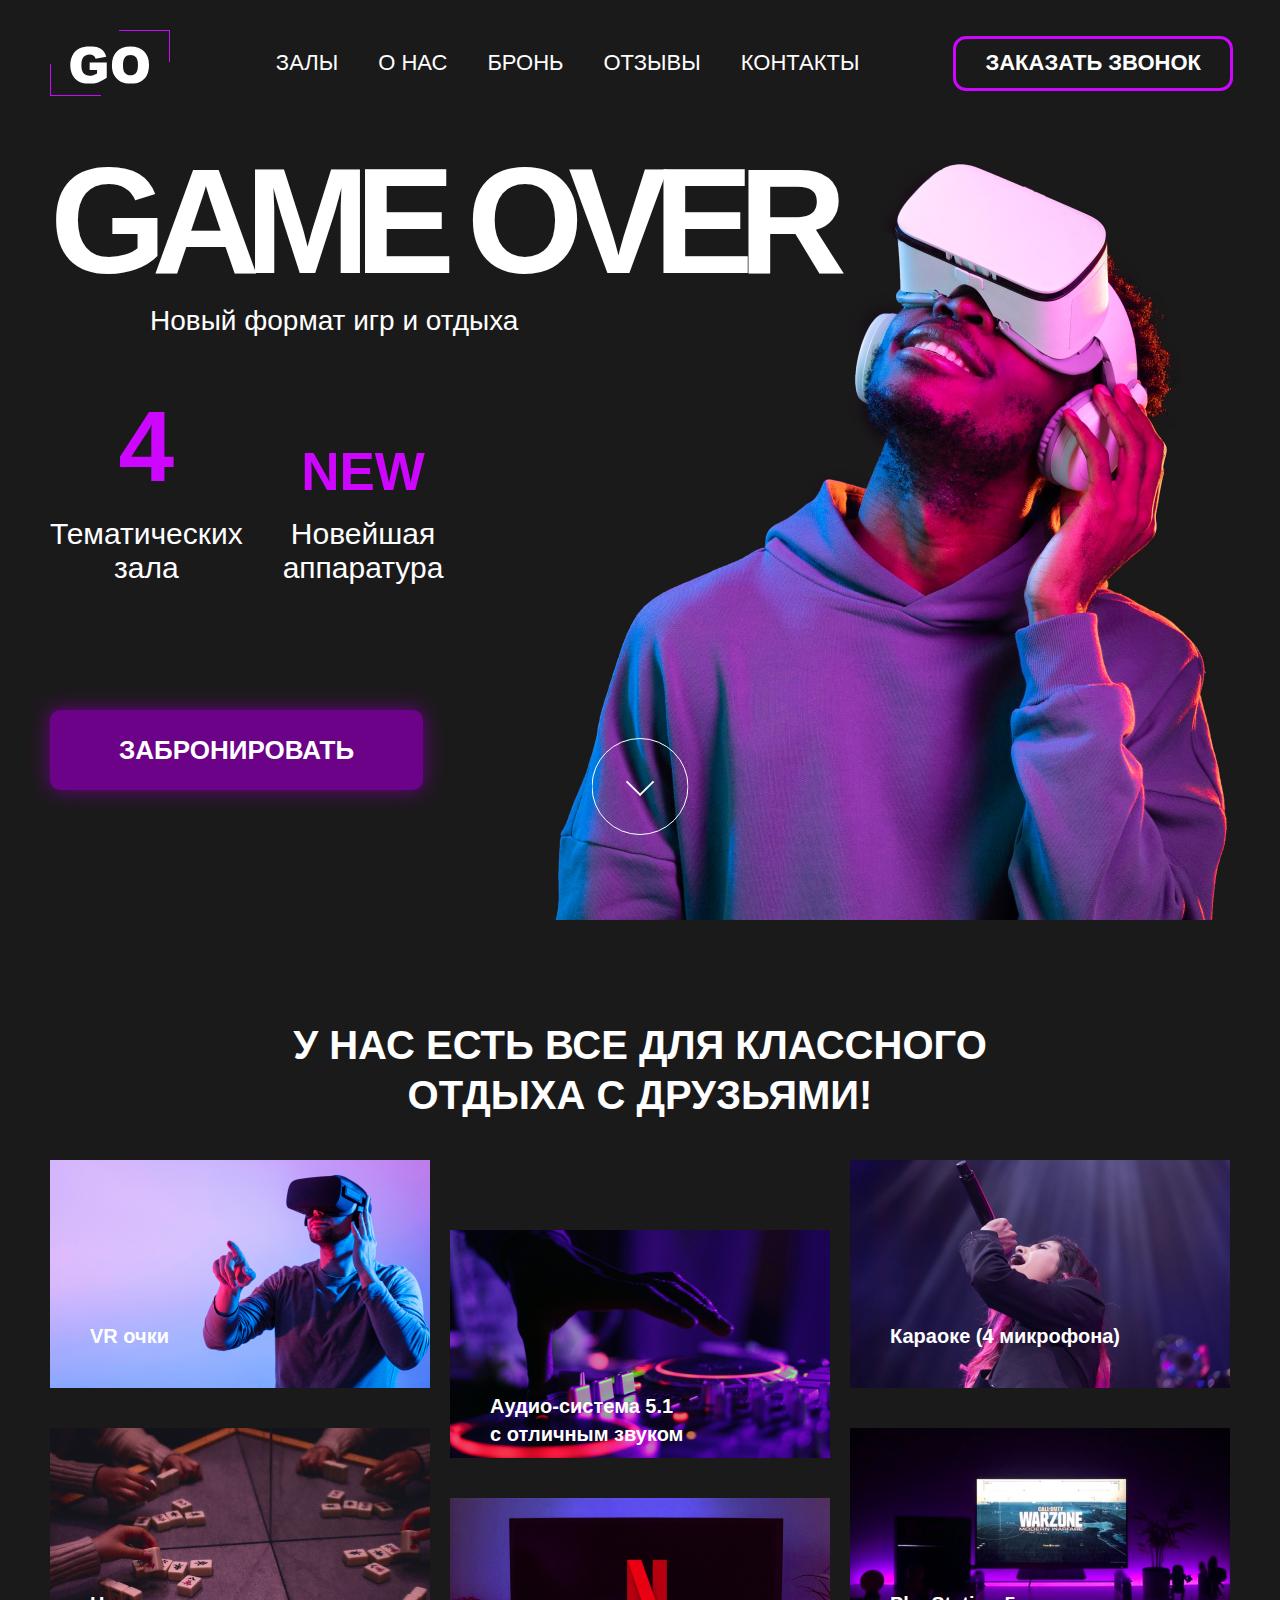
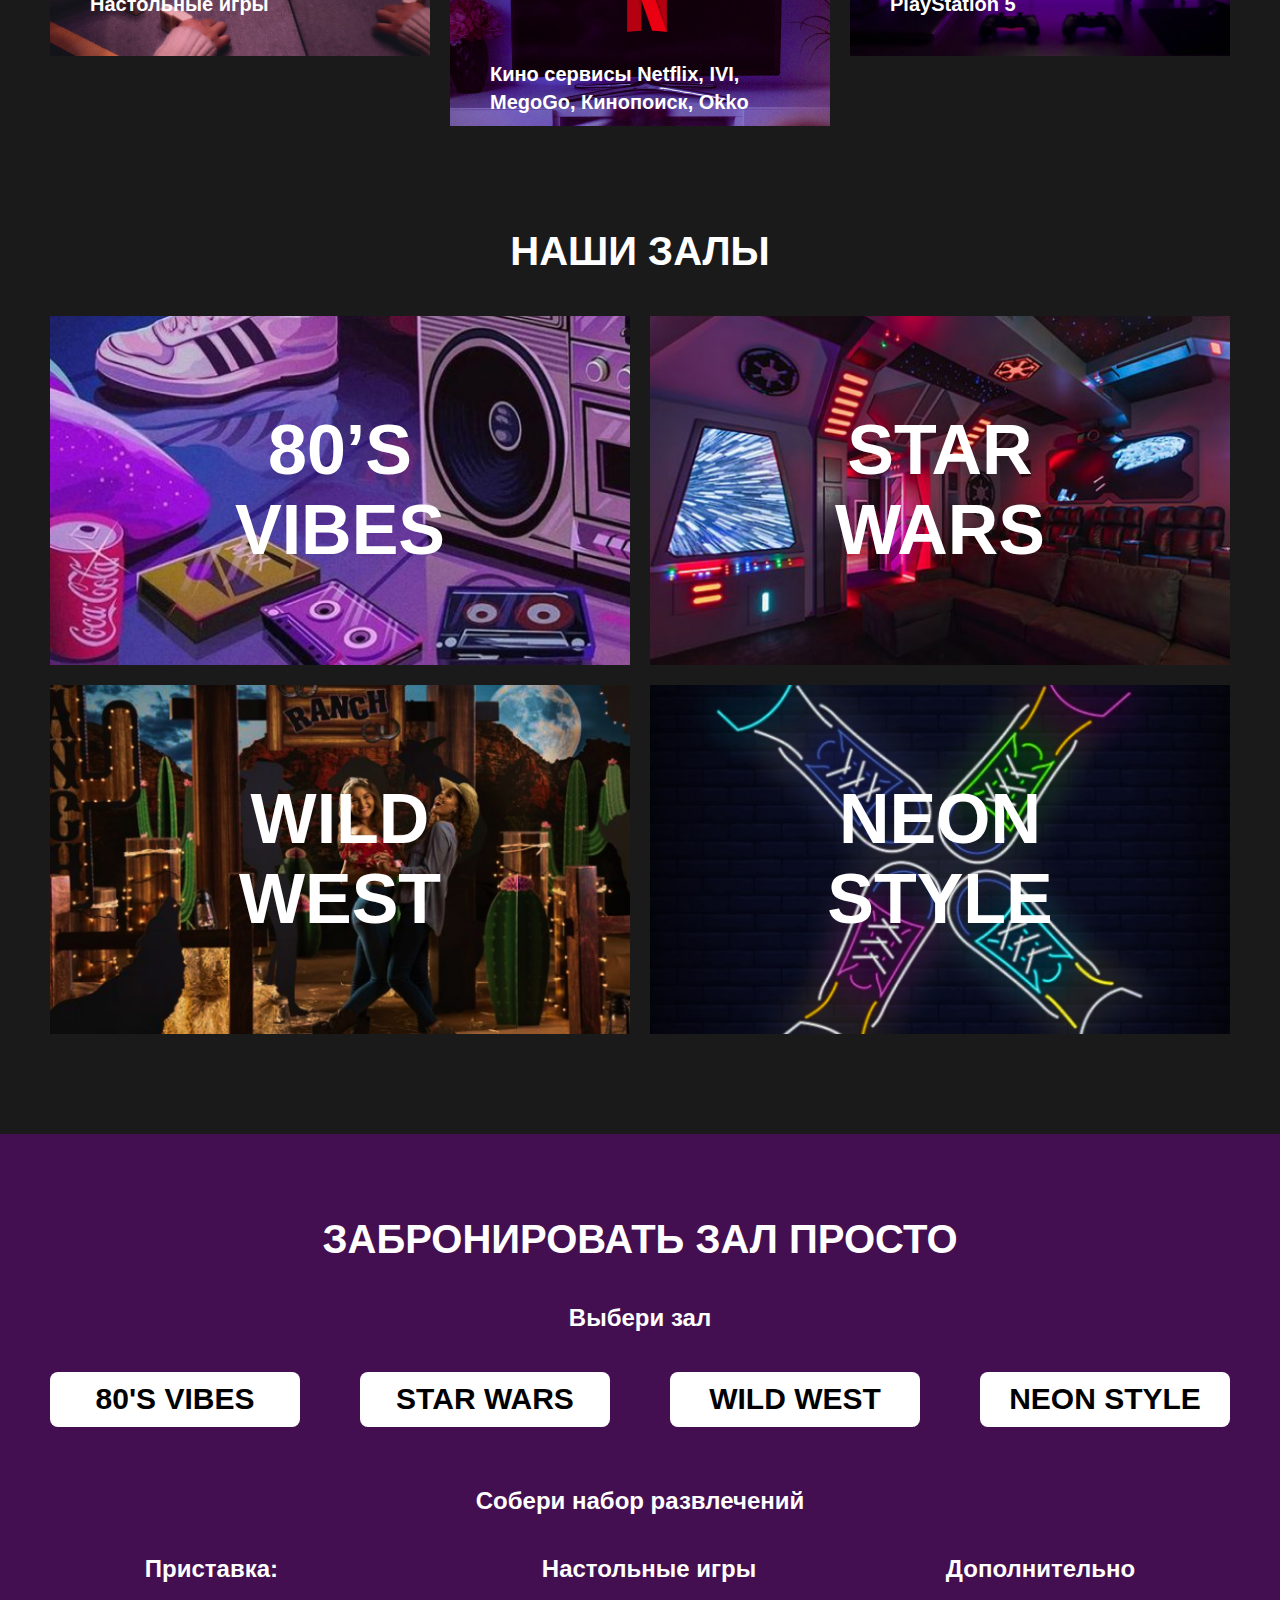
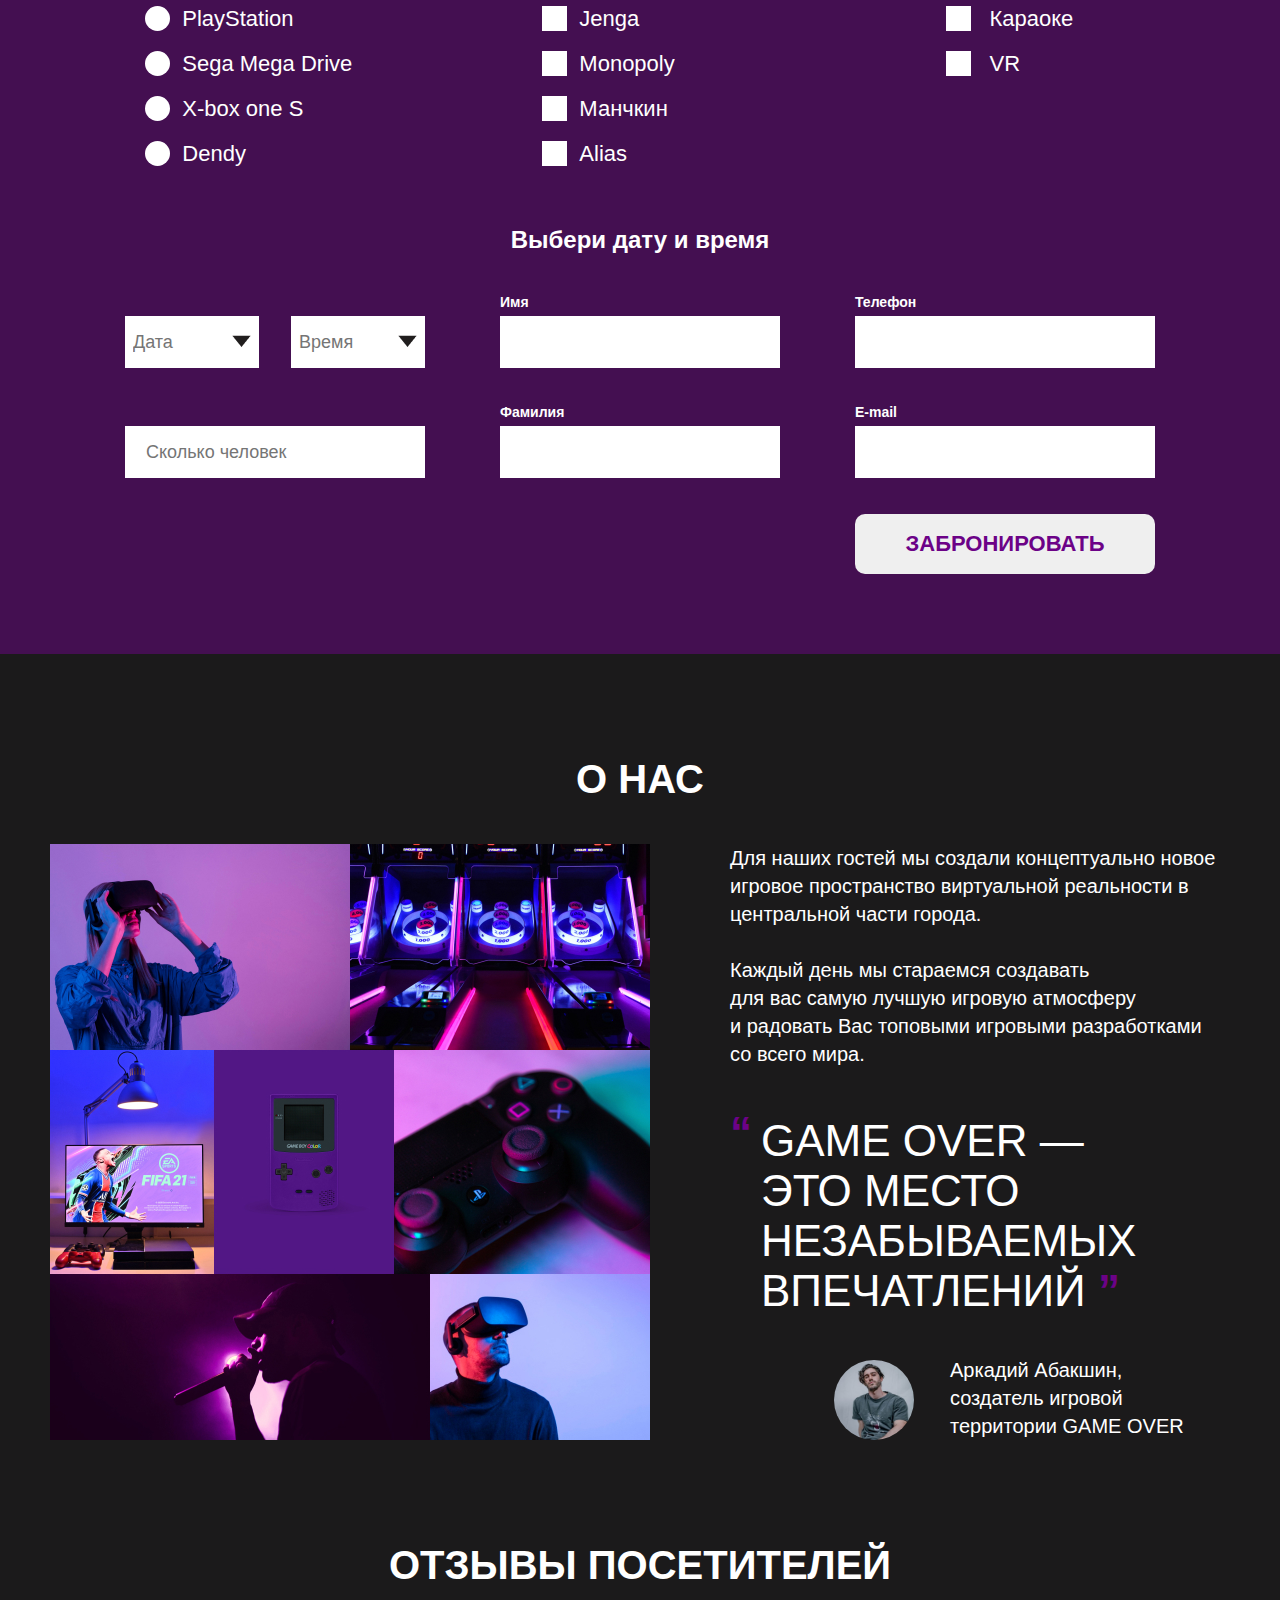
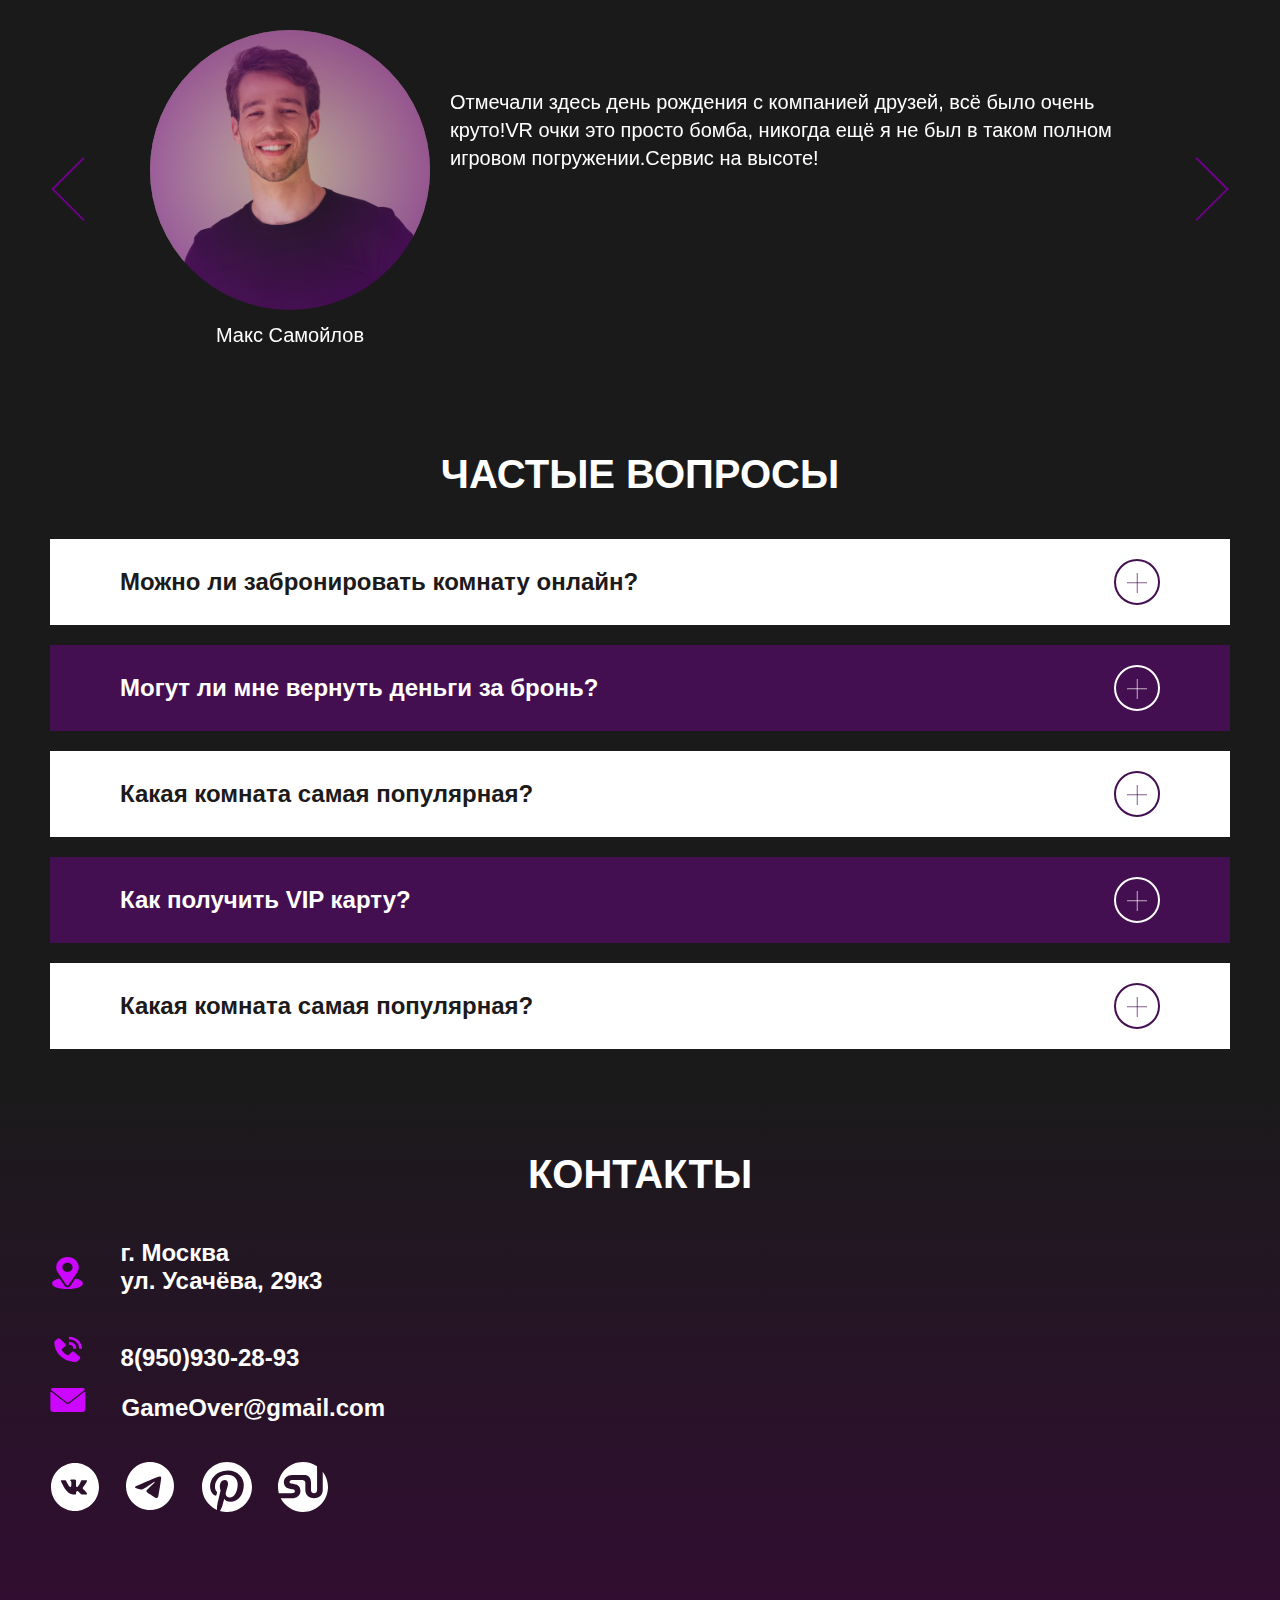
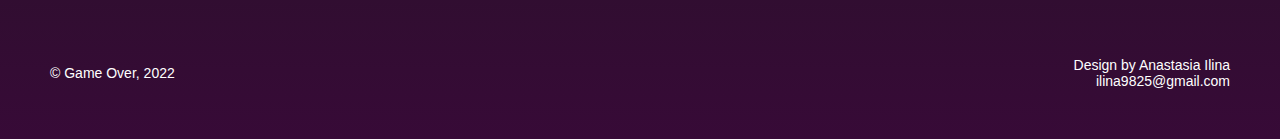
==== commit 49ba242d: "remove type" ====
--- a/index.html
+++ b/index.html
@@ -86,7 +86,7 @@
                                     аппаратура</p>
                             </div>
                         </div>
-                        <a href="#booking" class="banner__button" type="button">Забронировать</a>
+                        <a href="#booking" class="banner__button">Забронировать</a>
                     </div>
                     
                     <a class="banner__arrow" href="#equipment"></a>
@@ -210,11 +210,11 @@
                                                     <div class="booking__select">
                                                         <div class="booking__date"> 
                                                             <input class="booking__input" placeholder="Дата" name="date" id="airdatepicker" required>
-                                                            <button class="booking__arrow"></button>
+                                                            <button class="booking__arrow" type="button"></button>
                                                         </div>
                                                         <div class="booking__date">
                                                             <input class="booking__input" placeholder="Время" type="text" name="time" id="timepicker" required>
-                                                            <button class="booking__arrow"></button>
+                                                            <button class="booking__arrow" type="button"></button>
                                                         </div>
                                                     </div>
                                                     <label class="booking__number">
@@ -503,7 +503,7 @@
                     </div>
     </div>
                     
-                        
+
 
     <div class="modal">
 
